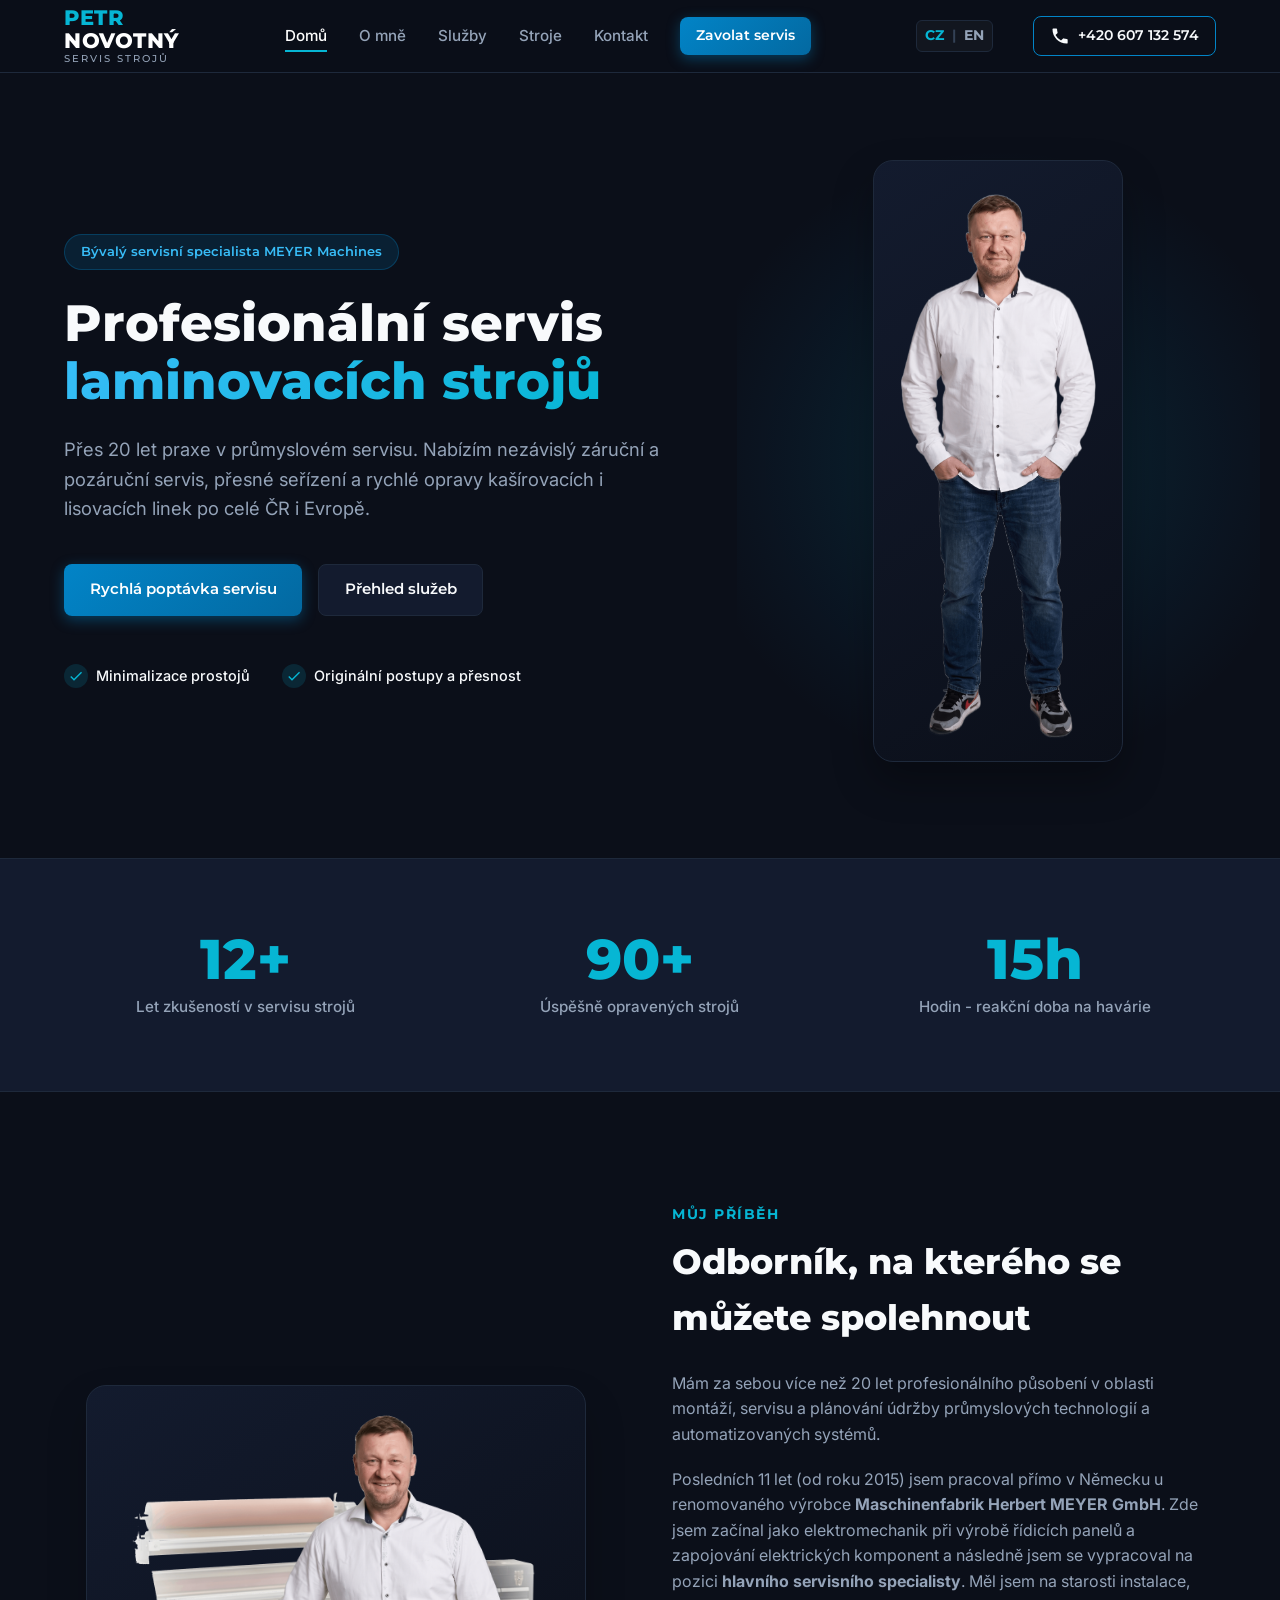
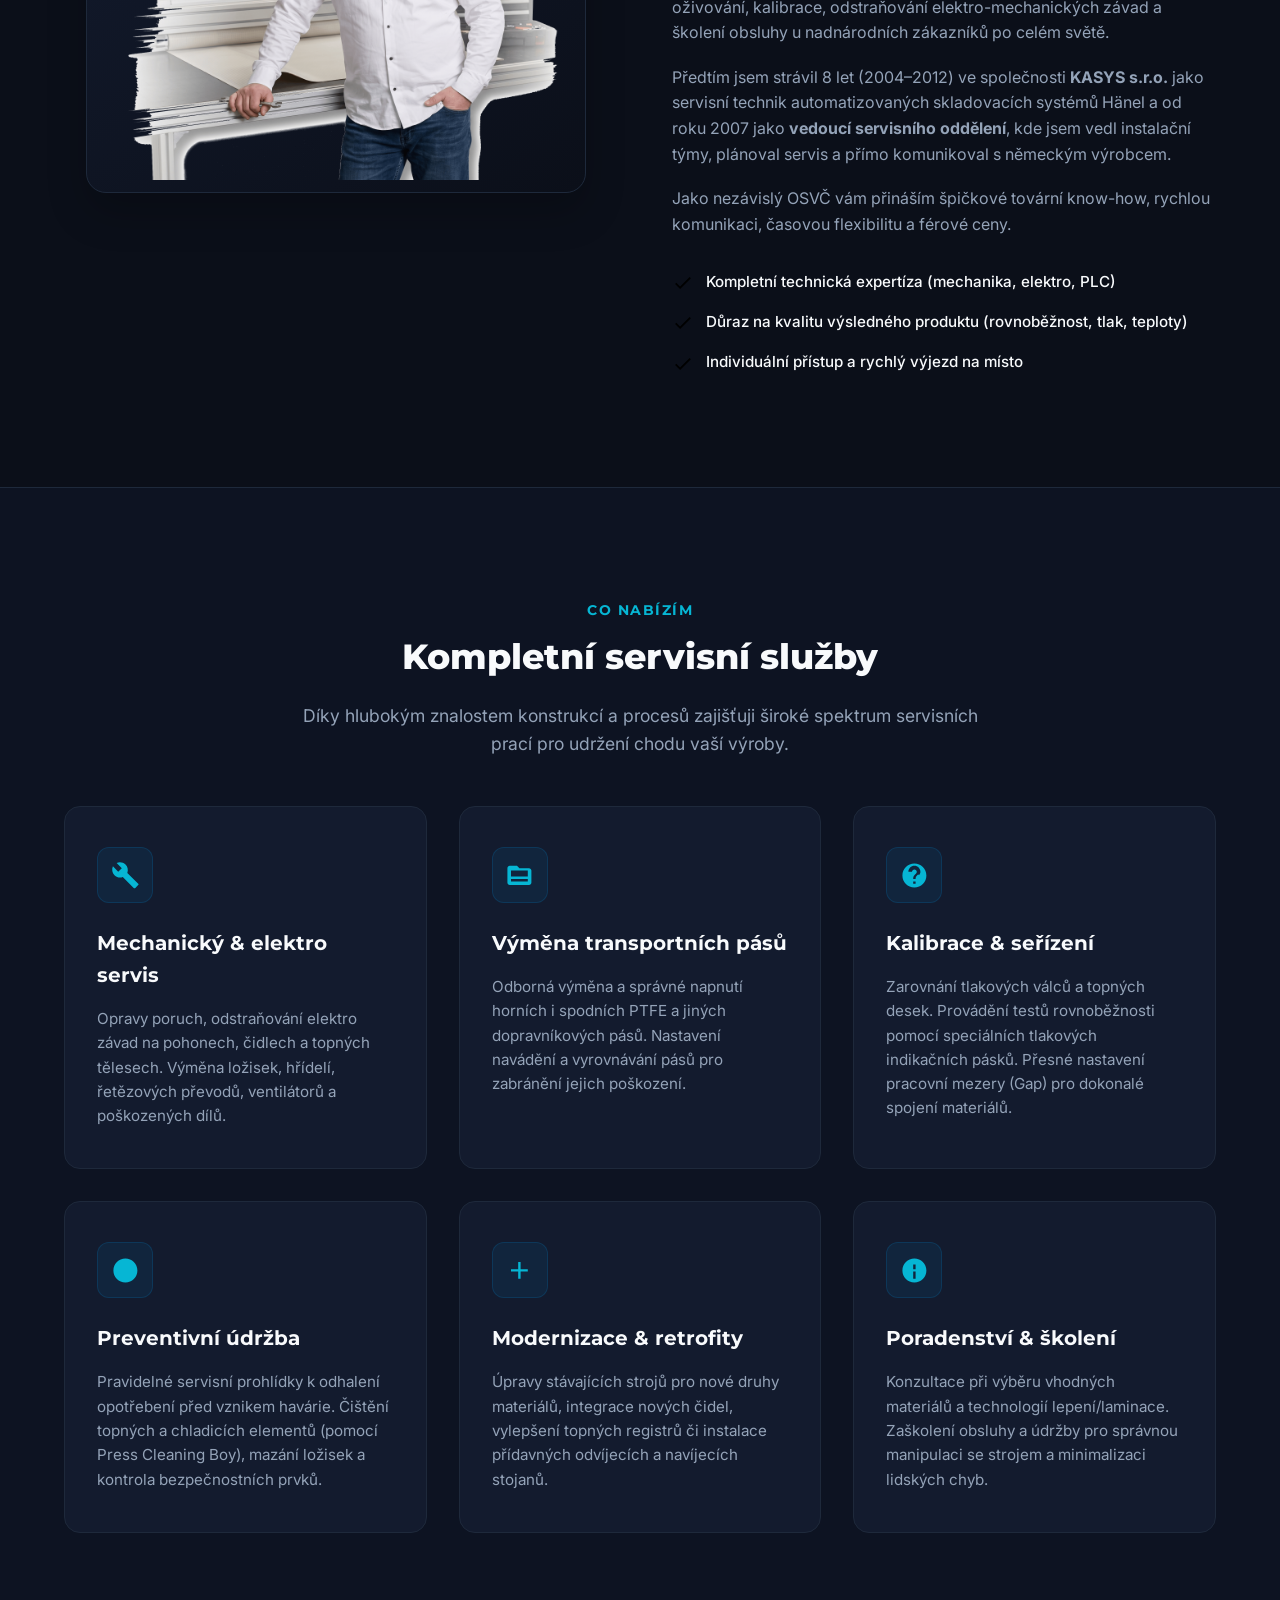
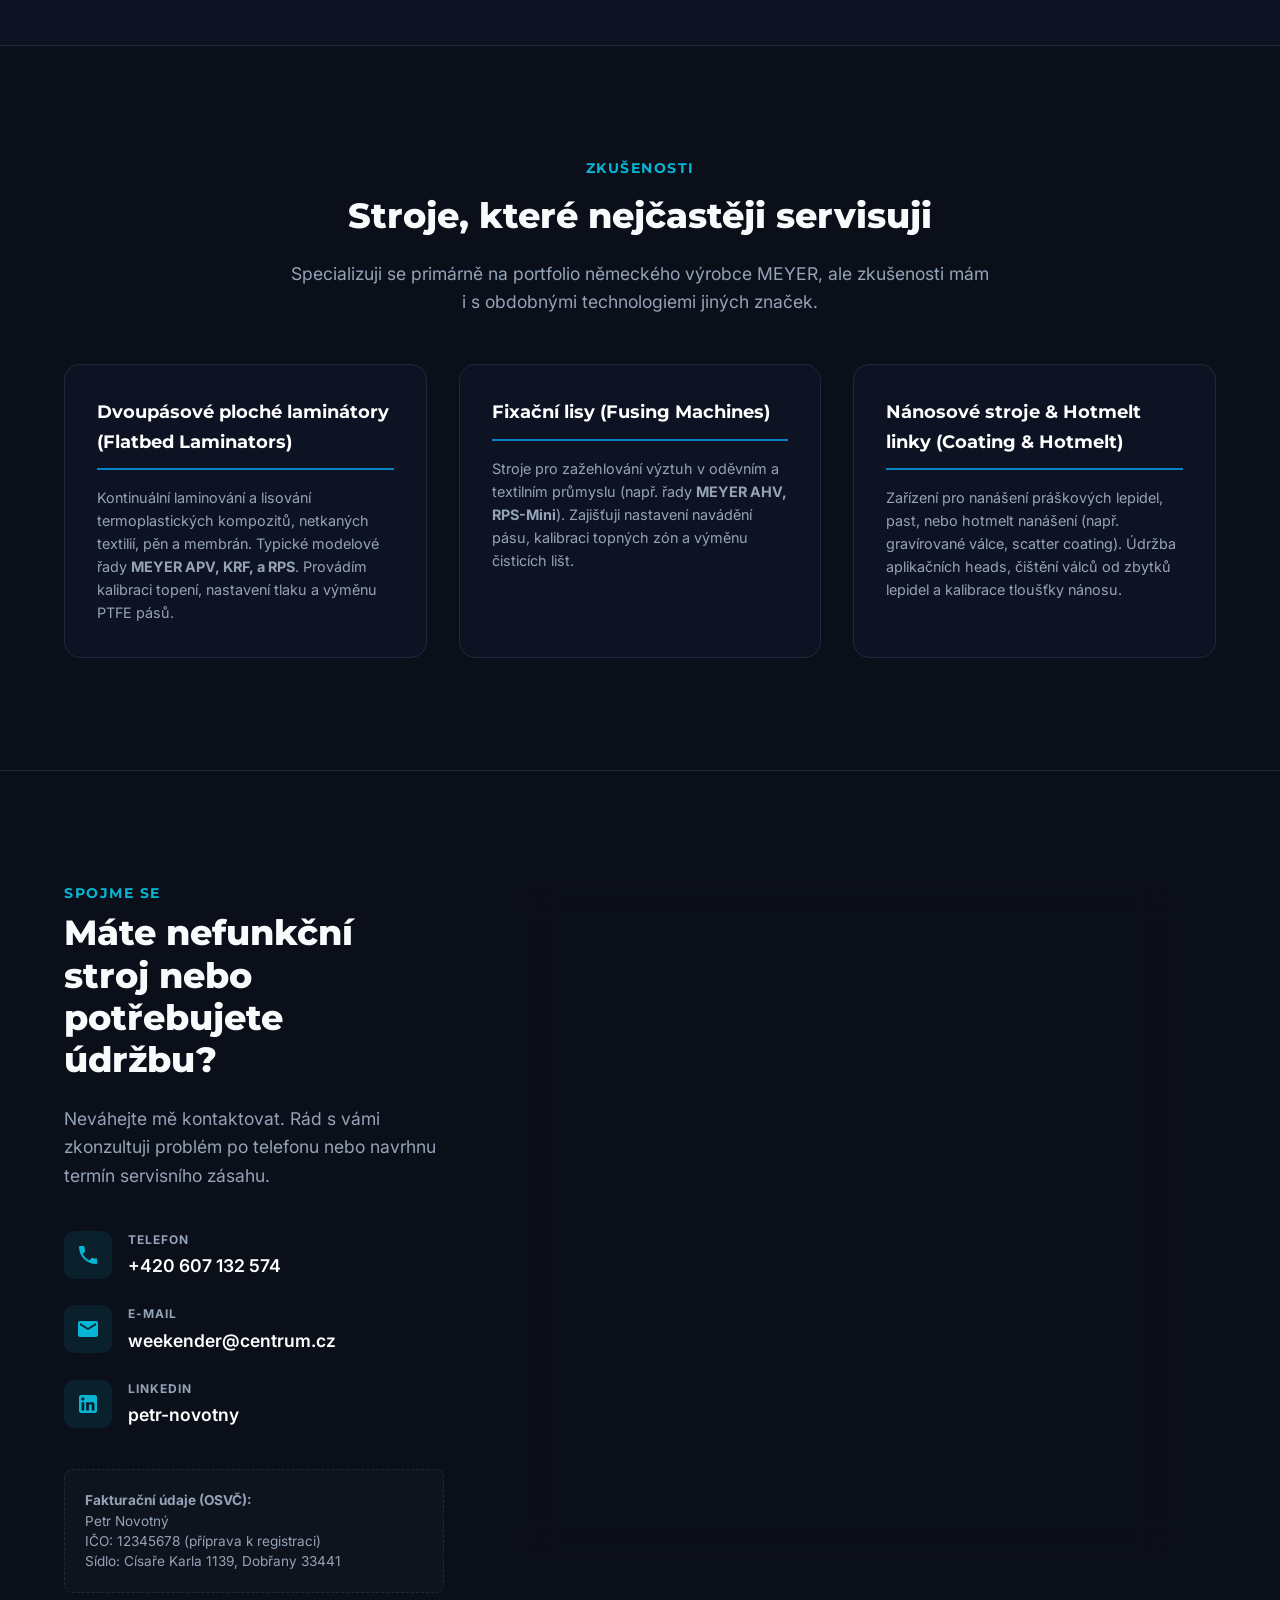
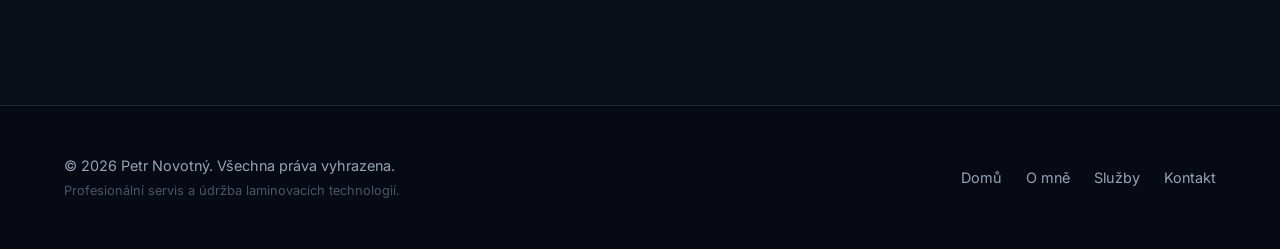
==== index.html @ 923f22db "Update web content via visual inline editor (index.html)" ====
<!DOCTYPE html>
<html lang="cs"><head>
    <meta charset="UTF-8">
    <meta name="viewport" content="width=device-width, initial-scale=1.0">
    
    <!-- SEO Meta Tags -->
    <title>Petr Novotný | Servis a seřízení laminovacích a kašírovacích strojů</title>
    <meta name="description" content="Profesionální servis, seřízení a údržba laminovacích, kašírovacích a chladicích strojů (MEYER). 11 let praxe u výrobce, 20+ let celkem v servisu. Rychlý zásah po celé ČR a Evropě.">
    <meta name="keywords" content="servis strojů, laminovací stroje, kašírovací stroje, MEYER Machines, KASYS, automatické sklady, výměna PTFE pásů, seřízení válců, opravy strojů, OSVČ servis, průmyslový servis">
    <meta name="author" content="Petr Novotný">
    <link rel="canonical" href="https://petrnovotny.stelab.cz/">
    
    <!-- Hreflang Tags for SEO -->
    <link rel="alternate" hreflang="cs" href="https://petrnovotny.stelab.cz/">
    <link rel="alternate" hreflang="en" href="https://petrnovotny.stelab.cz/index_en.html">
    <link rel="alternate" hreflang="x-default" href="https://petrnovotny.stelab.cz/">

    <!-- Open Graph / Facebook / LinkedIn -->
    <meta property="og:type" content="website">
    <meta property="og:url" content="https://petrnovotny.stelab.cz/">
    <meta property="og:title" content="Petr Novotný | Servis laminovacích a kašírovacích strojů">
    <meta property="og:description" content="Bývalý servisní specialista u MEYER Machines a KASYS. Nabízím nezávislý servis, seřizování a opravy laminovacích linky pro celou ČR a Evropu.">
    <meta property="og:image" content="https://petrnovotny.stelab.cz/images/IMG_0157.png">
    
    <!-- Twitter -->
    <meta property="twitter:card" content="summary_large_image">
    <meta property="twitter:url" content="https://petrnovotny.stelab.cz/">
    <meta property="twitter:title" content="Petr Novotný | Servis laminovacích a kašírovacích strojů">
    <meta property="twitter:description" content="Profesionální servis laminovacích a kašírovacích linek. 20+ let celkové praxe v průmyslovém servisu. Rychlé opravy a minimalizace prostojů.">
    <meta property="twitter:image" content="https://petrnovotny.stelab.cz/images/IMG_0157.png">

    <!-- Fonts -->
    <link rel="preconnect" href="https://fonts.googleapis.com">
    <link rel="preconnect" href="https://fonts.gstatic.com" crossorigin="">
    <link href="https://fonts.googleapis.com/css2?family=Inter:wght@300;400;500;600;700;800&amp;family=Montserrat:wght@400;500;600;700;800&amp;display=swap" rel="stylesheet">
    
    <!-- Custom CSS -->
    <link rel="stylesheet" href="style.css">

    <!-- Structured Data (JSON-LD) for Local Business/Service -->
    <script type="application/ld+json">
    {
      "@context": "https://schema.org",
      "@type": "ProfessionalService",
      "name": "Petr Novotný – Servis laminovacích a kašírovacích strojů",
      "image": "https://petrnovotny.stelab.cz/images/IMG_0157.png",
      "@id": "https://petrnovotny.stelab.cz/#service",
      "url": "https://petrnovotny.stelab.cz",
      "telephone": "+420 607 132 574",
      "email": "weekender@centrum.cz",
      "address": {
        "@type": "PostalAddress",
        "streetAddress": "Kopečná 12",
        "addressLocality": "Brno",
        "postalCode": "602 00",
        "addressCountry": "CZ"
      },
      "geo": {
        "@type": "GeoCoordinates",
        "latitude": 49.1915,
        "longitude": 16.6046
      },
      "openingHoursSpecification": {
        "@type": "OpeningHoursSpecification",
        "dayOfWeek": [
          "Monday",
          "Tuesday",
          "Wednesday",
          "Thursday",
          "Friday"
        ],
        "opens": "08:00",
        "closes": "17:00"
      },
      "areaServed": ["CZ", "SK", "DE", "AT", "PL"],
      "sameAs": "https://www.linkedin.com/in/novotny-petr/"
    }
    </script>
</head>
<body>

    <!-- Header & Navigation -->
    <header class="header">
        <div class="container nav-container">
            <a href="#home" class="logo">
                <span class="logo-accent">PETR</span>NOVOTNÝ
                <span class="logo-sub">Servis strojů</span>
            </a>
            
            <nav class="nav-menu" id="navMenu">
                <a href="#home" class="nav-link active">Domů</a>
                <a href="#about" class="nav-link">O mně</a>
                <a href="#services" class="nav-link">Služby</a>
                <a href="#machines" class="nav-link">Stroje</a>
                <a href="#contact" class="nav-link">Kontakt</a>
                <div class="nav-cta-mobile">
                    <a href="tel:+420607132574" class="btn btn-primary btn-sm">Zavolat servis</a>
                </div>
            </nav>
            
            <div class="header-right">
                <!-- Language Switcher -->
                <div class="lang-switcher">
                    <span class="lang-current">CZ</span>
                    <span class="lang-divider">|</span>
                    <a href="index_en.html" class="lang-link">EN</a>
                </div>
                
                <a href="tel:+420607132574" class="btn btn-outline btn-sm cta-desktop">
                    <svg class="icon icon-phone" viewBox="0 0 24 24"><path d="M6.62 10.79a15.15 15.15 0 0 0 6.59 6.59l2.2-2.2a1 1 0 0 1 1.11-.27 11.72 11.72 0 0 0 3.67.58 1 1 0 0 1 1 1V20a1 1 0 0 1-1 1A17 17 0 0 1 3 4a1 1 0 0 1 1-1h3.5a1 1 0 0 1 1 1 11.72 11.72 0 0 0 .58 3.67 1 1 0 0 1-.27 1.11z"></path></svg>
                    +420 607 132 574
                </a>
                <button class="menu-toggle" id="menuToggle" aria-label="Otevřít menu">
                    <span class="hamburger"></span>
                </button>
            </div>
        </div>
    </header>

    <main>
        <!-- Hero Section -->
        <section id="home" class="hero-section">
            <div class="container hero-container">
                <div class="hero-content">
                    <div class="badge" data-edit-id="hero-badge">Bývalý servisní specialista MEYER Machines</div>
                    <h1><span data-edit-id="hero-title-1">Profesionální servis</span> <br><span class="text-gradient" data-edit-id="hero-title-2">laminovacích strojů</span></h1>
                    <p class="hero-lead" data-edit-id="hero-lead">Přes 20 let praxe v průmyslovém servisu. Nabízím nezávislý záruční a pozáruční servis, přesné seřízení a rychlé opravy kašírovacích i lisovacích linek po celé ČR i Evropě.</p>
                    
                    <div class="hero-actions">
                        <a href="#contact" class="btn btn-primary">Rychlá poptávka servisu</a>
                        <a href="#services" class="btn btn-secondary">Přehled služeb</a>
                    </div>
                    
                    <div class="hero-features">
                        <div class="h-feat-item">
                            <span class="h-feat-icon">
                                <svg viewBox="0 0 24 24"><path d="M9 16.17 4.83 12l-1.42 1.41L9 19 21 7l-1.41-1.41z"></path></svg>
                            </span>
                            <span data-edit-id="hero-feature-1">Minimalizace prostojů</span>
                        </div>
                        <div class="h-feat-item">
                            <span class="h-feat-icon">
                                <svg viewBox="0 0 24 24"><path d="M9 16.17 4.83 12l-1.42 1.41L9 19 21 7l-1.41-1.41z"></path></svg>
                            </span>
                            <span data-edit-id="hero-feature-2">Originální postupy a přesnost</span>
                        </div>
                    </div>
                </div>
                
                <div class="hero-image-wrapper">
                    <div class="glow-bg"></div>
                    <div class="hero-image-card">
                        <img src="images/IMG_0143.png" id="heroPhoto" alt="Petr Novotný - Servisní technik laminovacích strojů" class="hero-photo">
                    </div>
                </div>
            </div>
        </section>

        <!-- Stats Section -->
        <section class="stats-section">
            <div class="container">
                <div class="stats-grid">
                    <div class="stat-card">
                        <div class="stat-num" data-target="20" data-edit-id="stat-num-1">0</div>
                        <div class="stat-label" data-edit-id="stat-label-1">Let zkušeností v servisu strojů</div>
                    </div>
                    <div class="stat-card">
                        <div class="stat-num" data-target="150" data-edit-id="stat-num-2">0</div>
                        <div class="stat-label" data-edit-id="stat-label-2">Úspěšně opravených strojů</div>
                    </div>
                    <div class="stat-card">
                        <div class="stat-num" data-target="24" data-edit-id="stat-num-3">0</div>
                        <div class="stat-label" data-edit-id="stat-label-3">Hodin - reakční doba na havárie</div>
                    </div>
                </div>
            </div>
        </section>

        <!-- About Section (O mně) -->
        <section id="about" class="about-section">
            <div class="container about-container">
                <div class="about-image-wrapper">
                    <div class="about-image-card">
                        <img src="images/IMG_0157.png" id="aboutPhoto" alt="Petr Novotný při práci na stroji" class="about-photo">
                    </div>
                </div>
                <div class="about-content">
                    <div class="section-badge" data-edit-id="about-badge">Můj příběh</div>
                    <h2 data-edit-id="about-title">Odborník, na kterého se můžete spolehnout</h2>
                    <p data-edit-id="about-p1">Mám za sebou více než 20 let profesionálního působení v oblasti montáží, servisu a plánování údržby průmyslových technologií a automatizovaných systémů.</p>
                    
                    <p data-edit-id="about-p2">Posledních 11 let (od roku 2015) jsem pracoval přímo v Německu u renomovaného výrobce <strong>Maschinenfabrik Herbert MEYER GmbH</strong>. Zde jsem začínal jako elektromechanik při výrobě řídicích panelů a zapojování elektrických komponent a následně jsem se vypracoval na pozici <strong>hlavního servisního specialisty</strong>. Měl jsem na starosti instalace, oživování, kalibrace, odstraňování elektro-mechanických závad a školení obsluhy u nadnárodních zákazníků po celém světě.</p>
                    
                    <p data-edit-id="about-p3">Předtím jsem strávil 8 let (2004–2012) ve společnosti <strong>KASYS s.r.o.</strong> jako servisní technik automatizovaných skladovacích systémů Hänel a od roku 2007 jako <strong>vedoucí servisního oddělení</strong>, kde jsem vedl instalační týmy, plánoval servis a přímo komunikoval s německým výrobcem.</p>
                    
                    <p data-edit-id="about-p4">Jako nezávislý OSVČ vám přináším špičkové tovární know-how, rychlou komunikaci, časovou flexibilitu a férové ceny.</p>
                    
                    <div class="about-checklist">
                        <div class="check-item">
                            <svg class="check-icon" viewBox="0 0 24 24"><path d="M9 16.17 4.83 12l-1.42 1.41L9 19 21 7l-1.41-1.41z"></path></svg>
                            <span data-edit-id="about-check-1">Kompletní technická expertíza (mechanika, elektro, PLC)</span>
                        </div>
                        <div class="check-item">
                            <svg class="check-icon" viewBox="0 0 24 24"><path d="M9 16.17 4.83 12l-1.42 1.41L9 19 21 7l-1.41-1.41z"></path></svg>
                            <span data-edit-id="about-check-2">Důraz na kvalitu výsledného produktu (rovnoběžnost, tlak, teploty)</span>
                        </div>
                        <div class="check-item">
                            <svg class="check-icon" viewBox="0 0 24 24"><path d="M9 16.17 4.83 12l-1.42 1.41L9 19 21 7l-1.41-1.41z"></path></svg>
                            <span data-edit-id="about-check-3">Individuální přístup a rychlý výjezd na místo</span>
                        </div>
                    </div>
                </div>
            </div>
        </section>

        <!-- Services Section -->
        <section id="services" class="services-section">
            <div class="container">
                <div class="section-header text-center">
                    <div class="section-badge" data-edit-id="services-badge">Co nabízím</div>
                    <h2 data-edit-id="services-title">Kompletní servisní služby</h2>
                    <p class="section-lead" data-edit-id="services-lead">Díky hlubokým znalostem konstrukcí a procesů zajišťuji široké spektrum servisních prací pro udržení chodu vaší výroby.</p>
                </div>
                
                <div class="services-grid">
                    <!-- Service 1 -->
                    <div class="service-card">
                        <div class="service-icon">
                            <svg viewBox="0 0 24 24"><path d="M22.7 19l-9.1-9.1c.9-2.3.4-5-1.5-6.9-2-2-5-2.4-7.4-1.3L9 6 6 9 1.6 4.3C.5 6.7.9 9.8 2.9 11.8c1.9 1.9 4.6 2.4 6.9 1.5l9.1 9.1c.4.4 1 .4 1.4 0l2.3-2.3c.5-.4.5-1.1.1-1.1z"></path></svg>
                        </div>
                        <h3 data-edit-id="service-title-1">Mechanický &amp; elektro servis</h3>
                        <p data-edit-id="service-desc-1">Opravy poruch, odstraňování elektro závad na pohonech, čidlech a topných tělesech. Výměna ložisek, hřídelí, řetězových převodů, ventilátorů a poškozených dílů.</p>
                    </div>
                    
                    <!-- Service 2 -->
                    <div class="service-card">
                        <div class="service-icon">
                            <svg viewBox="0 0 24 24"><path d="M20 6h-8l-2-2H4c-1.11 0-1.99.89-1.99 2L2 18c0 1.11.89 2 2 2h16c1.11 0 2-.89 2-2V8c0-1.11-.89-2-2-2zm-1 11H5v-2h14v2zm0-4H5V8h14v5z"></path></svg>
                        </div>
                        <h3 data-edit-id="service-title-2">Výměna transportních pásů</h3>
                        <p data-edit-id="service-desc-2">Odborná výměna a správné napnutí horních i spodních PTFE a jiných dopravníkových pásů. Nastavení navádění a vyrovnávání pásů pro zabránění jejich poškození.</p>
                    </div>
                    
                    <!-- Service 3 -->
                    <div class="service-card">
                        <div class="service-icon">
                            <svg viewBox="0 0 24 24"><path d="M12 2C6.48 2 2 6.48 2 12s4.48 10 10 10 10-4.48 10-10S17.52 2 12 2zm1 17h-2v-2h2v2zm2.07-7.75l-.9.92C13.45 12.9 13 13.5 13 15h-2v-.5c0-1.1.45-2.1 1.17-2.83l1.24-1.26c.37-.36.59-.86.59-1.41 0-1.1-.9-2-2-2s-2 .9-2 2H7c0-2.76 2.24-5 5-5s5 2.24 5 5c0 1.04-.42 1.99-1.07 2.75z"></path></svg>
                        </div>
                        <h3 data-edit-id="service-title-3">Kalibrace &amp; seřízení</h3>
                        <p data-edit-id="service-desc-3">Zarovnání tlakových válců a topných desek. Provádění testů rovnoběžnosti pomocí speciálních tlakových indikačních pásků. Přesné nastavení pracovní mezery (Gap) pro dokonalé spojení materiálů.</p>
                    </div>
                    
                    <!-- Service 4 -->
                    <div class="service-card">
                        <div class="service-icon">
                            <svg viewBox="0 0 24 24"><path d="M12 22c5.52 0 10-4.48 10-10S17.52 2 12 2 2 6.48 2 12s4.48 10 10 10zm1-15h-2v6h6v-2h-4V7z"></path></svg>
                        </div>
                        <h3 data-edit-id="service-title-4">Preventivní údržba</h3>
                        <p data-edit-id="service-desc-4">Pravidelné servisní prohlídky k odhalení opotřebení před vznikem havárie. Čištění topných a chladicích elementů (pomocí Press Cleaning Boy), mazání ložisek a kontrola bezpečnostních prvků.</p>
                    </div>
                    
                    <!-- Service 5 -->
                    <div class="service-card">
                        <div class="service-icon">
                            <svg viewBox="0 0 24 24"><path d="M19 13h-6v6h-2v-6H5v-2h6V5h2v6h6v2z"></path></svg>
                        </div>
                        <h3 data-edit-id="service-title-5">Modernizace &amp; retrofity</h3>
                        <p data-edit-id="service-desc-5">Úpravy stávajících strojů pro nové druhy materiálů, integrace nových čidel, vylepšení topných registrů či instalace přídavných odvíjecích a navíjecích stojanů.</p>
                    </div>
                    
                    <!-- Service 6 -->
                    <div class="service-card">
                        <div class="service-icon">
                            <svg viewBox="0 0 24 24"><path d="M12 2C6.48 2 2 6.48 2 12s4.48 10 10 10 10-4.48 10-10S17.52 2 12 2zm1 17h-2v-6h2v6zm0-8h-2V7h2v2z"></path></svg>
                        </div>
                        <h3 data-edit-id="service-title-6">Poradenství &amp; školení</h3>
                        <p data-edit-id="service-desc-6">Konzultace při výběru vhodných materiálů a technologií lepení/laminace. Zaškolení obsluhy a údržby pro správnou manipulaci se strojem a minimalizaci lidských chyb.</p>
                    </div>
                </div>
            </div>
        </section>

        <!-- Serviced Machines Section -->
        <section id="machines" class="machines-section">
            <div class="container">
                <div class="section-header text-center">
                    <div class="section-badge" data-edit-id="machines-badge">Zkušenosti</div>
                    <h2 data-edit-id="machines-title">Stroje, které nejčastěji servisuji</h2>
                    <p class="section-lead" data-edit-id="machines-lead">Specializuji se primárně na portfolio německého výrobce MEYER, ale zkušenosti mám i s obdobnými technologiemi jiných značek.</p>
                </div>
                
                <div class="machines-grid">
                    <div class="machine-type-card">
                        <h4 data-edit-id="machine-title-1">Dvoupásové ploché laminátory (Flatbed Laminators)</h4>
                        <p data-edit-id="machine-desc-1">Kontinuální laminování a lisování termoplastických kompozitů, netkaných textilií, pěn a membrán. Typické modelové řady <strong>MEYER APV, KRF, a RPS</strong>. Provádím kalibraci topení, nastavení tlaku a výměnu PTFE pásů.</p>
                    </div>
                    <div class="machine-type-card">
                        <h4 data-edit-id="machine-title-2">Fixační lisy (Fusing Machines)</h4>
                        <p data-edit-id="machine-desc-2">Stroje pro zažehlování výztuh v oděvním a textilním průmyslu (např. řady <strong>MEYER AHV, RPS-Mini</strong>). Zajišťuji nastavení navádění pásu, kalibraci topných zón a výměnu čisticích lišt.</p>
                    </div>
                    <div class="machine-type-card">
                        <h4 data-edit-id="machine-title-3">Nánosové stroje &amp; Hotmelt linky (Coating &amp; Hotmelt)</h4>
                        <p data-edit-id="machine-desc-3">Zařízení pro nanášení práškových lepidel, past, nebo hotmelt nanášení (např. gravírované válce, scatter coating). Údržba aplikačních heads, čištění válců od zbytků lepidel a kalibrace tloušťky nánosu.</p>
                    </div>
                </div>
            </div>
        </section>

        <!-- Contact Section -->
        <section id="contact" class="contact-section">
            <div class="container contact-container">
                <div class="contact-info">
                    <div class="section-badge" data-edit-id="contact-badge">Spojme se</div>
                    <h2 data-edit-id="contact-title">Máte nefunkční stroj nebo potřebujete údržbu?</h2>
                    <p class="contact-lead" data-edit-id="contact-lead">Neváhejte mě kontaktovat. Rád s vámi zkonzultuji problém po telefonu nebo navrhnu termín servisního zásahu.</p>
                    
                    <div class="contact-details">
                        <div class="contact-item">
                            <div class="c-icon-wrapper">
                                <svg viewBox="0 0 24 24"><path d="M6.62 10.79a15.15 15.15 0 0 0 6.59 6.59l2.2-2.2a1 1 0 0 1 1.11-.27 11.72 11.72 0 0 0 3.67.58 1 1 0 0 1 1 1V20a1 1 0 0 1-1 1A17 17 0 0 1 3 4a1 1 0 0 1 1-1h3.5a1 1 0 0 1 1 1 11.72 11.72 0 0 0 .58 3.67 1 1 0 0 1-.27 1.11z"></path></svg>
                            </div>
                            <div>
                                <h5>Telefon</h5>
                                <a href="tel:+420607132574" class="contact-link" data-edit-id="contact-phone">+420 607 132 574</a>
                            </div>
                        </div>
                        
                        <div class="contact-item">
                            <div class="c-icon-wrapper">
                                <svg viewBox="0 0 24 24"><path d="M20 4H4c-1.1 0-1.99.9-1.99 2L2 18c0 1.1.9 2 2 2h16c1.1 0 2-.9 2-2V6c0-1.1-.9-2-2-2zm0 4l-8 5-8-5V6l8 5 8-5v2z"></path></svg>
                            </div>
                            <div>
                                <h5>E-mail</h5>
                                <a href="mailto:weekender@centrum.cz" class="contact-link" data-edit-id="contact-email">weekender@centrum.cz</a>
                            </div>
                        </div>
                        
                        <div class="contact-item">
                            <div class="c-icon-wrapper">
                                <svg viewBox="0 0 24 24"><path d="M19 3a2 2 0 0 1 2 2v14a2 2 0 0 1-2 2H5a2 2 0 0 1-2-2V5a2 2 0 0 1 2-2h14m-.5 15.5v-5.3a3.26 3.26 0 0 0-3.26-3.26c-.85 0-1.84.52-2.32 1.3v-1.11h-2.79v8.37h2.79v-4.93c0-.77.62-1.4 1.39-1.4a1.4 1.4 0 0 1 1.4 1.4v4.93h2.79M6.88 8.56a1.68 1.68 0 0 0 1.68-1.68c0-.93-.75-1.69-1.68-1.69a1.69 1.69 0 0 0-1.69 1.69c0 .93.76 1.68 1.69 1.68m1.39 9.94v-8.37H5.5v8.37h2.77z"></path></svg>
                            </div>
                            <div>
                                <h5>LinkedIn</h5>
                                <a href="https://www.linkedin.com/in/novotny-petr/" target="_blank" rel="noopener noreferrer" class="contact-link" data-edit-id="contact-linkedin">petr-novotny</a>
                            </div>
                        </div>
                    </div>
                    
                    <div class="billing-info">
                        <p data-edit-id="contact-billing-info"><strong>Fakturační údaje (OSVČ):</strong><br>
                        Petr Novotný<br>
                        IČO: 12345678 (příprava k registraci)<br>
                        Sídlo: Císaře Karla 1139, Dobřany 33441</p>
                    </div>
                </div>
                
                <div class="contact-form-wrapper">
                    <!-- Contact Form Card -->
                    <div class="contact-card-form">
                        <h3>Nezávazná poptávka servisu</h3>
                        <p class="form-desc">Vyplňte krátký formulář a já se vám ozvu zpět s návrhem řešení.</p>
                        
                        <!-- Form submits to Web3Forms -->
                        <form id="contactForm" action="https://api.web3forms.com/submit" method="POST">
                            <!-- Web3Forms Access Key -->
                            <input type="hidden" name="access_key" value="d9a4da5c-e0f5-42fb-bac7-27ce6bb5f1d4">
                            <input type="hidden" name="subject" value="Nová poptávka servisu z webu petrnovotny.stelab.cz">
                            <input type="checkbox" name="botcheck" class="hidden-field" style="display: none;">

                            <div class="form-group">
                                <label for="name">Jméno a příjmení *</label>
                                <input type="text" id="name" name="name" required="" placeholder="Jan Novák">
                            </div>
                            
                            <div class="form-group">
                                <label for="company">Název firmy</label>
                                <input type="text" id="company" name="company" placeholder="Firma s.r.o.">
                            </div>
                            
                            <div class="form-row">
                                <div class="form-group">
                                    <label for="email">E-mail *</label>
                                    <input type="email" id="email" name="email" required="" placeholder="novak@firma.cz">
                                </div>
                                <div class="form-group">
                                    <label for="phone">Telefon *</label>
                                    <input type="tel" id="phone" name="phone" required="" placeholder="+420 777 123 456">
                                </div>
                            </div>
                            
                            <div class="form-group">
                                <label for="message">Popis poruchy / požadované služby *</label>
                                <textarea id="message" name="message" required="" rows="4" placeholder="Dobrý den, potřebujeme vyměnit horní PTFE pás na laminátoru MEYER APV a provést kalibraci válců..."></textarea>
                            </div>
                            
                            <button type="submit" class="btn btn-primary btn-block" id="submitBtn">
                                <span>Odeslat poptávku</span>
                            </button>
                            
                            <div id="formStatus" class="form-status"></div>
                        </form>
                    </div>
                </div>
            </div>
        </section>
    </main>

    <!-- Footer -->
    <footer class="footer">
        <div class="container footer-container">
            <div class="footer-left">
                <p data-edit-id="footer-copy">© 2026 Petr Novotný. Všechna práva vyhrazena.</p>
                <p class="footer-sub" data-edit-id="footer-sub">Profesionální servis a údržba laminovacích technologií.</p>
            </div>
            <div class="footer-right">
                <a href="#home">Domů</a>
                <a href="#about">O mně</a>
                <a href="#services">Služby</a>
                <a href="#contact">Kontakt</a>
            </div>
        </div>
    </footer>

    <!-- JS Scripts -->
    <script src="images.js"></script>
    <script src="script.js"></script>
    <!-- Admin editor script (loads only if ?edit=1 or ?edit=true is in URL) -->
    <script>
      if (new URLSearchParams(window.location.search).has('edit')) {
        const adminScript = document.createElement('script');
        adminScript.src = 'admin.js';
        adminScript.defer = true;
        document.body.appendChild(adminScript);
        
        const adminLink = document.createElement('link');
        adminLink.rel = 'stylesheet';
        adminLink.href = 'admin.css';
        document.head.appendChild(adminLink);
      }
    </script>


</body></html>
---- style.css ----
/* Premium Design System for Petr Novotny Website */

/* Reset & Variables */
:root {
    --color-bg-dark: #0b0f19;
    --color-bg-card: #131b2e;
    --color-bg-nav: rgba(11, 15, 25, 0.75);
    --color-text-main: #f8fafc;
    --color-text-muted: #94a3b8;
    --color-primary: #0284c7;
    --color-primary-hover: #0369a1;
    --color-accent: #06b6d4;
    --color-accent-rgb: 6, 182, 212;
    --color-border: #1e293b;
    --color-border-glow: rgba(2, 132, 199, 0.2);
    
    --font-sans: 'Inter', sans-serif;
    --font-heading: 'Montserrat', sans-serif;
    
    --transition-fast: 0.2s ease;
    --transition-medium: 0.4s cubic-bezier(0.16, 1, 0.3, 1);
    
    --max-width: 1200px;
}

* {
    margin: 0;
    padding: 0;
    box-sizing: border-box;
}

html {
    scroll-behavior: smooth;
    font-size: 16px;
    background-color: var(--color-bg-dark);
    color: var(--color-text-main);
    font-family: var(--font-sans);
}

body {
    overflow-x: hidden;
    line-height: 1.6;
}

/* Layout Utilities */
.container {
    width: 100%;
    max-width: var(--max-width);
    margin: 0 auto;
    padding: 0 1.5rem;
}

.text-center { text-align: center; }
.text-gradient {
    background: linear-gradient(135deg, #38bdf8 0%, var(--color-accent) 100%);
    -webkit-background-clip: text;
    -webkit-text-fill-color: transparent;
}

/* Icons */
.icon {
    width: 1.25rem;
    height: 1.25rem;
    fill: currentColor;
    display: inline-block;
    vertical-align: middle;
}

/* Buttons */
.btn {
    display: inline-flex;
    align-items: center;
    justify-content: center;
    gap: 0.5rem;
    font-family: var(--font-heading);
    font-weight: 600;
    padding: 0.8rem 1.6rem;
    border-radius: 8px;
    border: none;
    cursor: pointer;
    text-decoration: none;
    transition: var(--transition-fast);
    font-size: 0.95rem;
}

.btn-sm {
    padding: 0.5rem 1rem;
    font-size: 0.85rem;
}

.btn-primary {
    background: linear-gradient(135deg, var(--color-primary) 0%, #0369a1 100%);
    color: #fff;
    box-shadow: 0 4px 14px rgba(2, 132, 199, 0.4);
}

.btn-primary:hover {
    transform: translateY(-2px);
    box-shadow: 0 6px 20px rgba(2, 132, 199, 0.6);
}

.btn-secondary {
    background-color: var(--color-bg-card);
    color: var(--color-text-main);
    border: 1px solid var(--color-border);
}

.btn-secondary:hover {
    background-color: #1e293b;
    border-color: var(--color-text-muted);
}

.btn-outline {
    background-color: transparent;
    color: var(--color-text-main);
    border: 1.5px solid var(--color-primary);
}

.btn-outline:hover {
    background-color: var(--color-primary);
    color: #fff;
}

.btn-block {
    width: 100%;
}

/* Header & Navbar */
.header {
    position: fixed;
    top: 0;
    left: 0;
    width: 100%;
    z-index: 1000;
    background-color: var(--color-bg-nav);
    backdrop-filter: blur(12px);
    -webkit-backdrop-filter: blur(12px);
    border-bottom: 1px solid var(--color-border);
    transition: var(--transition-fast);
}

.nav-container {
    height: 4.5rem;
    display: flex;
    align-items: center;
    justify-content: space-between;
}

.logo {
    display: flex;
    flex-direction: column;
    text-decoration: none;
    color: #fff;
    font-family: var(--font-heading);
    font-weight: 800;
    font-size: 1.3rem;
    letter-spacing: 0.5px;
    line-height: 1.1;
}

.logo-accent {
    color: var(--color-accent);
}

.logo-sub {
    font-size: 0.65rem;
    font-weight: 500;
    text-transform: uppercase;
    letter-spacing: 2px;
    color: var(--color-text-muted);
}

.nav-menu {
    display: flex;
    align-items: center;
    gap: 2rem;
}

.nav-link {
    text-decoration: none;
    color: var(--color-text-muted);
    font-weight: 500;
    font-size: 0.95rem;
    transition: var(--transition-fast);
    position: relative;
    padding: 0.25rem 0;
}

.nav-link:hover, .nav-link.active {
    color: #fff;
}

.nav-link::after {
    content: '';
    position: absolute;
    bottom: 0;
    left: 0;
    width: 0;
    height: 2px;
    background-color: var(--color-accent);
    transition: var(--transition-fast);
}

.nav-link:hover::after, .nav-link.active::after {
    width: 100%;
}

.header-right {
    display: flex;
    align-items: center;
    gap: 1rem;
}

.menu-toggle {
    display: none;
    background: none;
    border: none;
    cursor: pointer;
    padding: 0.5rem;
    z-index: 1100;
}

.hamburger {
    display: block;
    width: 24px;
    height: 2px;
    background-color: var(--color-text-main);
    position: relative;
    transition: var(--transition-fast);
}

.hamburger::before, .hamburger::after {
    content: '';
    position: absolute;
    width: 24px;
    height: 2px;
    background-color: var(--color-text-main);
    transition: var(--transition-fast);
}

.hamburger::before { top: -6px; }
.hamburger::after { bottom: -6px; }

/* Hero Section */
.hero-section {
    padding: 10rem 0 6rem 0;
    position: relative;
    overflow: hidden;
}

.hero-container {
    display: grid;
    grid-template-columns: 1.2fr 0.8fr;
    gap: 4rem;
    align-items: center;
}

.hero-content {
    display: flex;
    flex-direction: column;
    align-items: flex-start;
}

.badge {
    background-color: rgba(2, 132, 199, 0.15);
    border: 1px solid rgba(2, 132, 199, 0.3);
    color: #38bdf8;
    padding: 0.4rem 1rem;
    border-radius: 50px;
    font-size: 0.8rem;
    font-weight: 600;
    margin-bottom: 1.5rem;
    font-family: var(--font-heading);
}

.hero-content h1 {
    font-family: var(--font-heading);
    font-size: 3.2rem;
    font-weight: 800;
    line-height: 1.15;
    margin-bottom: 1.5rem;
}

.hero-lead {
    font-size: 1.15rem;
    color: var(--color-text-muted);
    margin-bottom: 2.5rem;
    max-width: 600px;
}

.hero-actions {
    display: flex;
    gap: 1rem;
    margin-bottom: 3rem;
}

.hero-features {
    display: flex;
    gap: 2rem;
}

.h-feat-item {
    display: flex;
    align-items: center;
    gap: 0.5rem;
    font-size: 0.9rem;
    font-weight: 500;
    color: var(--color-text-main);
}

.h-feat-icon {
    width: 1.5rem;
    height: 1.5rem;
    border-radius: 50%;
    background-color: rgba(6, 182, 212, 0.15);
    display: flex;
    align-items: center;
    justify-content: center;
    color: var(--color-accent);
}

.h-feat-icon svg {
    width: 1rem;
    height: 1rem;
    fill: currentColor;
}

.hero-image-wrapper {
    position: relative;
    display: flex;
    justify-content: center;
}

.glow-bg {
    position: absolute;
    width: 120%;
    height: 120%;
    background: radial-gradient(circle, rgba(6, 182, 212, 0.15) 0%, rgba(2, 132, 199, 0.05) 50%, transparent 70%);
    top: -10%;
    left: -10%;
    z-index: 1;
    pointer-events: none;
}

.hero-image-card {
    position: relative;
    z-index: 2;
    border-radius: 20px;
    background: linear-gradient(145deg, #131b2e, #0b0f19);
    border: 1px solid var(--color-border);
    padding: 1rem;
    box-shadow: 0 20px 40px rgba(0, 0, 0, 0.3);
    max-width: 250px;
}

.hero-photo {
    width: 100%;
    height: auto;
    display: block;
    border-radius: 12px;
}

/* Stats Section */
.stats-section {
    padding: 3rem 0;
    background-color: var(--color-bg-card);
    border-top: 1px solid var(--color-border);
    border-bottom: 1px solid var(--color-border);
}

.stats-grid {
    display: grid;
    grid-template-columns: repeat(3, 1fr);
    gap: 2rem;
    text-align: center;
}

.stat-card {
    padding: 1.5rem;
    transition: var(--transition-fast);
}

.stat-card:hover {
    transform: translateY(-5px);
}

.stat-num {
    font-family: var(--font-heading);
    font-size: 3.5rem;
    font-weight: 800;
    color: var(--color-accent);
    line-height: 1;
    margin-bottom: 0.5rem;
}

.stat-num::after {
    content: '+';
}

.stat-card:last-child .stat-num::after {
    content: 'h';
}

.stat-label {
    font-size: 0.95rem;
    color: var(--color-text-muted);
    font-weight: 500;
}

/* Common Section Headers */
.section-badge {
    color: var(--color-accent);
    font-family: var(--font-heading);
    font-weight: 700;
    font-size: 0.85rem;
    text-transform: uppercase;
    letter-spacing: 1.5px;
    margin-bottom: 0.5rem;
}

.section-header h2 {
    font-family: var(--font-heading);
    font-size: 2.2rem;
    font-weight: 800;
    margin-bottom: 1rem;
}

.section-lead {
    font-size: 1.1rem;
    color: var(--color-text-muted);
    max-width: 700px;
    margin: 0 auto 3rem auto;
}

/* About Section */
.about-section {
    padding: 7rem 0;
}

.about-container {
    display: grid;
    grid-template-columns: 1fr 1fr;
    gap: 4rem;
    align-items: center;
}

.about-image-wrapper {
    display: flex;
    justify-content: center;
}

.about-image-card {
    border-radius: 20px;
    background: linear-gradient(145deg, #131b2e, #0b0f19);
    border: 1px solid var(--color-border);
    padding: 0.8rem;
    box-shadow: 0 20px 40px rgba(0,0,0,0.2);
    max-width: 500px;
}

.about-photo {
    width: 100%;
    height: auto;
    display: block;
    border-radius: 12px;
}

.about-content h2 {
    font-family: var(--font-heading);
    font-size: 2.2rem;
    font-weight: 800;
    margin-bottom: 1.5rem;
}

.about-content p {
    color: var(--color-text-muted);
    margin-bottom: 1.2rem;
}

.about-checklist {
    margin-top: 2rem;
    display: flex;
    flex-direction: column;
    gap: 1rem;
}

.check-item {
    display: flex;
    align-items: flex-start;
    gap: 0.75rem;
}

.check-icon {
    width: 1.35rem;
    height: 1.35rem;
    color: var(--color-accent);
    flex-shrink: 0;
    margin-top: 0.15rem;
}

.check-item span {
    font-weight: 500;
    color: var(--color-text-main);
    font-size: 0.95rem;
}

/* Services Section */
.services-section {
    padding: 7rem 0;
    background-color: #0d1322;
    border-top: 1px solid var(--color-border);
    border-bottom: 1px solid var(--color-border);
}

.services-grid {
    display: grid;
    grid-template-columns: repeat(auto-fit, minmax(320px, 1fr));
    gap: 2rem;
}

.service-card {
    background-color: var(--color-bg-card);
    border: 1px solid var(--color-border);
    border-radius: 16px;
    padding: 2.5rem 2rem;
    transition: var(--transition-medium);
}

.service-card:hover {
    transform: translateY(-8px);
    border-color: var(--color-primary);
    box-shadow: 0 10px 30px rgba(2, 132, 199, 0.15);
}

.service-icon {
    width: 3.5rem;
    height: 3.5rem;
    border-radius: 12px;
    background-color: rgba(2, 132, 199, 0.1);
    border: 1px solid var(--color-border-glow);
    display: flex;
    align-items: center;
    justify-content: center;
    color: var(--color-accent);
    margin-bottom: 1.5rem;
}

.service-icon svg {
    width: 1.8rem;
    height: 1.8rem;
    fill: currentColor;
}

.service-card h3 {
    font-family: var(--font-heading);
    font-size: 1.25rem;
    font-weight: 700;
    margin-bottom: 1rem;
}

.service-card p {
    color: var(--color-text-muted);
    font-size: 0.95rem;
    line-height: 1.6;
}

/* Machines Section */
.machines-section {
    padding: 7rem 0;
}

.machines-grid {
    display: grid;
    grid-template-columns: repeat(3, 1fr);
    gap: 2rem;
    margin-top: 3rem;
}

.machine-type-card {
    background-color: #0d1322;
    border: 1px solid var(--color-border);
    border-radius: 16px;
    padding: 2rem;
    transition: var(--transition-fast);
}

.machine-type-card:hover {
    border-color: var(--color-border-glow);
    background-color: var(--color-bg-card);
}

.machine-type-card h4 {
    font-family: var(--font-heading);
    font-size: 1.15rem;
    font-weight: 700;
    color: #fff;
    margin-bottom: 1rem;
    padding-bottom: 0.75rem;
    border-bottom: 2px solid var(--color-primary);
}

.machine-type-card p {
    color: var(--color-text-muted);
    font-size: 0.9rem;
    line-height: 1.6;
}

/* Contact Section */
.contact-section {
    padding: 7rem 0;
    background-color: #0b0f19;
    border-top: 1px solid var(--color-border);
}

.contact-container {
    display: grid;
    grid-template-columns: 0.9fr 1.1fr;
    gap: 5rem;
    align-items: start;
}

.contact-info h2 {
    font-family: var(--font-heading);
    font-size: 2.2rem;
    font-weight: 800;
    margin-bottom: 1.5rem;
    line-height: 1.2;
}

.contact-lead {
    color: var(--color-text-muted);
    font-size: 1.1rem;
    margin-bottom: 2.5rem;
}

.contact-details {
    display: flex;
    flex-direction: column;
    gap: 1.5rem;
    margin-bottom: 2.5rem;
}

.contact-item {
    display: flex;
    align-items: center;
    gap: 1rem;
}

.c-icon-wrapper {
    width: 3rem;
    height: 3rem;
    border-radius: 10px;
    background-color: rgba(6, 182, 212, 0.1);
    display: flex;
    align-items: center;
    justify-content: center;
    color: var(--color-accent);
}

.c-icon-wrapper svg {
    width: 1.5rem;
    height: 1.5rem;
    fill: currentColor;
}

.contact-item h5 {
    font-size: 0.75rem;
    text-transform: uppercase;
    letter-spacing: 1px;
    color: var(--color-text-muted);
    margin-bottom: 0.2rem;
}

.contact-link {
    color: #fff;
    text-decoration: none;
    font-size: 1.1rem;
    font-weight: 600;
    transition: var(--transition-fast);
}

.contact-link:hover {
    color: var(--color-accent);
}

.billing-info {
    background-color: rgba(255, 255, 255, 0.02);
    border: 1px dashed var(--color-border);
    border-radius: 8px;
    padding: 1.25rem;
    font-size: 0.85rem;
    color: var(--color-text-muted);
    line-height: 1.5;
}

/* Glassmorphic Contact Form */
.contact-form-wrapper {
    position: relative;
}

.contact-card-form {
    background: linear-gradient(135deg, rgba(19, 27, 46, 0.8) 0%, rgba(11, 15, 25, 0.9) 100%);
    backdrop-filter: blur(16px);
    -webkit-backdrop-filter: blur(16px);
    border: 1px solid rgba(255, 255, 255, 0.05);
    border-radius: 20px;
    padding: 3rem 2.5rem;
    box-shadow: 0 30px 60px rgba(0,0,0,0.4);
}

.contact-card-form h3 {
    font-family: var(--font-heading);
    font-size: 1.5rem;
    font-weight: 700;
    margin-bottom: 0.5rem;
}

.form-desc {
    color: var(--color-text-muted);
    font-size: 0.9rem;
    margin-bottom: 2rem;
}

.form-group {
    margin-bottom: 1.25rem;
    display: flex;
    flex-direction: column;
    gap: 0.4rem;
}

.form-row {
    display: grid;
    grid-template-columns: 1fr 1fr;
    gap: 1.25rem;
}

.form-group label {
    font-size: 0.85rem;
    font-weight: 600;
    color: #cbd5e1;
}

.form-group input, .form-group textarea {
    background-color: rgba(11, 15, 25, 0.6);
    border: 1px solid var(--color-border);
    border-radius: 8px;
    padding: 0.75rem 1rem;
    color: #fff;
    font-family: var(--font-sans);
    font-size: 0.95rem;
    transition: var(--transition-fast);
}

.form-group input::placeholder, .form-group textarea::placeholder {
    color: #475569;
}

.form-group input:focus, .form-group textarea:focus {
    outline: none;
    border-color: var(--color-primary);
    box-shadow: 0 0 0 3px var(--color-border-glow);
}

.form-status {
    margin-top: 1rem;
    font-size: 0.9rem;
    font-weight: 500;
    border-radius: 6px;
    display: none;
}

.form-status.success {
    display: block;
    padding: 0.75rem;
    background-color: rgba(16, 185, 129, 0.1);
    border: 1px solid rgba(16, 185, 129, 0.3);
    color: #34d399;
}

.form-status.error {
    display: block;
    padding: 0.75rem;
    background-color: rgba(239, 68, 68, 0.1);
    border: 1px solid rgba(239, 68, 68, 0.3);
    color: #f87171;
}

/* Footer */
.footer {
    padding: 3rem 0;
    background-color: #070a12;
    border-top: 1px solid var(--color-border);
}

.footer-container {
    display: flex;
    justify-content: space-between;
    align-items: center;
}

.footer-left p {
    font-size: 0.9rem;
    color: var(--color-text-muted);
}

.footer-sub {
    font-size: 0.8rem !important;
    margin-top: 0.25rem;
    color: #475569 !important;
}

.footer-right {
    display: flex;
    gap: 1.5rem;
}

.footer-right a {
    color: var(--color-text-muted);
    text-decoration: none;
    font-size: 0.9rem;
    transition: var(--transition-fast);
}

.footer-right a:hover {
    color: #fff;
}

/* Responsive Design */

@media (max-width: 1024px) {
    .hero-container {
        grid-template-columns: 1fr;
        gap: 3rem;
        text-align: center;
    }
    
    .hero-content {
        align-items: center;
    }
    
    .hero-actions {
        justify-content: center;
    }
    
    .about-container {
        grid-template-columns: 1fr;
        gap: 3rem;
    }
    
    .about-image-wrapper {
        order: 2;
    }
    
    .contact-container {
        grid-template-columns: 1fr;
        gap: 3rem;
    }
    
    .machines-grid {
        grid-template-columns: 1fr;
    }
}

@media (max-width: 768px) {
    html {
        font-size: 15px;
    }
    
    .hero-content h1 {
        font-size: 2.5rem;
    }
    
    .hero-image-card {
        max-width: 200px;
    }
    
    .menu-toggle {
        display: block;
    }
    
    .cta-desktop {
        display: none;
    }
    
    .nav-menu {
        position: fixed;
        top: 4.5rem;
        left: -100%;
        width: 100%;
        height: calc(100vh - 4.5rem);
        background-color: var(--color-bg-dark);
        flex-direction: column;
        align-items: center;
        justify-content: flex-start;
        padding-top: 3rem;
        gap: 2rem;
        transition: var(--transition-medium);
        z-index: 999;
        border-top: 1px solid var(--color-border);
    }
    
    .nav-menu.open {
        left: 0;
    }
    
    .nav-cta-mobile {
        display: block;
        width: 80%;
        margin-top: 1rem;
    }
    
    .nav-cta-mobile .btn {
        width: 100%;
    }
    
    /* Toggle active state of hamburger */
    .menu-toggle.open .hamburger {
        background-color: transparent;
    }
    
    .menu-toggle.open .hamburger::before {
        transform: rotate(45deg);
        top: 0;
    }
    
    .menu-toggle.open .hamburger::after {
        transform: rotate(-45deg);
        bottom: 0;
    }
    
    .stats-grid {
        grid-template-columns: 1fr;
        gap: 1.5rem;
    }
    
    .form-row {
        grid-template-columns: 1fr;
        gap: 0;
    }
    
    .contact-card-form {
        padding: 2rem 1.5rem;
    }
    
    .footer-container {
        flex-direction: column;
        gap: 1.5rem;
        text-align: center;
    }
}

/* Language Switcher Styling */
.lang-switcher {
    display: inline-flex;
    align-items: center;
    gap: 0.5rem;
    font-family: var(--font-heading);
    font-weight: 700;
    font-size: 0.85rem;
    color: var(--color-text-muted);
    margin-right: 1.5rem;
    padding: 0.25rem 0.5rem;
    background-color: rgba(255, 255, 255, 0.03);
    border: 1px solid var(--color-border);
    border-radius: 6px;
}

.lang-current {
    color: var(--color-accent);
}

.lang-link {
    color: var(--color-text-muted);
    text-decoration: none;
    transition: var(--transition-fast);
}

.lang-link:hover {
    color: #fff;
}

.lang-divider {
    color: #334155;
}

@media (max-width: 768px) {
    .lang-switcher {
        margin-right: 0.5rem;
    }
}
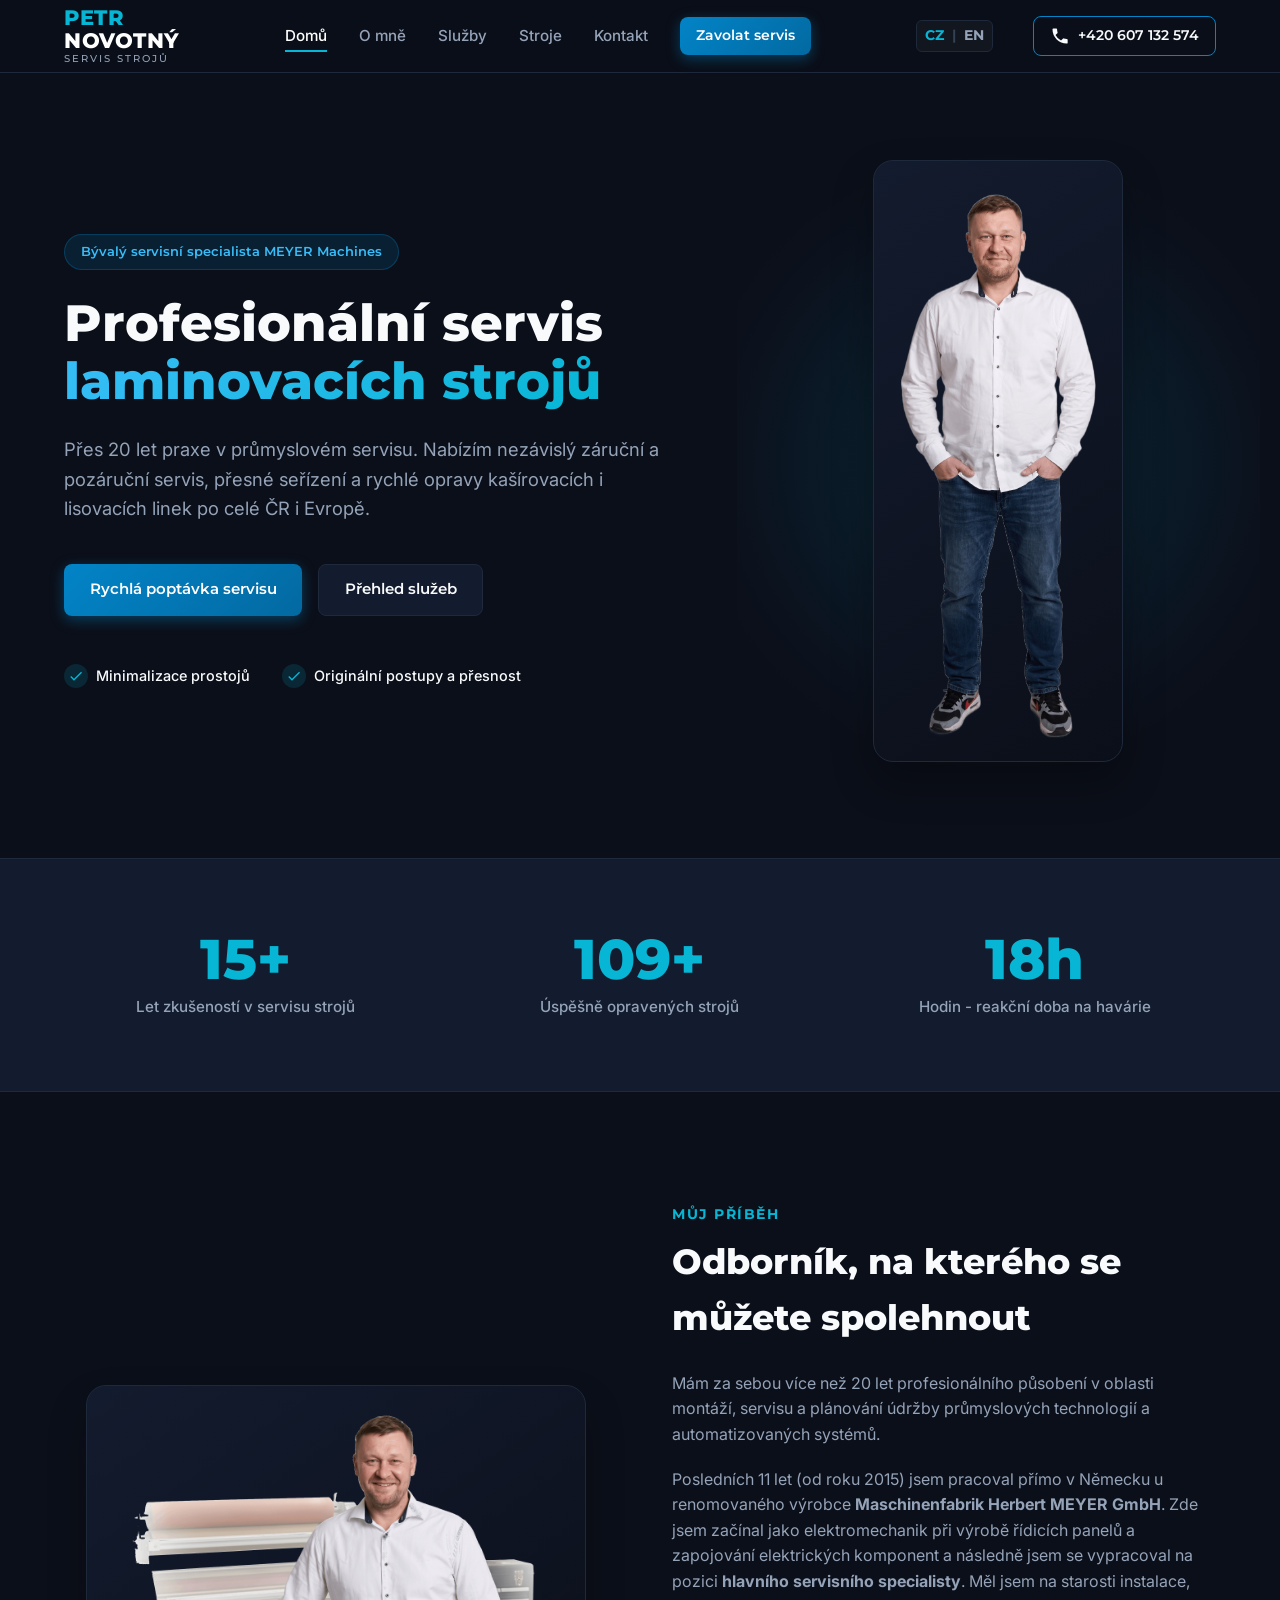
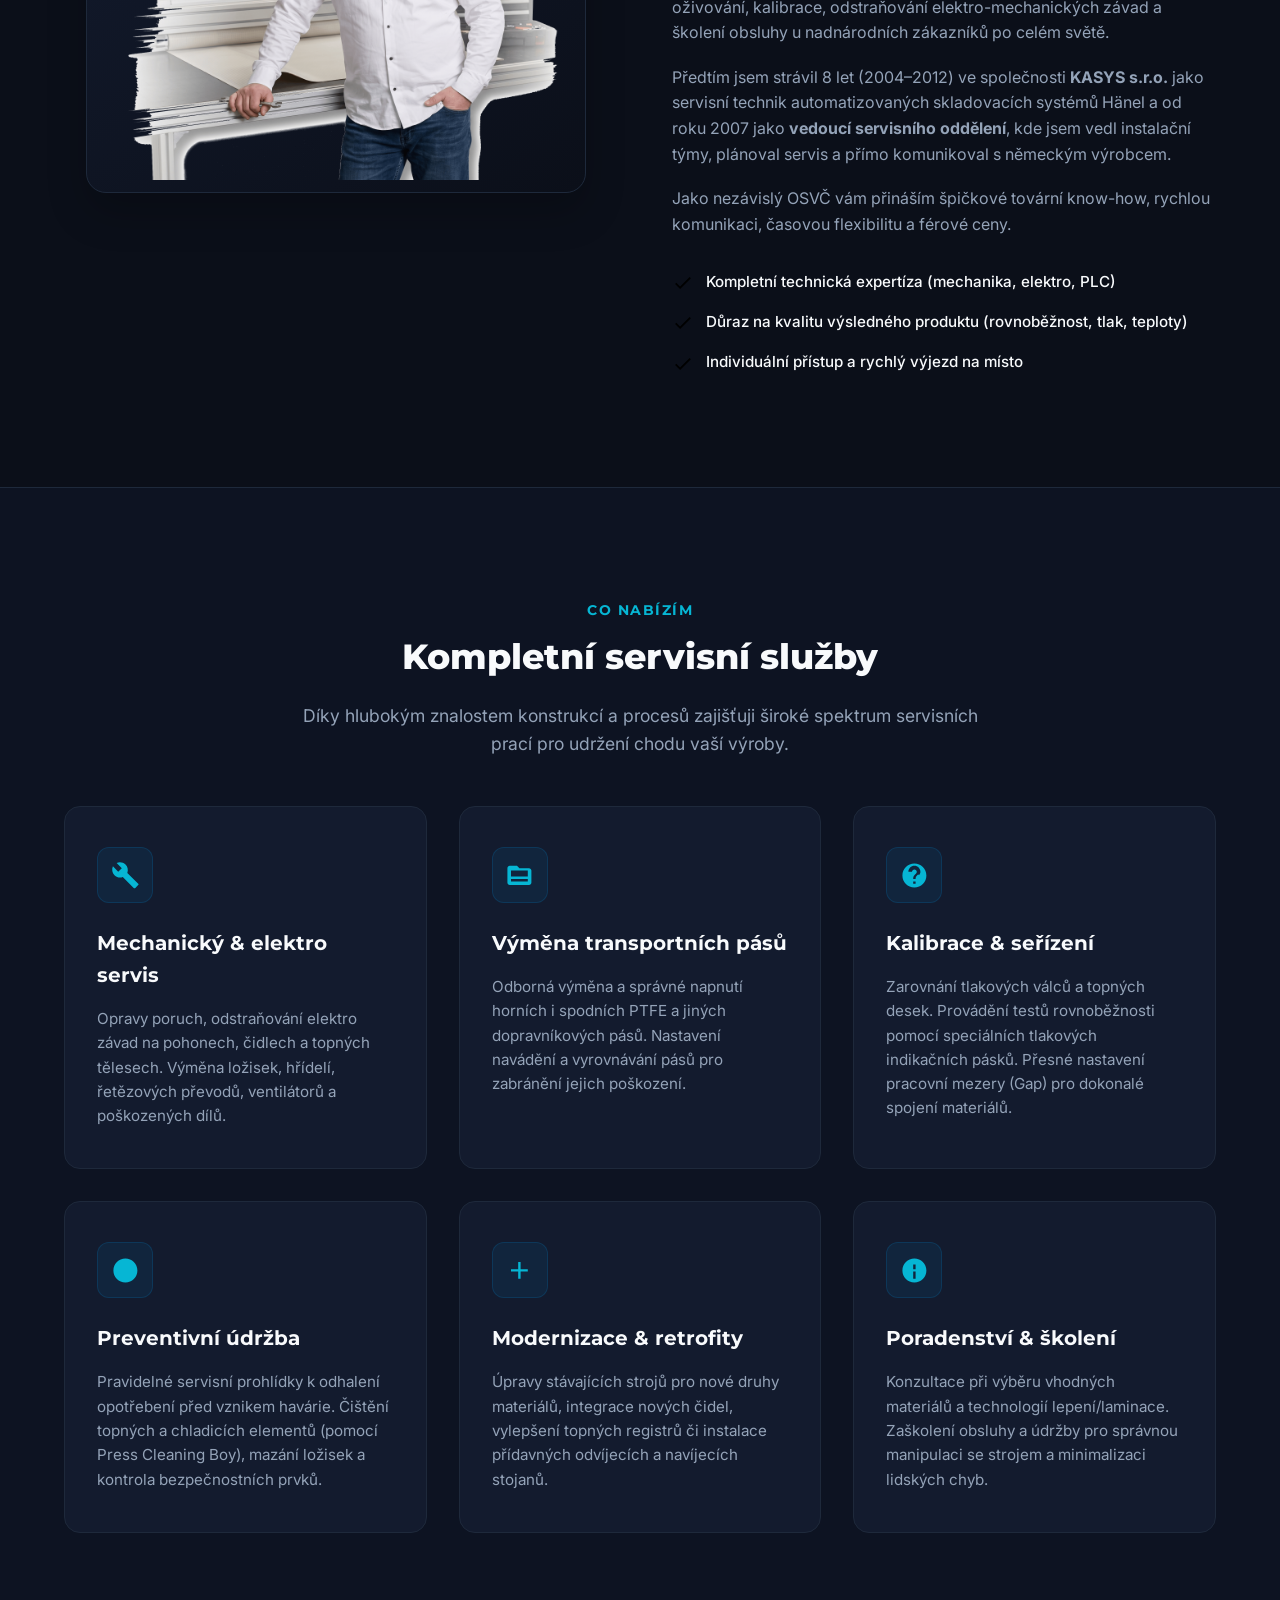
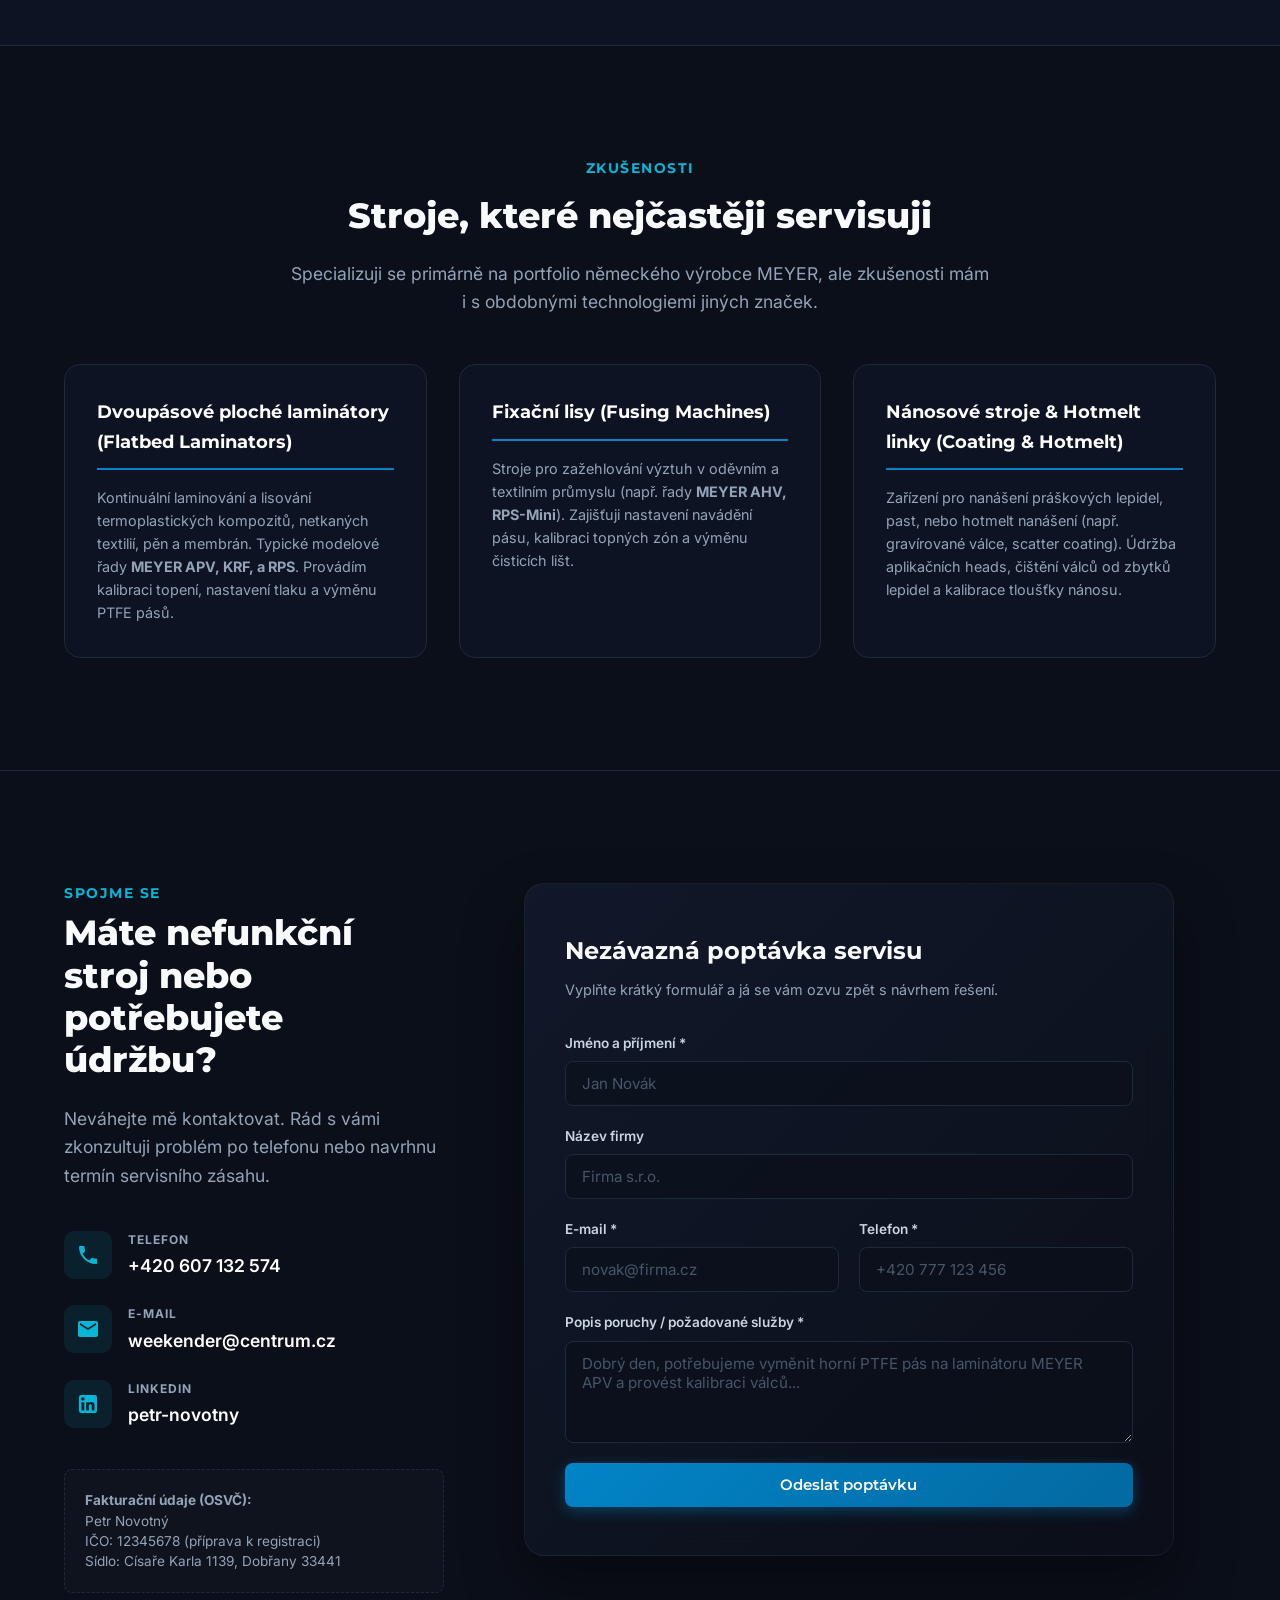
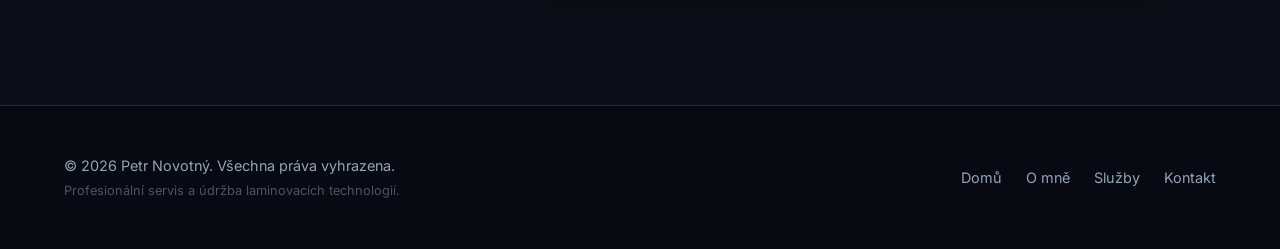
==== commit 0e804bc0: "Přidání měřicího kódu Microsoft Clarity" ====
--- a/index.html
+++ b/index.html
@@ -76,6 +76,14 @@
       "sameAs": "https://www.linkedin.com/in/novotny-petr/"
     }
     </script>
+    <!-- Microsoft Clarity Tracking Code -->
+    <script type="text/javascript">
+        (function(c,l,a,r,i,t,y){
+            c[a]=c[a]||function(){(c[a].q=c[a].q||[]).push(arguments)};
+            t=l.createElement(r);t.async=1;t.src="https://www.clarity.ms/tag/"+i;
+            y=l.getElementsByTagName(r)[0];y.parentNode.insertBefore(t,y);
+        })(window, document, "clarity", "script", "xpdzv85aie");
+    </script>
 </head>
 <body>
 
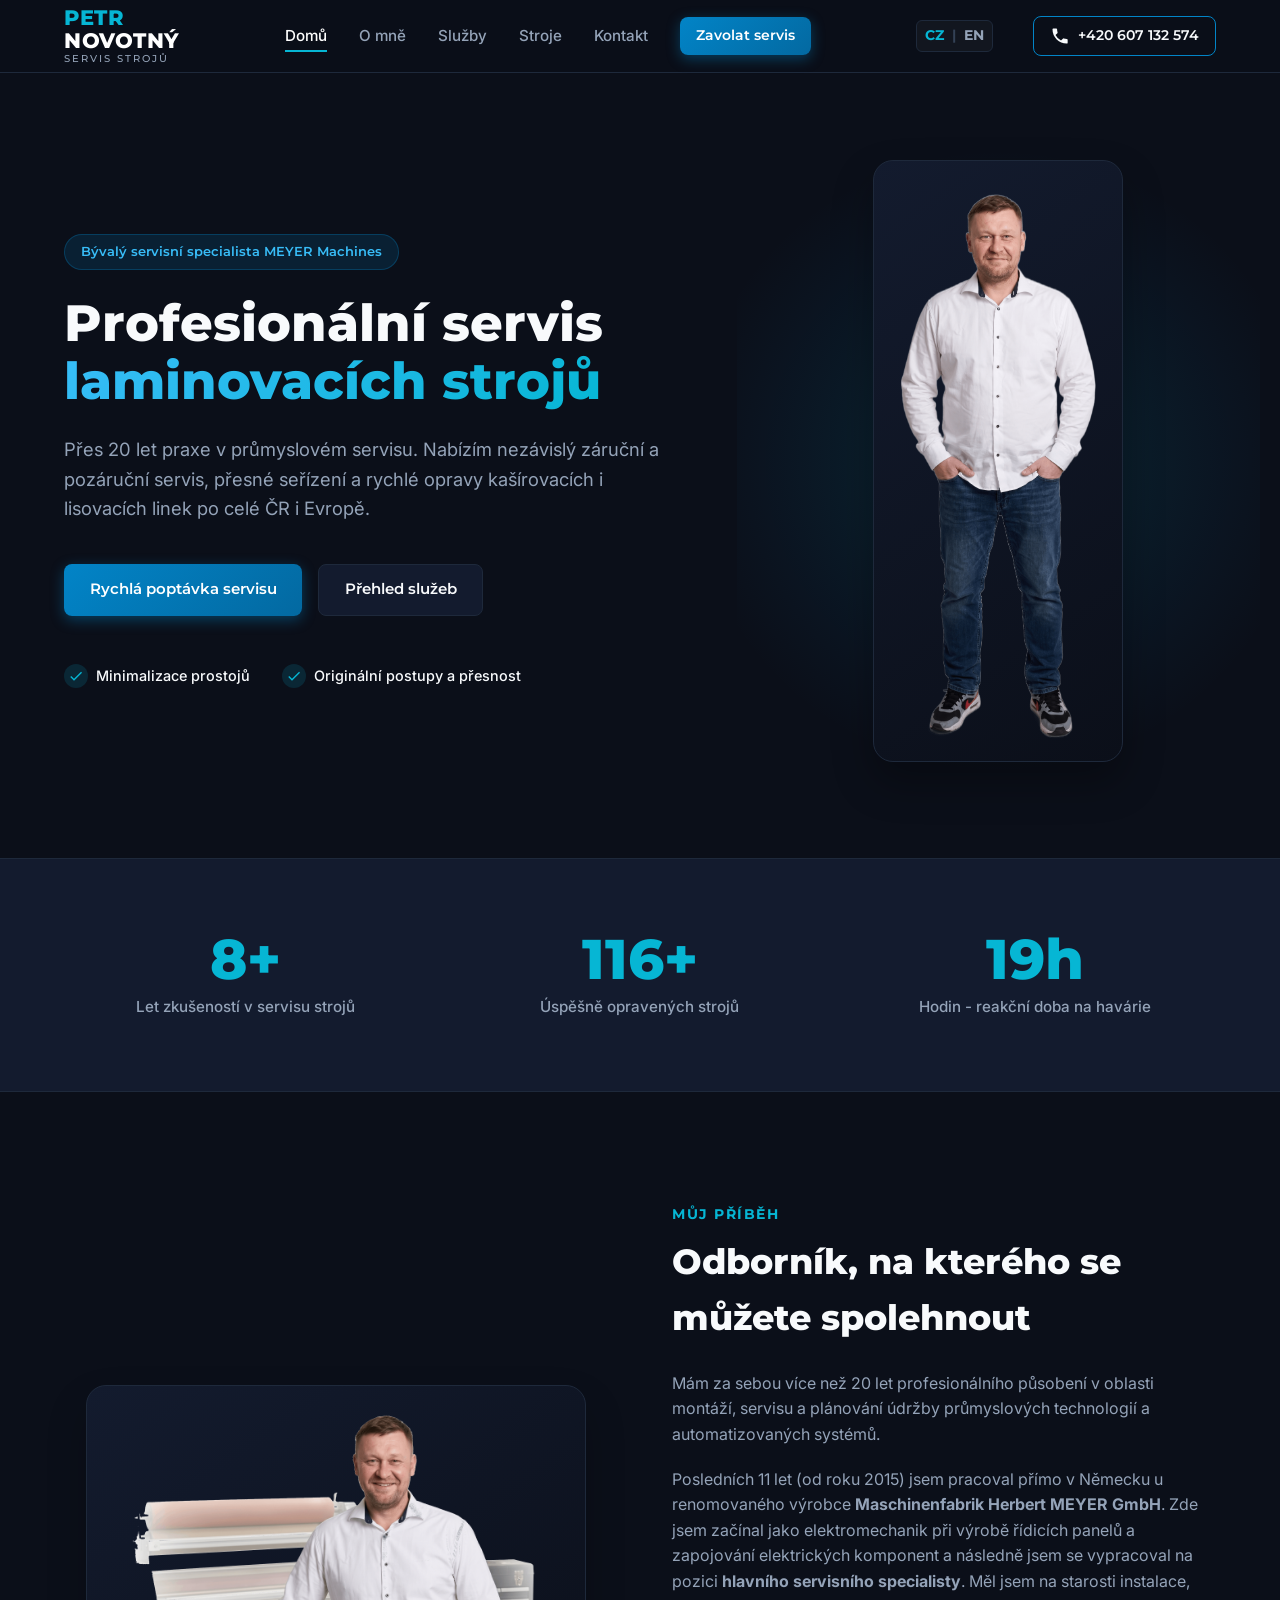
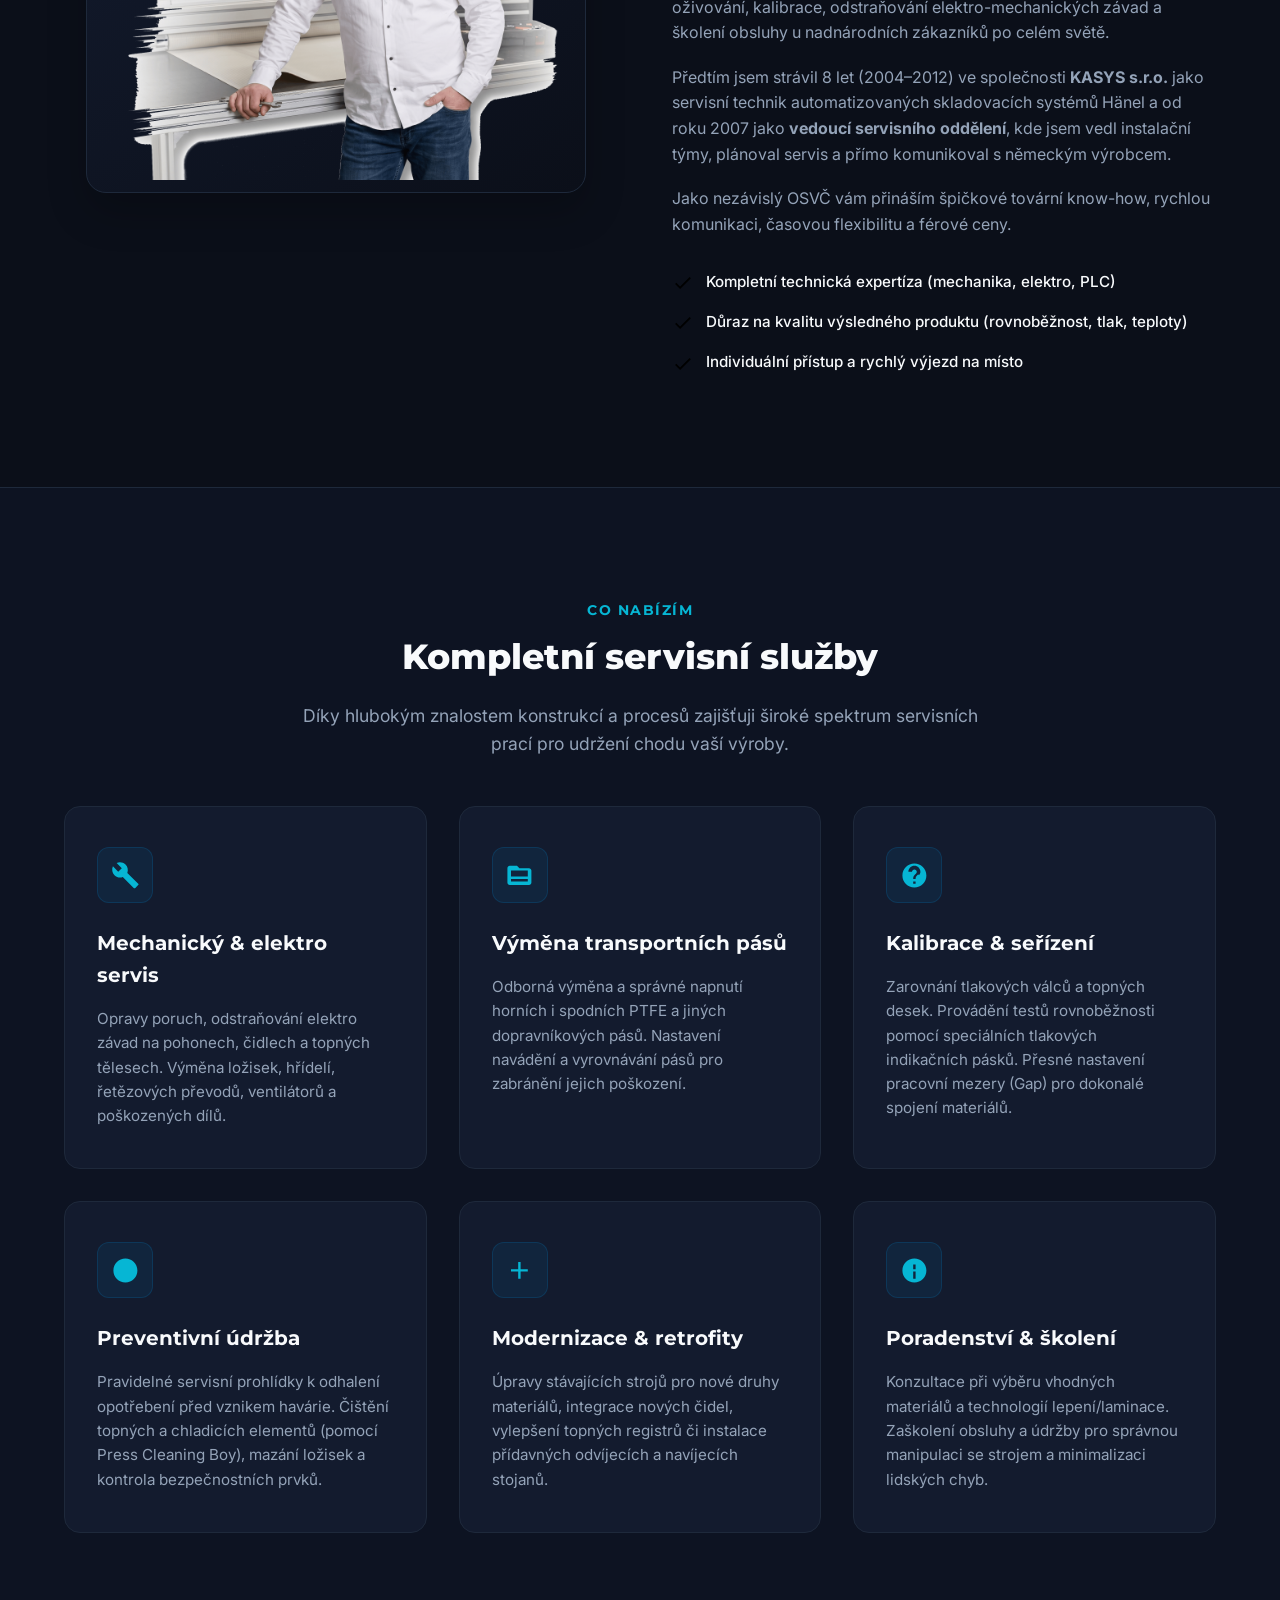
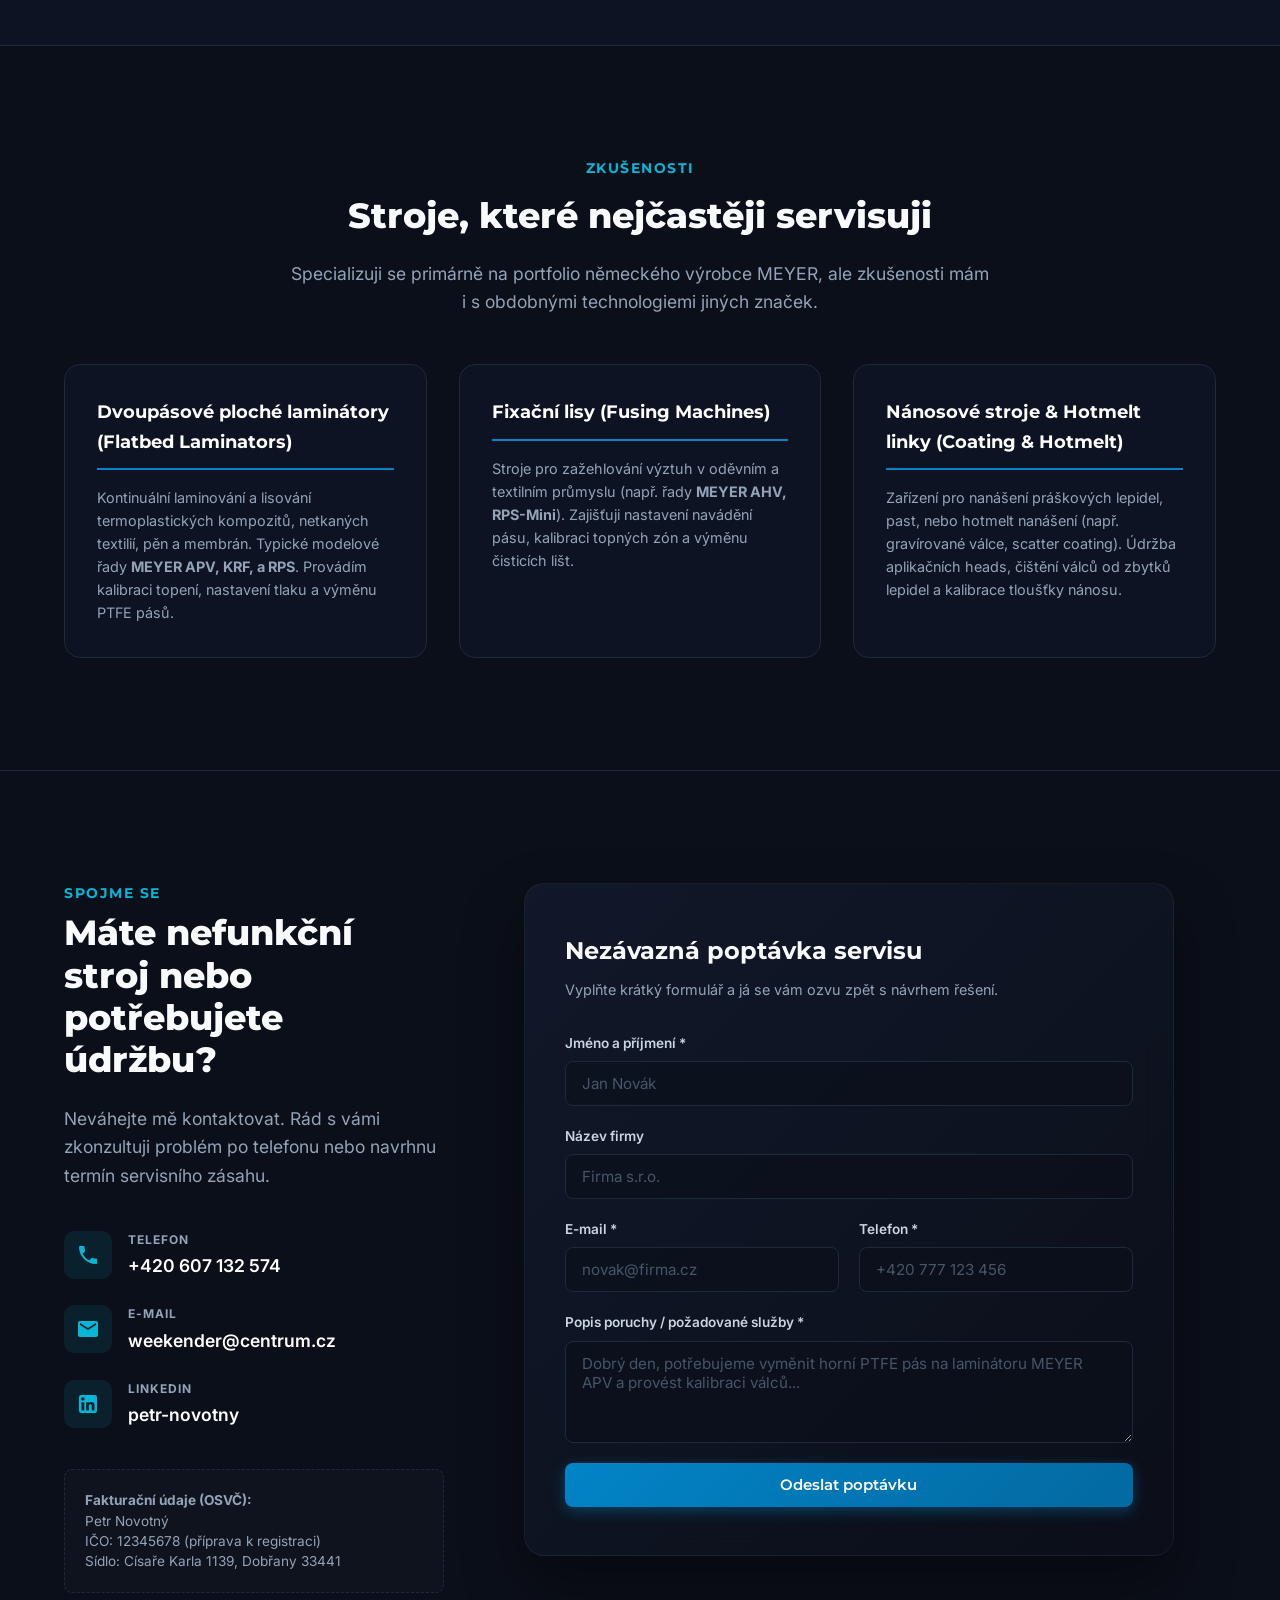
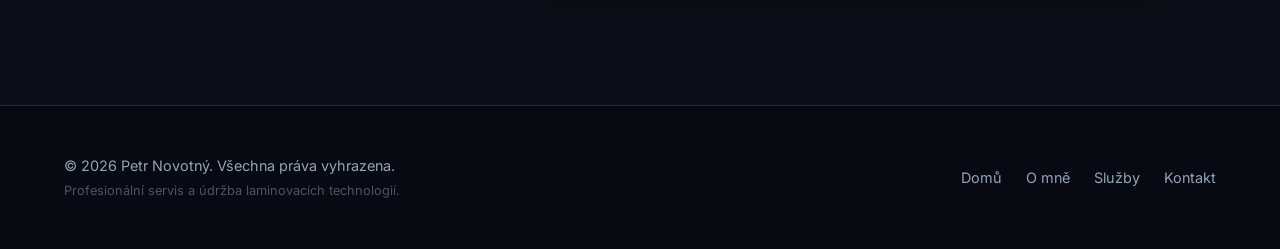
==== commit 59a4cf1e: "Update web content via visual inline editor (index.html)" ====
--- a/index.html
+++ b/index.html
@@ -169,7 +169,7 @@
             <div class="container">
                 <div class="stats-grid">
                     <div class="stat-card">
-                        <div class="stat-num" data-target="20" data-edit-id="stat-num-1">0</div>
+                        <div class="stat-num" data-target="10" data-edit-id="stat-num-1">0</div>
                         <div class="stat-label" data-edit-id="stat-label-1">Let zkušeností v servisu strojů</div>
                     </div>
                     <div class="stat-card">
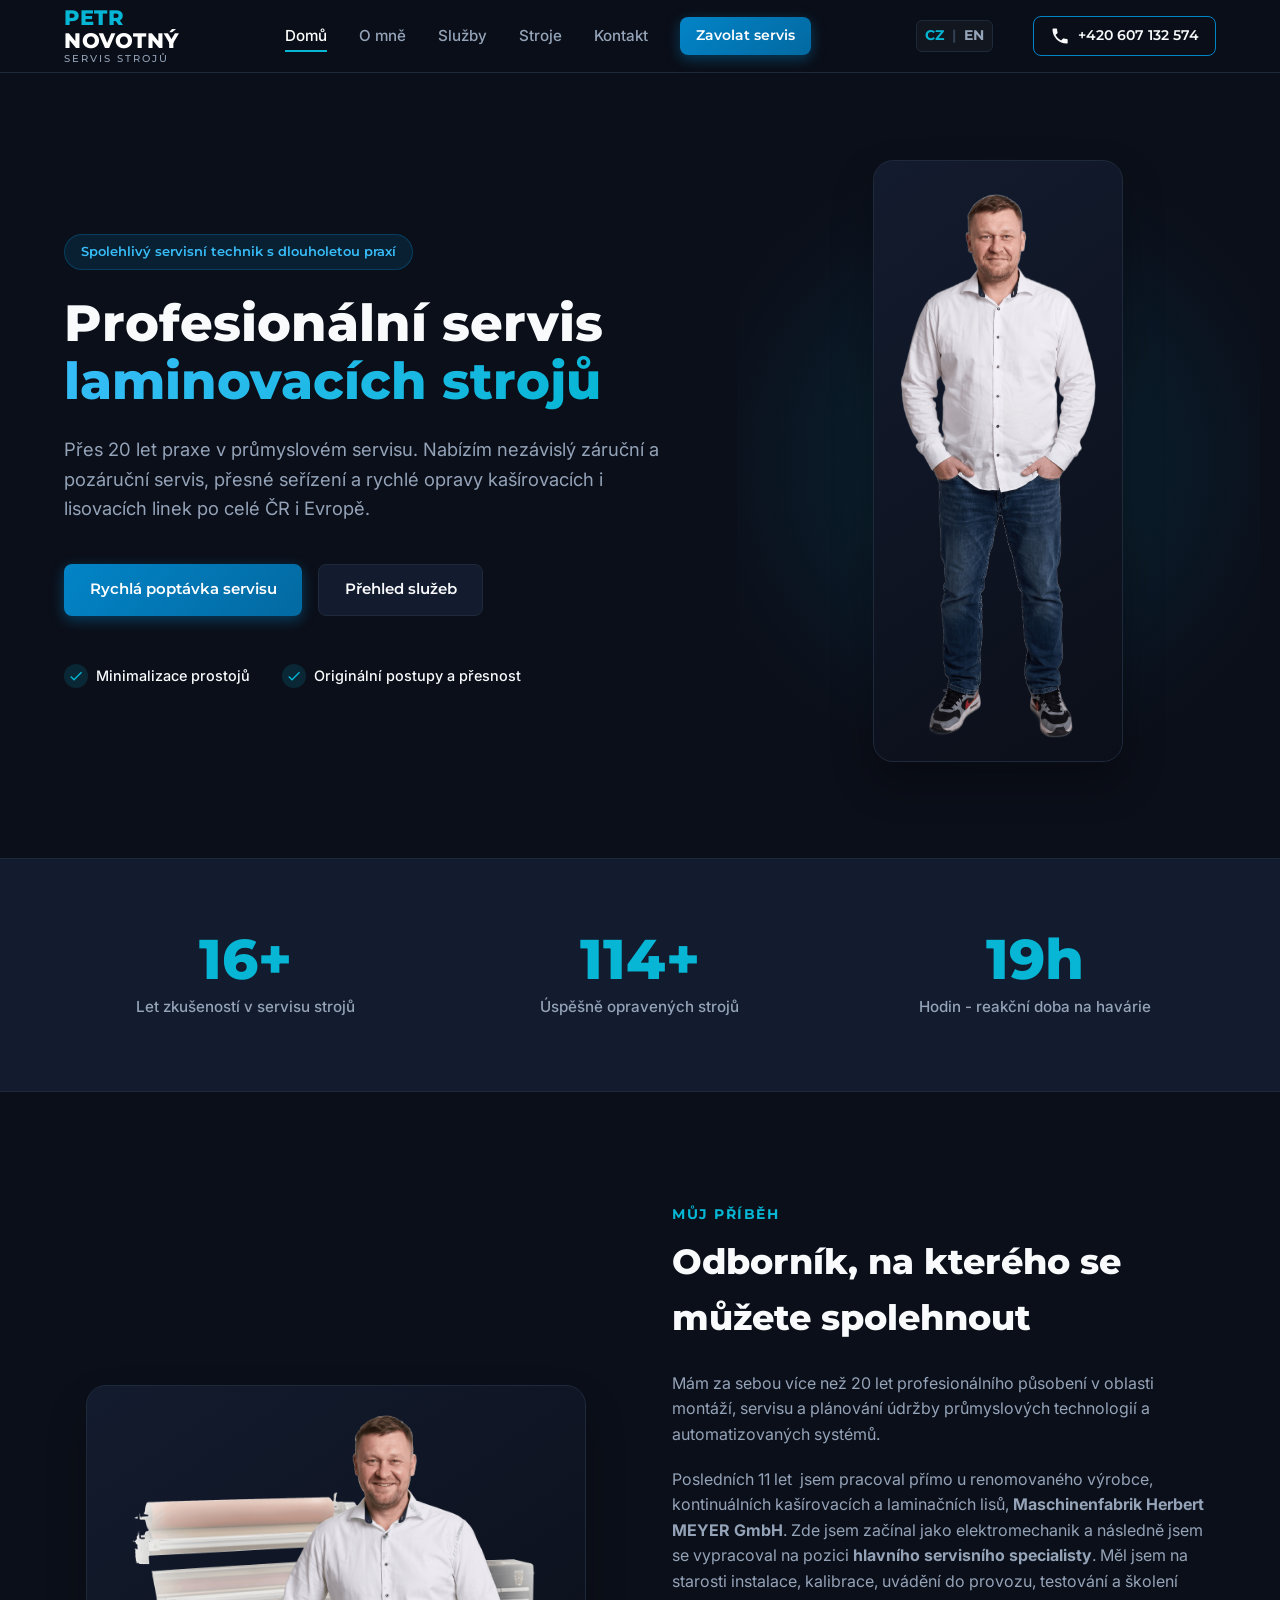
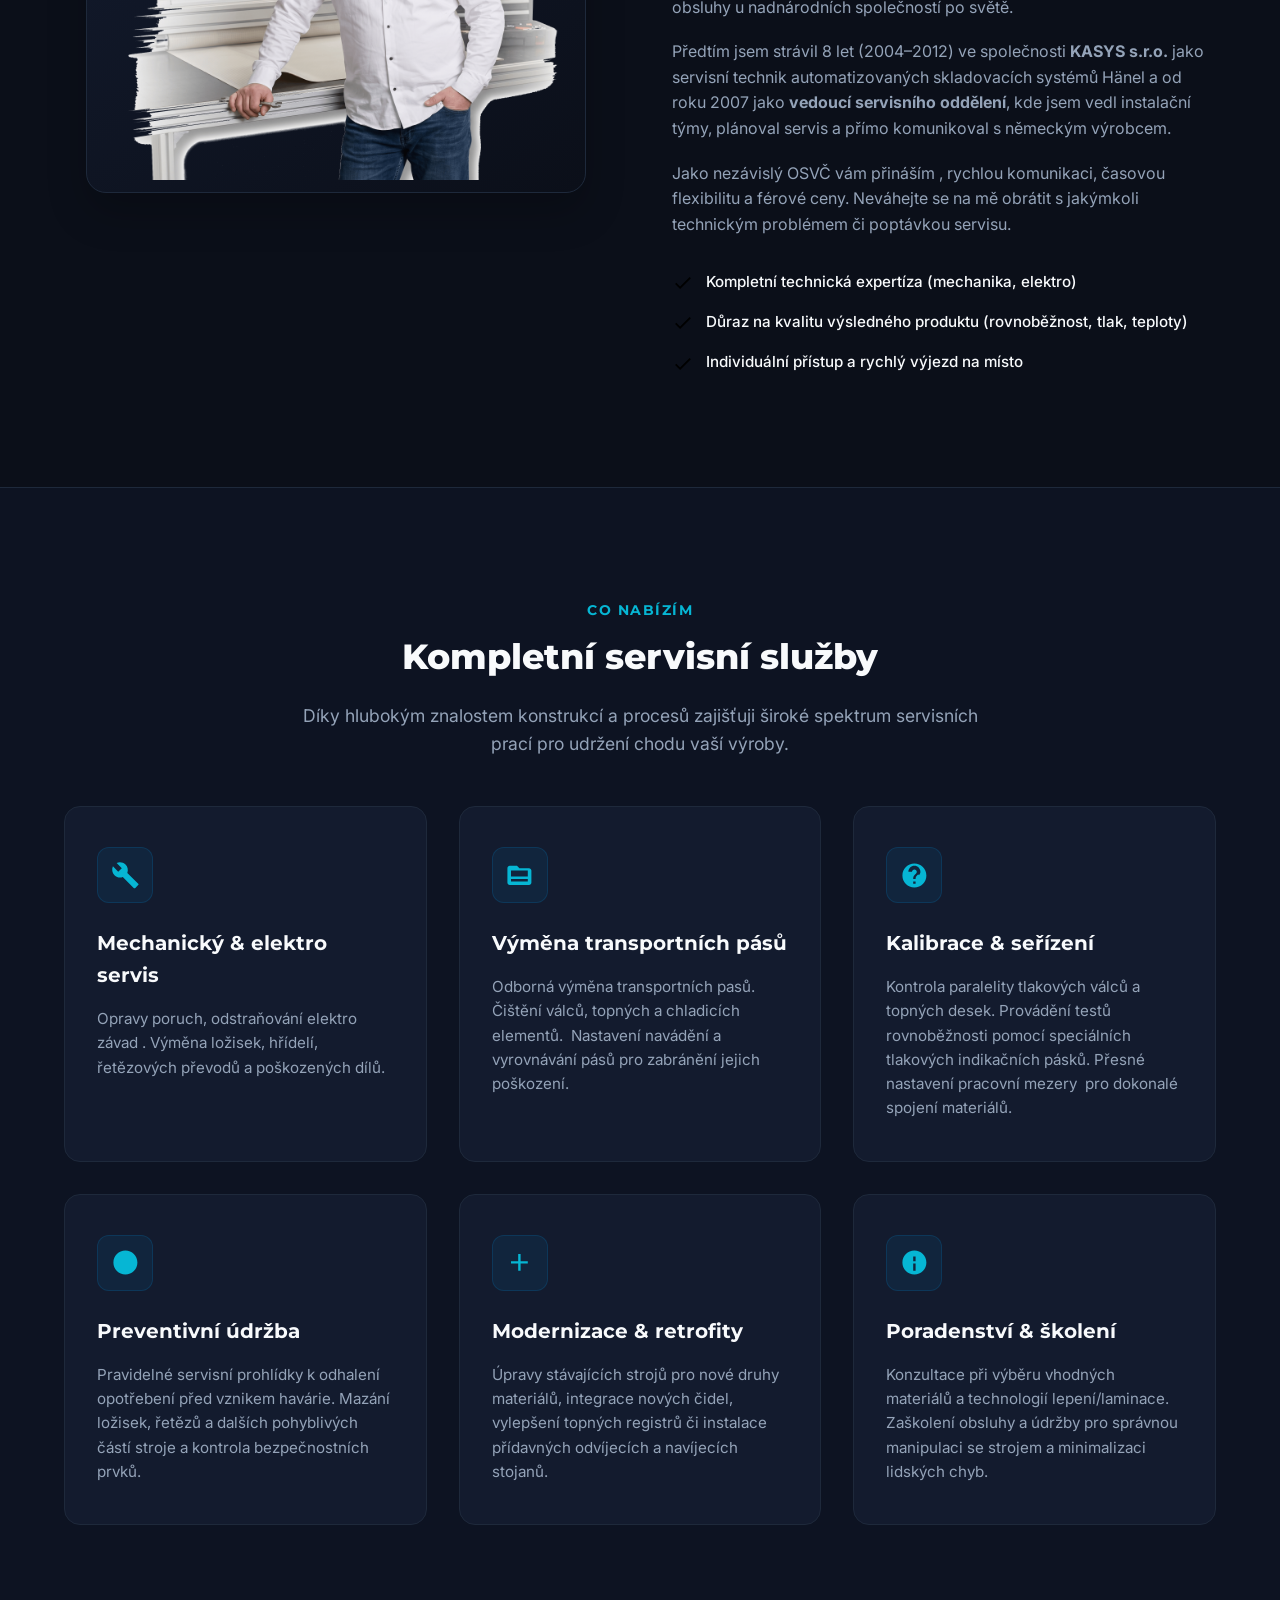
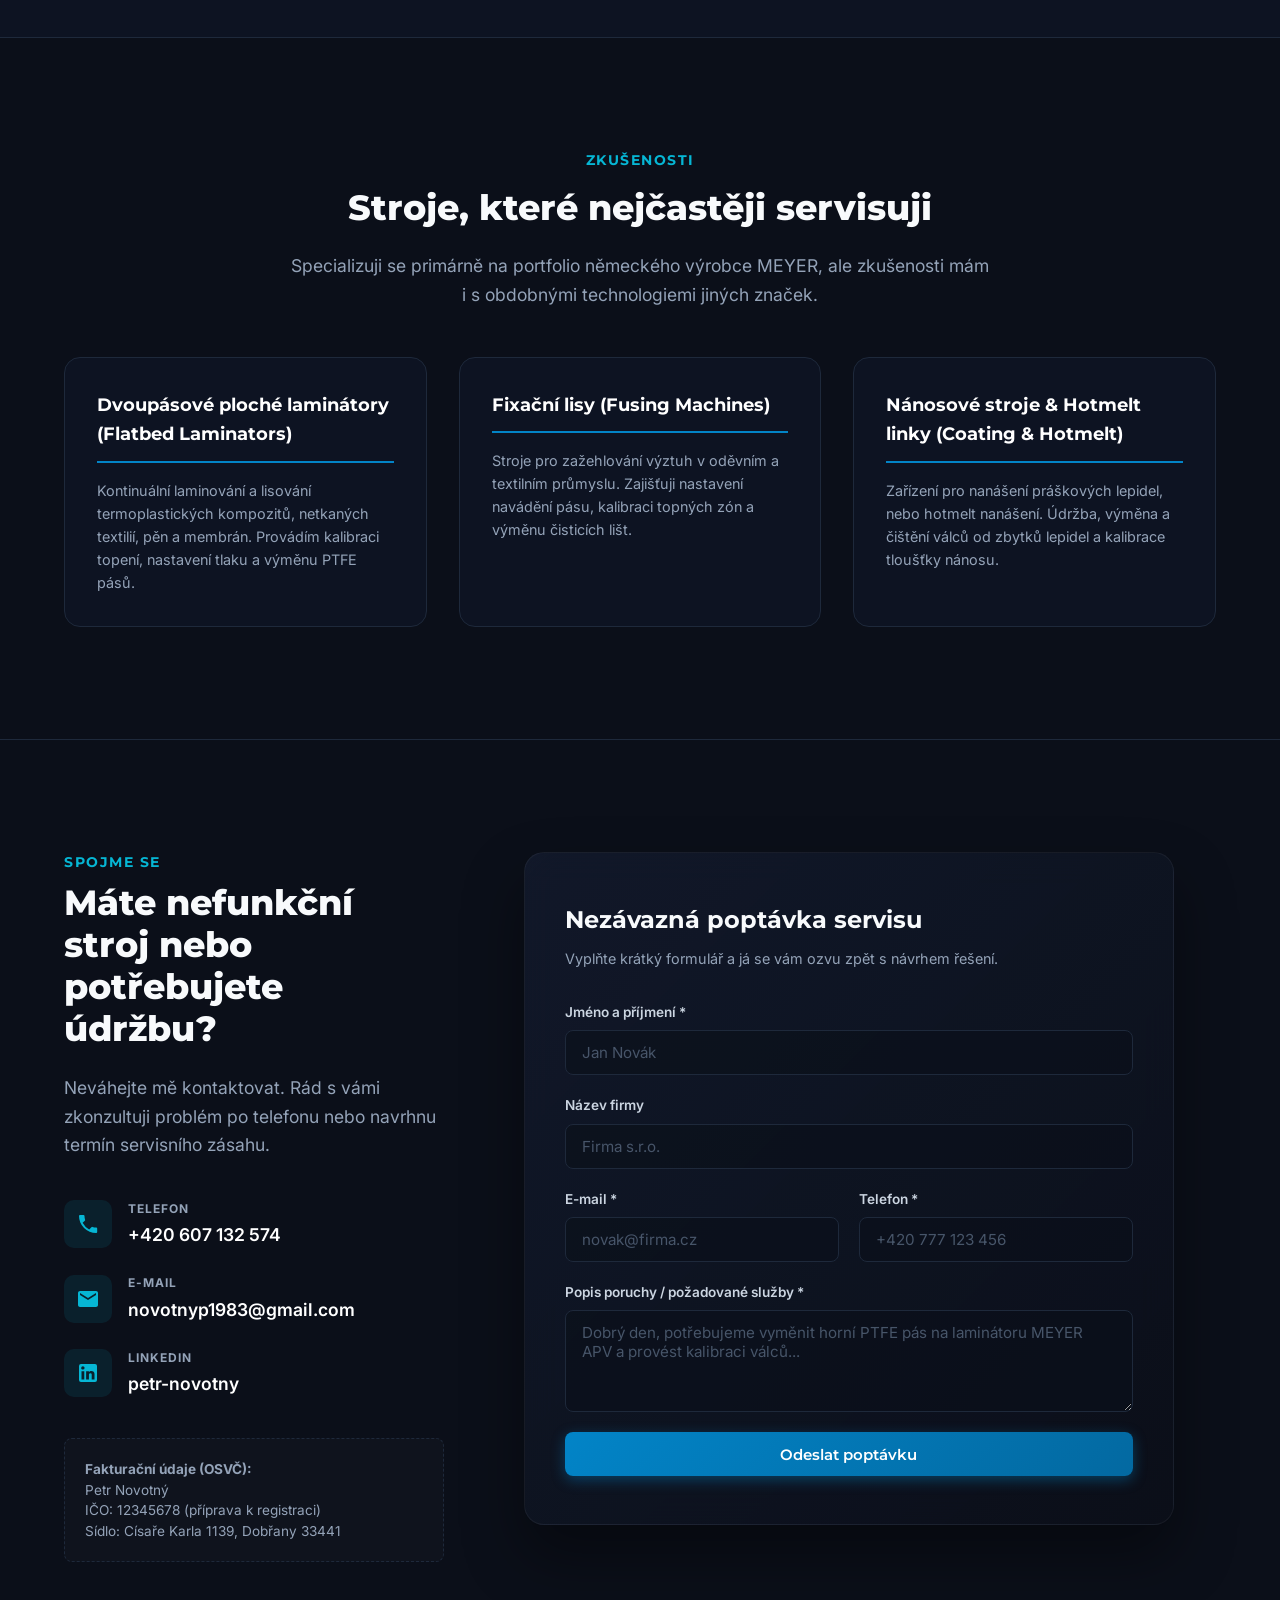
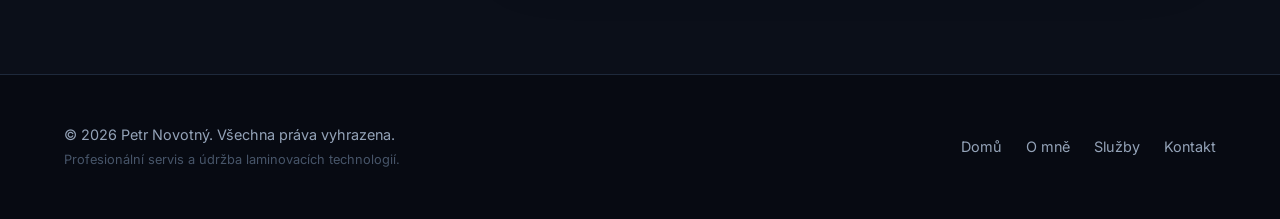
==== commit 54c74971: "Update web content via visual inline editor (index.html)" ====
--- a/index.html
+++ b/index.html
@@ -130,7 +130,7 @@
         <section id="home" class="hero-section">
             <div class="container hero-container">
                 <div class="hero-content">
-                    <div class="badge" data-edit-id="hero-badge">Bývalý servisní specialista MEYER Machines</div>
+                    <div class="badge" data-edit-id="hero-badge">Spolehlivý servisní technik s dlouholetou praxí</div>
                     <h1><span data-edit-id="hero-title-1">Profesionální servis</span> <br><span class="text-gradient" data-edit-id="hero-title-2">laminovacích strojů</span></h1>
                     <p class="hero-lead" data-edit-id="hero-lead">Přes 20 let praxe v průmyslovém servisu. Nabízím nezávislý záruční a pozáruční servis, přesné seřízení a rychlé opravy kašírovacích i lisovacích linek po celé ČR i Evropě.</p>
                     
@@ -169,7 +169,7 @@
             <div class="container">
                 <div class="stats-grid">
                     <div class="stat-card">
-                        <div class="stat-num" data-target="10" data-edit-id="stat-num-1">0</div>
+                        <div class="stat-num" data-target="20" data-edit-id="stat-num-1">0</div>
                         <div class="stat-label" data-edit-id="stat-label-1">Let zkušeností v servisu strojů</div>
                     </div>
                     <div class="stat-card">
@@ -197,16 +197,16 @@
                     <h2 data-edit-id="about-title">Odborník, na kterého se můžete spolehnout</h2>
                     <p data-edit-id="about-p1">Mám za sebou více než 20 let profesionálního působení v oblasti montáží, servisu a plánování údržby průmyslových technologií a automatizovaných systémů.</p>
                     
-                    <p data-edit-id="about-p2">Posledních 11 let (od roku 2015) jsem pracoval přímo v Německu u renomovaného výrobce <strong>Maschinenfabrik Herbert MEYER GmbH</strong>. Zde jsem začínal jako elektromechanik při výrobě řídicích panelů a zapojování elektrických komponent a následně jsem se vypracoval na pozici <strong>hlavního servisního specialisty</strong>. Měl jsem na starosti instalace, oživování, kalibrace, odstraňování elektro-mechanických závad a školení obsluhy u nadnárodních zákazníků po celém světě.</p>
+                    <p data-edit-id="about-p2">Posledních 11 let&nbsp; jsem pracoval přímo u renomovaného výrobce, kontinuálních kašírovacích a laminačních lisů,&nbsp;<strong>Maschinenfabrik Herbert MEYER GmbH</strong>. Zde jsem začínal jako elektromechanik a následně jsem se vypracoval na pozici <strong>hlavního servisního specialisty</strong>. Měl jsem na starosti instalace, kalibrace, uvádění do provozu, testování a školení obsluhy u nadnárodních společností po světě.&nbsp;</p>
                     
                     <p data-edit-id="about-p3">Předtím jsem strávil 8 let (2004–2012) ve společnosti <strong>KASYS s.r.o.</strong> jako servisní technik automatizovaných skladovacích systémů Hänel a od roku 2007 jako <strong>vedoucí servisního oddělení</strong>, kde jsem vedl instalační týmy, plánoval servis a přímo komunikoval s německým výrobcem.</p>
                     
-                    <p data-edit-id="about-p4">Jako nezávislý OSVČ vám přináším špičkové tovární know-how, rychlou komunikaci, časovou flexibilitu a férové ceny.</p>
+                    <p data-edit-id="about-p4">Jako nezávislý OSVČ vám přináším , rychlou komunikaci, časovou flexibilitu a férové ceny. Neváhejte se na mě obrátit s jakýmkoli technickým problémem či poptávkou servisu.&nbsp;</p>
                     
                     <div class="about-checklist">
                         <div class="check-item">
                             <svg class="check-icon" viewBox="0 0 24 24"><path d="M9 16.17 4.83 12l-1.42 1.41L9 19 21 7l-1.41-1.41z"></path></svg>
-                            <span data-edit-id="about-check-1">Kompletní technická expertíza (mechanika, elektro, PLC)</span>
+                            <span data-edit-id="about-check-1">Kompletní technická expertíza (mechanika, elektro)</span>
                         </div>
                         <div class="check-item">
                             <svg class="check-icon" viewBox="0 0 24 24"><path d="M9 16.17 4.83 12l-1.42 1.41L9 19 21 7l-1.41-1.41z"></path></svg>
@@ -237,7 +237,7 @@
                             <svg viewBox="0 0 24 24"><path d="M22.7 19l-9.1-9.1c.9-2.3.4-5-1.5-6.9-2-2-5-2.4-7.4-1.3L9 6 6 9 1.6 4.3C.5 6.7.9 9.8 2.9 11.8c1.9 1.9 4.6 2.4 6.9 1.5l9.1 9.1c.4.4 1 .4 1.4 0l2.3-2.3c.5-.4.5-1.1.1-1.1z"></path></svg>
                         </div>
                         <h3 data-edit-id="service-title-1">Mechanický &amp; elektro servis</h3>
-                        <p data-edit-id="service-desc-1">Opravy poruch, odstraňování elektro závad na pohonech, čidlech a topných tělesech. Výměna ložisek, hřídelí, řetězových převodů, ventilátorů a poškozených dílů.</p>
+                        <p data-edit-id="service-desc-1">Opravy poruch, odstraňování elektro závad . Výměna ložisek, hřídelí, řetězových převodů a poškozených dílů.</p>
                     </div>
                     
                     <!-- Service 2 -->
@@ -246,7 +246,7 @@
                             <svg viewBox="0 0 24 24"><path d="M20 6h-8l-2-2H4c-1.11 0-1.99.89-1.99 2L2 18c0 1.11.89 2 2 2h16c1.11 0 2-.89 2-2V8c0-1.11-.89-2-2-2zm-1 11H5v-2h14v2zm0-4H5V8h14v5z"></path></svg>
                         </div>
                         <h3 data-edit-id="service-title-2">Výměna transportních pásů</h3>
-                        <p data-edit-id="service-desc-2">Odborná výměna a správné napnutí horních i spodních PTFE a jiných dopravníkových pásů. Nastavení navádění a vyrovnávání pásů pro zabránění jejich poškození.</p>
+                        <p data-edit-id="service-desc-2">Odborná výměna transportních pasů. Čištění válců, topných a chladicích elementů.&nbsp; Nastavení navádění a vyrovnávání pásů pro zabránění jejich poškození.</p>
                     </div>
                     
                     <!-- Service 3 -->
@@ -255,7 +255,7 @@
                             <svg viewBox="0 0 24 24"><path d="M12 2C6.48 2 2 6.48 2 12s4.48 10 10 10 10-4.48 10-10S17.52 2 12 2zm1 17h-2v-2h2v2zm2.07-7.75l-.9.92C13.45 12.9 13 13.5 13 15h-2v-.5c0-1.1.45-2.1 1.17-2.83l1.24-1.26c.37-.36.59-.86.59-1.41 0-1.1-.9-2-2-2s-2 .9-2 2H7c0-2.76 2.24-5 5-5s5 2.24 5 5c0 1.04-.42 1.99-1.07 2.75z"></path></svg>
                         </div>
                         <h3 data-edit-id="service-title-3">Kalibrace &amp; seřízení</h3>
-                        <p data-edit-id="service-desc-3">Zarovnání tlakových válců a topných desek. Provádění testů rovnoběžnosti pomocí speciálních tlakových indikačních pásků. Přesné nastavení pracovní mezery (Gap) pro dokonalé spojení materiálů.</p>
+                        <p data-edit-id="service-desc-3">Kontrola paralelity tlakových válců a topných desek. Provádění testů rovnoběžnosti pomocí speciálních tlakových indikačních pásků. Přesné nastavení pracovní mezery&nbsp; pro dokonalé spojení materiálů.</p>
                     </div>
                     
                     <!-- Service 4 -->
@@ -264,7 +264,7 @@
                             <svg viewBox="0 0 24 24"><path d="M12 22c5.52 0 10-4.48 10-10S17.52 2 12 2 2 6.48 2 12s4.48 10 10 10zm1-15h-2v6h6v-2h-4V7z"></path></svg>
                         </div>
                         <h3 data-edit-id="service-title-4">Preventivní údržba</h3>
-                        <p data-edit-id="service-desc-4">Pravidelné servisní prohlídky k odhalení opotřebení před vznikem havárie. Čištění topných a chladicích elementů (pomocí Press Cleaning Boy), mazání ložisek a kontrola bezpečnostních prvků.</p>
+                        <p data-edit-id="service-desc-4">Pravidelné servisní prohlídky k odhalení opotřebení před vznikem havárie. Mazání ložisek, řetězů a dalších pohyblivých částí stroje a kontrola bezpečnostních prvků.</p>
                     </div>
                     
                     <!-- Service 5 -->
@@ -300,15 +300,15 @@
                 <div class="machines-grid">
                     <div class="machine-type-card">
                         <h4 data-edit-id="machine-title-1">Dvoupásové ploché laminátory (Flatbed Laminators)</h4>
-                        <p data-edit-id="machine-desc-1">Kontinuální laminování a lisování termoplastických kompozitů, netkaných textilií, pěn a membrán. Typické modelové řady <strong>MEYER APV, KRF, a RPS</strong>. Provádím kalibraci topení, nastavení tlaku a výměnu PTFE pásů.</p>
+                        <p data-edit-id="machine-desc-1">Kontinuální laminování a lisování termoplastických kompozitů, netkaných textilií, pěn a membrán.&nbsp;Provádím kalibraci topení, nastavení tlaku a výměnu PTFE pásů.</p>
                     </div>
                     <div class="machine-type-card">
                         <h4 data-edit-id="machine-title-2">Fixační lisy (Fusing Machines)</h4>
-                        <p data-edit-id="machine-desc-2">Stroje pro zažehlování výztuh v oděvním a textilním průmyslu (např. řady <strong>MEYER AHV, RPS-Mini</strong>). Zajišťuji nastavení navádění pásu, kalibraci topných zón a výměnu čisticích lišt.</p>
+                        <p data-edit-id="machine-desc-2">Stroje pro zažehlování výztuh v oděvním a textilním průmyslu. Zajišťuji nastavení navádění pásu, kalibraci topných zón a výměnu čisticích lišt.</p>
                     </div>
                     <div class="machine-type-card">
                         <h4 data-edit-id="machine-title-3">Nánosové stroje &amp; Hotmelt linky (Coating &amp; Hotmelt)</h4>
-                        <p data-edit-id="machine-desc-3">Zařízení pro nanášení práškových lepidel, past, nebo hotmelt nanášení (např. gravírované válce, scatter coating). Údržba aplikačních heads, čištění válců od zbytků lepidel a kalibrace tloušťky nánosu.</p>
+                        <p data-edit-id="machine-desc-3">Zařízení pro nanášení práškových lepidel,&nbsp; nebo hotmelt nanášení. Údržba, výměna a čištění válců od zbytků lepidel a kalibrace tloušťky nánosu.</p>
                     </div>
                 </div>
             </div>
@@ -339,7 +339,7 @@
                             </div>
                             <div>
                                 <h5>E-mail</h5>
-                                <a href="mailto:weekender@centrum.cz" class="contact-link" data-edit-id="contact-email">weekender@centrum.cz</a>
+                                <a href="mailto:novotnyp1983@gmail.com" class="contact-link" data-edit-id="contact-email">novotnyp1983@gmail.com</a>
                             </div>
                         </div>
                         
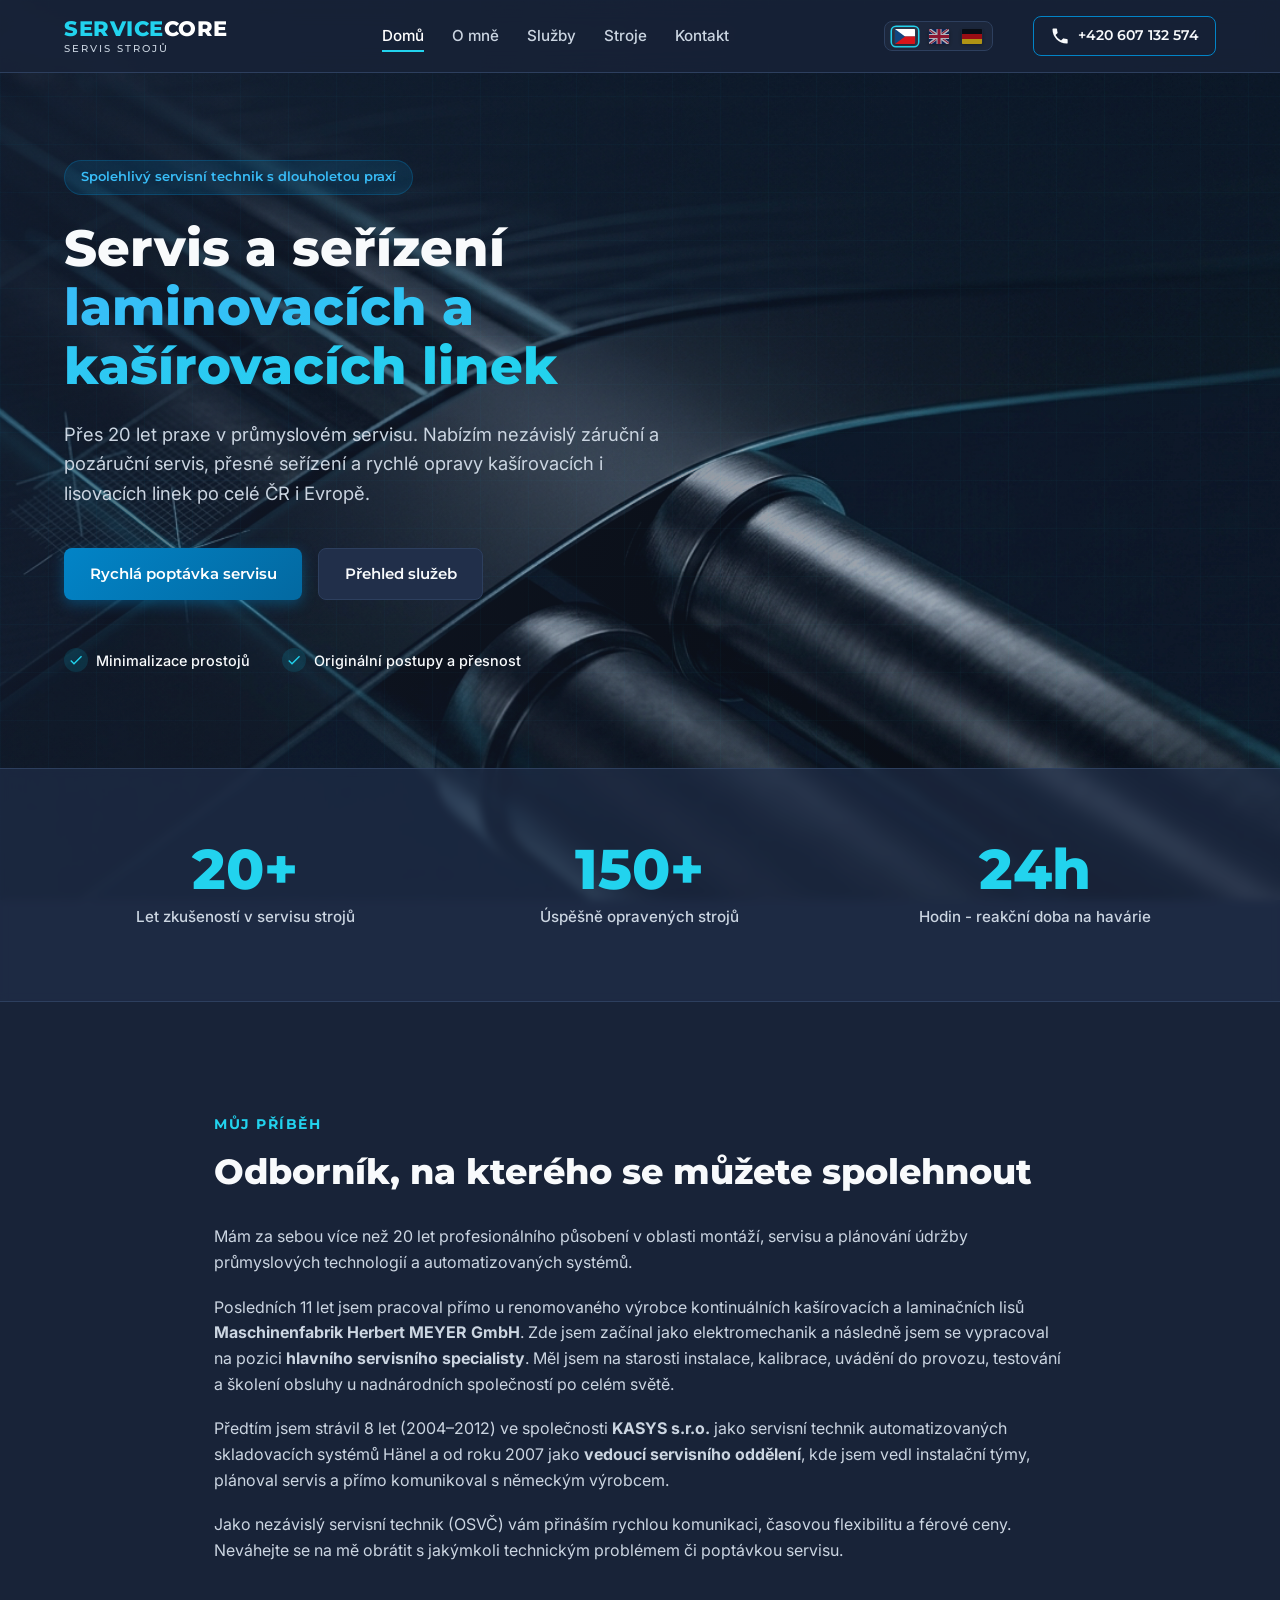
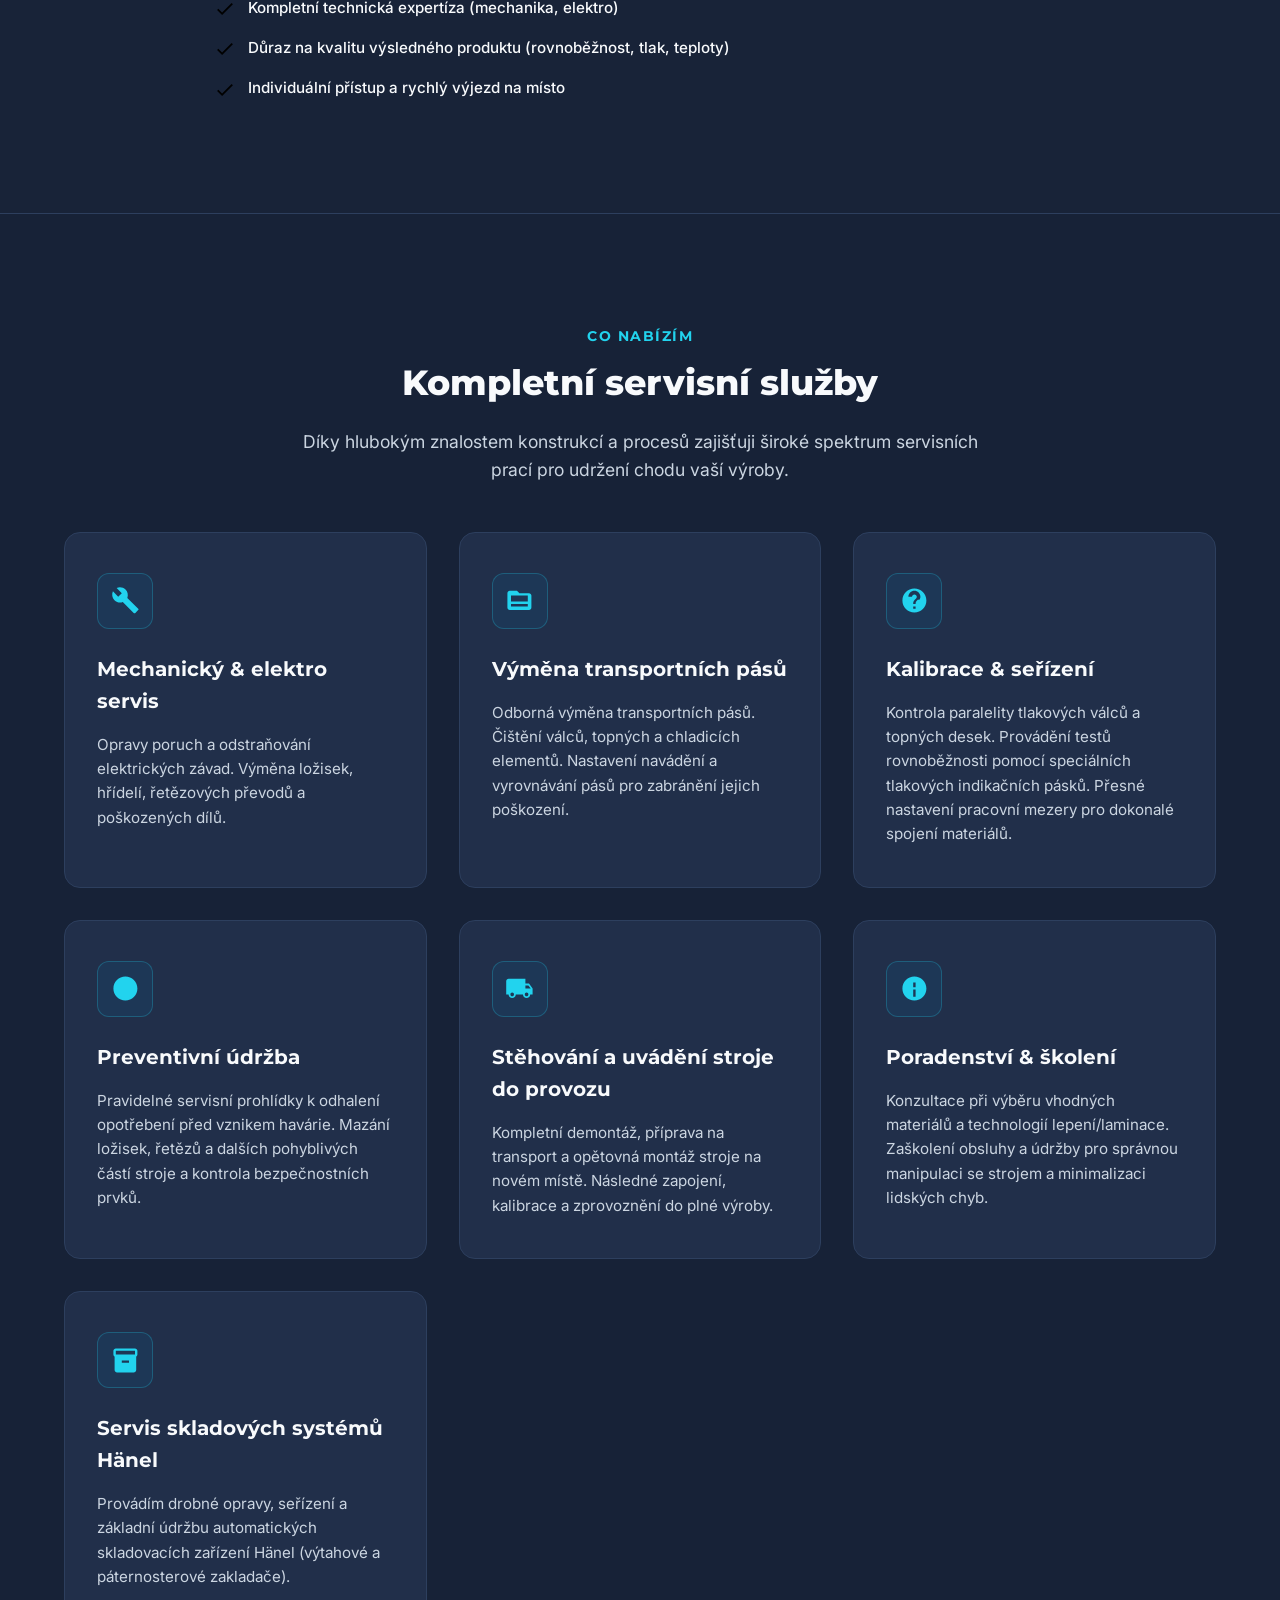
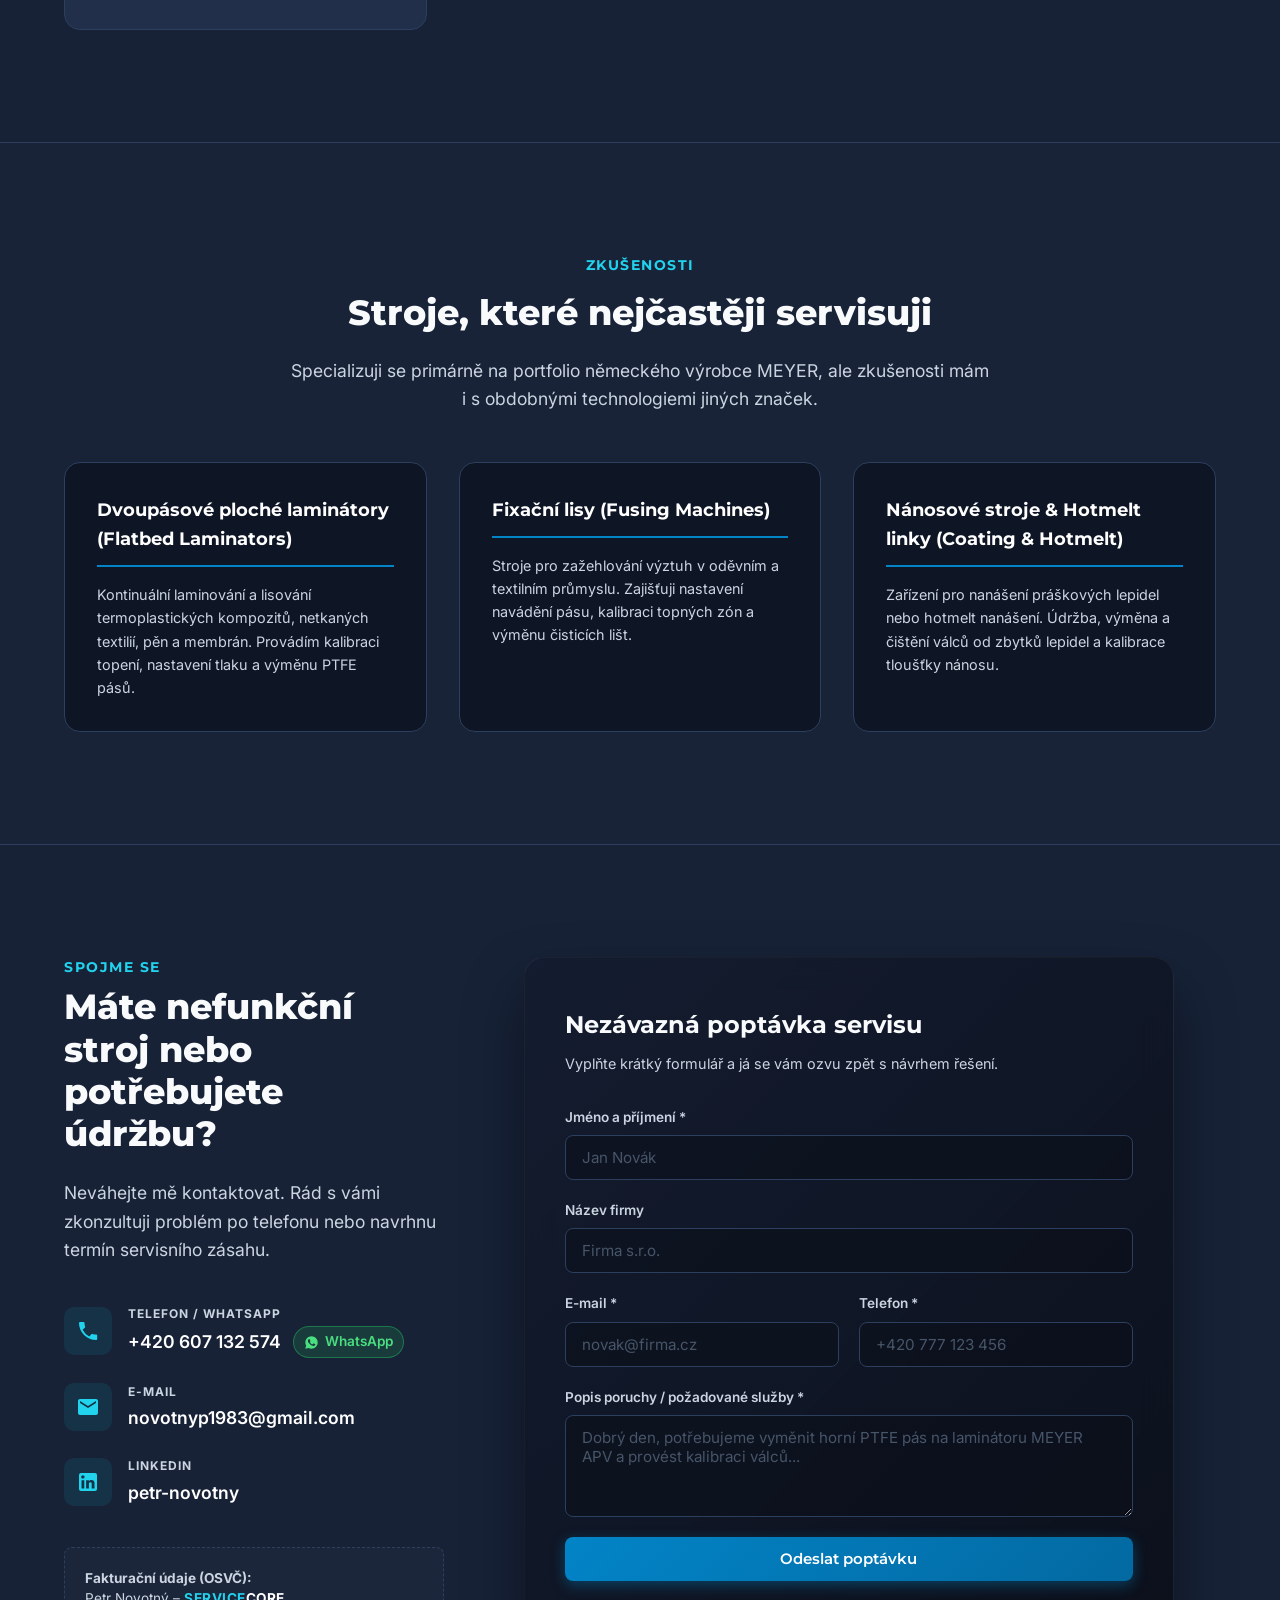
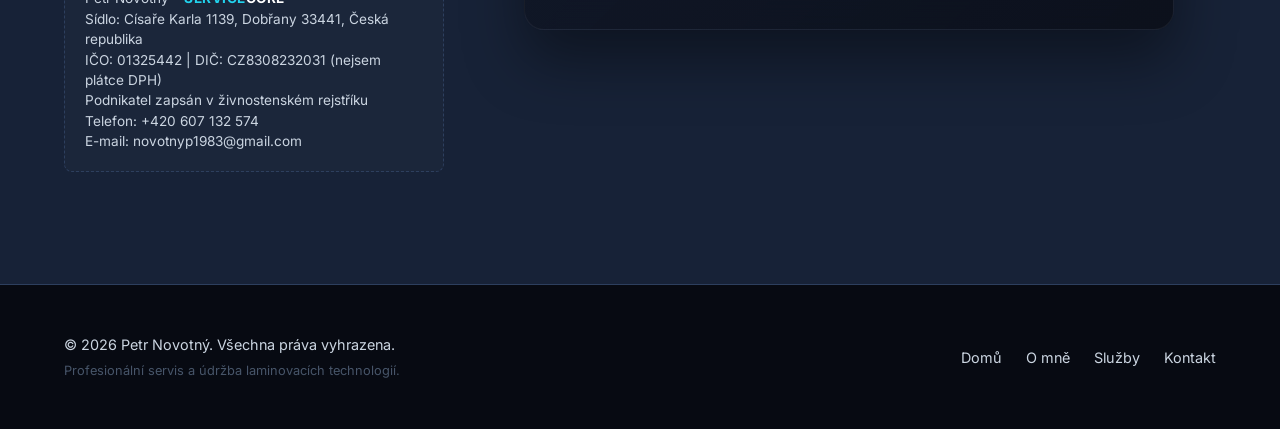
==== commit b9ef277f: "Servicecore web: DE verze, vlajecky, nove pozadi, odstraneni fotek, SEO, IČO/DIČ" ====
--- a/index.html
+++ b/index.html
@@ -4,30 +4,32 @@
     <meta name="viewport" content="width=device-width, initial-scale=1.0">
     
     <!-- SEO Meta Tags -->
-    <title>Petr Novotný | Servis a seřízení laminovacích a kašírovacích strojů</title>
-    <meta name="description" content="Profesionální servis, seřízení a údržba laminovacích, kašírovacích a chladicích strojů (MEYER). 11 let praxe u výrobce, 20+ let celkem v servisu. Rychlý zásah po celé ČR a Evropě.">
-    <meta name="keywords" content="servis strojů, laminovací stroje, kašírovací stroje, MEYER Machines, KASYS, automatické sklady, výměna PTFE pásů, seřízení válců, opravy strojů, OSVČ servis, průmyslový servis">
+    <title>Servicecore | Servis laminátorů MEYER a zakladačů Hänel – Petr Novotný</title>
+    <meta name="description" content="Nezávislý servis laminátorů a kašírovacích strojů MEYER (APV, KRF, RPS, AHV) a opravy automatických zakladačů Hänel (Lean-Lift, Rotomat). 11 let praxe přímo u výrobce MEYER, 20+ let v servisu. Rychlý výjezd po celé ČR a Evropě.">
+    <meta name="keywords" content="servis laminátorů MEYER, servis kašírovacích strojů MEYER, oprava laminátoru MEYER, MEYER APV, MEYER KRF, MEYER RPS, servis zakladačů Hänel, opravy skladovacích systémů Hänel, Hänel Lean-Lift, Hänel Rotomat, výměna PTFE pásů, kalibrace válců, Petr Novotný, Servicecore">
+    <meta name="robots" content="index, follow">
     <meta name="author" content="Petr Novotný">
     <link rel="canonical" href="https://petrnovotny.stelab.cz/">
     
     <!-- Hreflang Tags for SEO -->
     <link rel="alternate" hreflang="cs" href="https://petrnovotny.stelab.cz/">
     <link rel="alternate" hreflang="en" href="https://petrnovotny.stelab.cz/index_en.html">
+    <link rel="alternate" hreflang="de" href="https://petrnovotny.stelab.cz/index_de.html">
     <link rel="alternate" hreflang="x-default" href="https://petrnovotny.stelab.cz/">
 
     <!-- Open Graph / Facebook / LinkedIn -->
     <meta property="og:type" content="website">
     <meta property="og:url" content="https://petrnovotny.stelab.cz/">
-    <meta property="og:title" content="Petr Novotný | Servis laminovacích a kašírovacích strojů">
-    <meta property="og:description" content="Bývalý servisní specialista u MEYER Machines a KASYS. Nabízím nezávislý servis, seřizování a opravy laminovacích linky pro celou ČR a Evropu.">
-    <meta property="og:image" content="https://petrnovotny.stelab.cz/images/IMG_0157.png">
+    <meta property="og:title" content="Servicecore | Servis laminátorů MEYER a zakladačů Hänel">
+    <meta property="og:description" content="Nezávislý servis laminátorů MEYER a skladových zakladačů Hänel. 11 let praxe u výrobce MEYER, seřizování, kalibrace a opravy po celé ČR i Evropě.">
+    <meta property="og:image" content="https://petrnovotny.stelab.cz/images/hero-bg.jpg">
     
     <!-- Twitter -->
     <meta property="twitter:card" content="summary_large_image">
     <meta property="twitter:url" content="https://petrnovotny.stelab.cz/">
-    <meta property="twitter:title" content="Petr Novotný | Servis laminovacích a kašírovacích strojů">
-    <meta property="twitter:description" content="Profesionální servis laminovacích a kašírovacích linek. 20+ let celkové praxe v průmyslovém servisu. Rychlé opravy a minimalizace prostojů.">
-    <meta property="twitter:image" content="https://petrnovotny.stelab.cz/images/IMG_0157.png">
+    <meta property="twitter:title" content="Servicecore | Servis laminátorů MEYER a zakladačů Hänel">
+    <meta property="twitter:description" content="Servis laminovacích strojů MEYER a automatických zakladačů Hänel. 20+ let praxe v průmyslovém servisu. Rychlé opravy a minimalizace prostojů.">
+    <meta property="twitter:image" content="https://petrnovotny.stelab.cz/images/hero-bg.jpg">
 
     <!-- Fonts -->
     <link rel="preconnect" href="https://fonts.googleapis.com">
@@ -42,24 +44,32 @@
     {
       "@context": "https://schema.org",
       "@type": "ProfessionalService",
-      "name": "Petr Novotný – Servis laminovacích a kašírovacích strojů",
-      "image": "https://petrnovotny.stelab.cz/images/IMG_0157.png",
+      "name": "Servicecore – Servis laminátorů MEYER a zakladačů Hänel (Petr Novotný)",
+      "image": "https://petrnovotny.stelab.cz/images/hero-bg.jpg",
       "@id": "https://petrnovotny.stelab.cz/#service",
       "url": "https://petrnovotny.stelab.cz",
       "telephone": "+420 607 132 574",
-      "email": "weekender@centrum.cz",
+      "email": "novotnyp1983@gmail.com",
       "address": {
         "@type": "PostalAddress",
-        "streetAddress": "Kopečná 12",
-        "addressLocality": "Brno",
-        "postalCode": "602 00",
+        "streetAddress": "Císaře Karla 1139",
+        "addressLocality": "Dobřany",
+        "postalCode": "334 41",
         "addressCountry": "CZ"
       },
       "geo": {
         "@type": "GeoCoordinates",
-        "latitude": 49.1915,
-        "longitude": 16.6046
+        "latitude": 49.6542,
+        "longitude": 13.2917
       },
+      "knowsAbout": [
+        "Servis laminátorů MEYER",
+        "Kašírovací a laminační lisy MEYER",
+        "Výměna PTFE transportních pásů",
+        "Kalibrace a seřízení válců",
+        "Servis skladových zakladačů Hänel",
+        "Automatické skladové systémy Hänel Lean-Lift a Rotomat"
+      ],
       "openingHoursSpecification": {
         "@type": "OpeningHoursSpecification",
         "dayOfWeek": [
@@ -91,7 +101,7 @@
     <header class="header">
         <div class="container nav-container">
             <a href="#home" class="logo">
-                <span class="logo-accent">PETR</span>NOVOTNÝ
+                <span class="logo-accent">SERVICE</span>CORE
                 <span class="logo-sub">Servis strojů</span>
             </a>
             
@@ -108,10 +118,16 @@
             
             <div class="header-right">
                 <!-- Language Switcher -->
-                <div class="lang-switcher">
-                    <span class="lang-current">CZ</span>
-                    <span class="lang-divider">|</span>
-                    <a href="index_en.html" class="lang-link">EN</a>
+                <div class="lang-switcher" aria-label="Výběr jazyka">
+                    <span class="lang-current" title="Čeština" aria-current="page">
+                        <svg class="lang-flag" viewBox="0 0 640 480" aria-hidden="true"><path fill="#fff" d="M0 0h640v240H0z"/><path fill="#d7141a" d="M0 240h640v240H0z"/><path fill="#11457e" d="M320 240L0 0v480z"/></svg>
+                    </span>
+                    <a href="index_en.html" class="lang-link" title="English" aria-label="English">
+                        <svg class="lang-flag" viewBox="0 0 640 480" aria-hidden="true"><path fill="#012169" d="M0 0h640v480H0z"/><path fill="#FFF" d="m75 0 244 181L562 0h78v62L400 241l240 178v61h-80L320 301 81 480H0v-60l239-178L0 64V0z"/><path fill="#C8102E" d="m424 281 216 159v40L369 281zm-184 20 6 35L54 480H0zM640 0v3L391 191l2-44L590 0zM0 0l239 176h-60L0 42z"/><path fill="#FFF" d="M241 0v480h160V0zM0 160v160h640V160z"/><path fill="#C8102E" d="M0 193v96h640v-96zM273 0v480h96V0z"/></svg>
+                    </a>
+                    <a href="index_de.html" class="lang-link" title="Deutsch" aria-label="Deutsch">
+                        <svg class="lang-flag" viewBox="0 0 640 480" aria-hidden="true"><path fill="#000" d="M0 0h640v160H0z"/><path fill="#D00" d="M0 160h640v160H0z"/><path fill="#FFCE00" d="M0 320h640v160H0z"/></svg>
+                    </a>
                 </div>
                 
                 <a href="tel:+420607132574" class="btn btn-outline btn-sm cta-desktop">
@@ -131,7 +147,7 @@
             <div class="container hero-container">
                 <div class="hero-content">
                     <div class="badge" data-edit-id="hero-badge">Spolehlivý servisní technik s dlouholetou praxí</div>
-                    <h1><span data-edit-id="hero-title-1">Profesionální servis</span> <br><span class="text-gradient" data-edit-id="hero-title-2">laminovacích strojů</span></h1>
+                    <h1><span data-edit-id="hero-title-1">Servis a seřízení</span> <br><span class="text-gradient" data-edit-id="hero-title-2">laminovacích a kašírovacích linek</span></h1>
                     <p class="hero-lead" data-edit-id="hero-lead">Přes 20 let praxe v průmyslovém servisu. Nabízím nezávislý záruční a pozáruční servis, přesné seřízení a rychlé opravy kašírovacích i lisovacích linek po celé ČR i Evropě.</p>
                     
                     <div class="hero-actions">
@@ -152,13 +168,6 @@
                             </span>
                             <span data-edit-id="hero-feature-2">Originální postupy a přesnost</span>
                         </div>
-                    </div>
-                </div>
-                
-                <div class="hero-image-wrapper">
-                    <div class="glow-bg"></div>
-                    <div class="hero-image-card">
-                        <img src="images/IMG_0143.png" id="heroPhoto" alt="Petr Novotný - Servisní technik laminovacích strojů" class="hero-photo">
                     </div>
                 </div>
             </div>
@@ -187,21 +196,16 @@
         <!-- About Section (O mně) -->
         <section id="about" class="about-section">
             <div class="container about-container">
-                <div class="about-image-wrapper">
-                    <div class="about-image-card">
-                        <img src="images/IMG_0157.png" id="aboutPhoto" alt="Petr Novotný při práci na stroji" class="about-photo">
-                    </div>
-                </div>
                 <div class="about-content">
                     <div class="section-badge" data-edit-id="about-badge">Můj příběh</div>
                     <h2 data-edit-id="about-title">Odborník, na kterého se můžete spolehnout</h2>
                     <p data-edit-id="about-p1">Mám za sebou více než 20 let profesionálního působení v oblasti montáží, servisu a plánování údržby průmyslových technologií a automatizovaných systémů.</p>
                     
-                    <p data-edit-id="about-p2">Posledních 11 let&nbsp; jsem pracoval přímo u renomovaného výrobce, kontinuálních kašírovacích a laminačních lisů,&nbsp;<strong>Maschinenfabrik Herbert MEYER GmbH</strong>. Zde jsem začínal jako elektromechanik a následně jsem se vypracoval na pozici <strong>hlavního servisního specialisty</strong>. Měl jsem na starosti instalace, kalibrace, uvádění do provozu, testování a školení obsluhy u nadnárodních společností po světě.&nbsp;</p>
+                    <p data-edit-id="about-p2">Posledních 11 let jsem pracoval přímo u renomovaného výrobce kontinuálních kašírovacích a laminačních lisů <strong>Maschinenfabrik Herbert MEYER GmbH</strong>. Zde jsem začínal jako elektromechanik a následně jsem se vypracoval na pozici <strong>hlavního servisního specialisty</strong>. Měl jsem na starosti instalace, kalibrace, uvádění do provozu, testování a školení obsluhy u nadnárodních společností po celém světě.</p>
                     
                     <p data-edit-id="about-p3">Předtím jsem strávil 8 let (2004–2012) ve společnosti <strong>KASYS s.r.o.</strong> jako servisní technik automatizovaných skladovacích systémů Hänel a od roku 2007 jako <strong>vedoucí servisního oddělení</strong>, kde jsem vedl instalační týmy, plánoval servis a přímo komunikoval s německým výrobcem.</p>
                     
-                    <p data-edit-id="about-p4">Jako nezávislý OSVČ vám přináším , rychlou komunikaci, časovou flexibilitu a férové ceny. Neváhejte se na mě obrátit s jakýmkoli technickým problémem či poptávkou servisu.&nbsp;</p>
+                    <p data-edit-id="about-p4">Jako nezávislý servisní technik (OSVČ) vám přináším rychlou komunikaci, časovou flexibilitu a férové ceny. Neváhejte se na mě obrátit s jakýmkoli technickým problémem či poptávkou servisu.</p>
                     
                     <div class="about-checklist">
                         <div class="check-item">
@@ -237,7 +241,7 @@
                             <svg viewBox="0 0 24 24"><path d="M22.7 19l-9.1-9.1c.9-2.3.4-5-1.5-6.9-2-2-5-2.4-7.4-1.3L9 6 6 9 1.6 4.3C.5 6.7.9 9.8 2.9 11.8c1.9 1.9 4.6 2.4 6.9 1.5l9.1 9.1c.4.4 1 .4 1.4 0l2.3-2.3c.5-.4.5-1.1.1-1.1z"></path></svg>
                         </div>
                         <h3 data-edit-id="service-title-1">Mechanický &amp; elektro servis</h3>
-                        <p data-edit-id="service-desc-1">Opravy poruch, odstraňování elektro závad . Výměna ložisek, hřídelí, řetězových převodů a poškozených dílů.</p>
+                        <p data-edit-id="service-desc-1">Opravy poruch a odstraňování elektrických závad. Výměna ložisek, hřídelí, řetězových převodů a poškozených dílů.</p>
                     </div>
                     
                     <!-- Service 2 -->
@@ -246,7 +250,7 @@
                             <svg viewBox="0 0 24 24"><path d="M20 6h-8l-2-2H4c-1.11 0-1.99.89-1.99 2L2 18c0 1.11.89 2 2 2h16c1.11 0 2-.89 2-2V8c0-1.11-.89-2-2-2zm-1 11H5v-2h14v2zm0-4H5V8h14v5z"></path></svg>
                         </div>
                         <h3 data-edit-id="service-title-2">Výměna transportních pásů</h3>
-                        <p data-edit-id="service-desc-2">Odborná výměna transportních pasů. Čištění válců, topných a chladicích elementů.&nbsp; Nastavení navádění a vyrovnávání pásů pro zabránění jejich poškození.</p>
+                        <p data-edit-id="service-desc-2">Odborná výměna transportních pásů. Čištění válců, topných a chladicích elementů. Nastavení navádění a vyrovnávání pásů pro zabránění jejich poškození.</p>
                     </div>
                     
                     <!-- Service 3 -->
@@ -255,7 +259,7 @@
                             <svg viewBox="0 0 24 24"><path d="M12 2C6.48 2 2 6.48 2 12s4.48 10 10 10 10-4.48 10-10S17.52 2 12 2zm1 17h-2v-2h2v2zm2.07-7.75l-.9.92C13.45 12.9 13 13.5 13 15h-2v-.5c0-1.1.45-2.1 1.17-2.83l1.24-1.26c.37-.36.59-.86.59-1.41 0-1.1-.9-2-2-2s-2 .9-2 2H7c0-2.76 2.24-5 5-5s5 2.24 5 5c0 1.04-.42 1.99-1.07 2.75z"></path></svg>
                         </div>
                         <h3 data-edit-id="service-title-3">Kalibrace &amp; seřízení</h3>
-                        <p data-edit-id="service-desc-3">Kontrola paralelity tlakových válců a topných desek. Provádění testů rovnoběžnosti pomocí speciálních tlakových indikačních pásků. Přesné nastavení pracovní mezery&nbsp; pro dokonalé spojení materiálů.</p>
+                        <p data-edit-id="service-desc-3">Kontrola paralelity tlakových válců a topných desek. Provádění testů rovnoběžnosti pomocí speciálních tlakových indikačních pásků. Přesné nastavení pracovní mezery pro dokonalé spojení materiálů.</p>
                     </div>
                     
                     <!-- Service 4 -->
@@ -270,10 +274,10 @@
                     <!-- Service 5 -->
                     <div class="service-card">
                         <div class="service-icon">
-                            <svg viewBox="0 0 24 24"><path d="M19 13h-6v6h-2v-6H5v-2h6V5h2v6h6v2z"></path></svg>
-                        </div>
-                        <h3 data-edit-id="service-title-5">Modernizace &amp; retrofity</h3>
-                        <p data-edit-id="service-desc-5">Úpravy stávajících strojů pro nové druhy materiálů, integrace nových čidel, vylepšení topných registrů či instalace přídavných odvíjecích a navíjecích stojanů.</p>
+                            <svg viewBox="0 0 24 24"><path d="M20 8h-3V4H3c-1.1 0-2 .9-2 2v11h2c0 1.66 1.34 3 3 3s3-1.34 3-3h6c0 1.66 1.34 3 3 3s3-1.34 3-3h2v-5l-3-4zM6 18.5c-.83 0-1.5-.67-1.5-1.5s.67-1.5 1.5-1.5 1.5.67 1.5 1.5-.67 1.5-1.5 1.5zm13.5-9l1.96 2.5H17V9.5h2.5zm-1.5 9c-.83 0-1.5-.67-1.5-1.5s.67-1.5 1.5-1.5 1.5.67 1.5 1.5-.67 1.5-1.5 1.5z"></path></svg>
+                        </div>
+                        <h3 data-edit-id="service-title-5">Stěhování a uvádění stroje do provozu</h3>
+                        <p data-edit-id="service-desc-5">Kompletní demontáž, příprava na transport a opětovná montáž stroje na novém místě. Následné zapojení, kalibrace a zprovoznění do plné výroby.</p>
                     </div>
                     
                     <!-- Service 6 -->
@@ -283,6 +287,15 @@
                         </div>
                         <h3 data-edit-id="service-title-6">Poradenství &amp; školení</h3>
                         <p data-edit-id="service-desc-6">Konzultace při výběru vhodných materiálů a technologií lepení/laminace. Zaškolení obsluhy a údržby pro správnou manipulaci se strojem a minimalizaci lidských chyb.</p>
+                    </div>
+
+                    <!-- Service 7 -->
+                    <div class="service-card">
+                        <div class="service-icon">
+                            <svg viewBox="0 0 24 24"><path d="M20 2H4c-1 0-2 .9-2 2v3.01c0 .72.43 1.34 1 1.69V20c0 1.1 1.1 2 2 2h14c.9 0 2-.9 2-2V8.7c.57-.35 1-.97 1-1.69V4c0-1.1-1-2-2-2zm-5 12H9v-2h6v2zm5-7H4V4h16v3z"></path></svg>
+                        </div>
+                        <h3 data-edit-id="service-title-7">Servis skladových systémů Hänel</h3>
+                        <p data-edit-id="service-desc-7">Provádím drobné opravy, seřízení a základní údržbu automatických skladovacích zařízení Hänel (výtahové a páternosterové zakladače).</p>
                     </div>
                 </div>
             </div>
@@ -300,7 +313,7 @@
                 <div class="machines-grid">
                     <div class="machine-type-card">
                         <h4 data-edit-id="machine-title-1">Dvoupásové ploché laminátory (Flatbed Laminators)</h4>
-                        <p data-edit-id="machine-desc-1">Kontinuální laminování a lisování termoplastických kompozitů, netkaných textilií, pěn a membrán.&nbsp;Provádím kalibraci topení, nastavení tlaku a výměnu PTFE pásů.</p>
+                        <p data-edit-id="machine-desc-1">Kontinuální laminování a lisování termoplastických kompozitů, netkaných textilií, pěn a membrán. Provádím kalibraci topení, nastavení tlaku a výměnu PTFE pásů.</p>
                     </div>
                     <div class="machine-type-card">
                         <h4 data-edit-id="machine-title-2">Fixační lisy (Fusing Machines)</h4>
@@ -308,7 +321,7 @@
                     </div>
                     <div class="machine-type-card">
                         <h4 data-edit-id="machine-title-3">Nánosové stroje &amp; Hotmelt linky (Coating &amp; Hotmelt)</h4>
-                        <p data-edit-id="machine-desc-3">Zařízení pro nanášení práškových lepidel,&nbsp; nebo hotmelt nanášení. Údržba, výměna a čištění válců od zbytků lepidel a kalibrace tloušťky nánosu.</p>
+                        <p data-edit-id="machine-desc-3">Zařízení pro nanášení práškových lepidel nebo hotmelt nanášení. Údržba, výměna a čištění válců od zbytků lepidel a kalibrace tloušťky nánosu.</p>
                     </div>
                 </div>
             </div>
@@ -328,8 +341,14 @@
                                 <svg viewBox="0 0 24 24"><path d="M6.62 10.79a15.15 15.15 0 0 0 6.59 6.59l2.2-2.2a1 1 0 0 1 1.11-.27 11.72 11.72 0 0 0 3.67.58 1 1 0 0 1 1 1V20a1 1 0 0 1-1 1A17 17 0 0 1 3 4a1 1 0 0 1 1-1h3.5a1 1 0 0 1 1 1 11.72 11.72 0 0 0 .58 3.67 1 1 0 0 1-.27 1.11z"></path></svg>
                             </div>
                             <div>
-                                <h5>Telefon</h5>
-                                <a href="tel:+420607132574" class="contact-link" data-edit-id="contact-phone">+420 607 132 574</a>
+                                <h5>Telefon / WhatsApp</h5>
+                                <div class="contact-phone-row">
+                                    <a href="tel:+420607132574" class="contact-link" data-edit-id="contact-phone">+420 607 132 574</a>
+                                    <a href="https://wa.me/420607132574" target="_blank" rel="noopener noreferrer" class="whatsapp-badge" aria-label="Napsat na WhatsApp">
+                                        <svg viewBox="0 0 24 24"><path d="M12.04 2C6.58 2 2.13 6.45 2.13 11.91c0 1.75.46 3.45 1.32 4.95L2.05 22l5.25-1.38c1.45.79 3.08 1.21 4.74 1.21 5.46 0 9.91-4.45 9.91-9.91C21.95 6.45 17.5 2 12.04 2zm5.79 14.12c-.24.68-1.41 1.3-1.95 1.38-.5.07-1.13.1-1.82-.12-.42-.13-.96-.31-1.65-.61-2.9-1.25-4.79-4.18-4.94-4.37-.14-.19-1.18-1.57-1.18-3 0-1.43.75-2.13 1.01-2.42.27-.29.58-.36.77-.36.19 0 .39 0 .56.01.18.01.42-.07.66.5.24.58.82 2 .89 2.15.07.15.12.32.02.51-.1.19-.15.32-.29.49-.15.17-.31.38-.44.51-.15.14-.3.3-.13.59.17.29.76 1.25 1.63 2.03 1.12 1 2.07 1.31 2.36 1.46.29.14.46.12.63-.07.17-.19.73-.85.92-1.14.19-.29.39-.24.66-.14.27.1 1.7.8 1.99.95.29.14.48.22.55.34.07.12.07.7-.17 1.38z"/></svg>
+                                        WhatsApp
+                                    </a>
+                                </div>
                             </div>
                         </div>
                         
@@ -356,9 +375,12 @@
                     
                     <div class="billing-info">
                         <p data-edit-id="contact-billing-info"><strong>Fakturační údaje (OSVČ):</strong><br>
-                        Petr Novotný<br>
-                        IČO: 12345678 (příprava k registraci)<br>
-                        Sídlo: Císaře Karla 1139, Dobřany 33441</p>
+                        Petr Novotný – <strong style="letter-spacing: 0.5px;"><span class="logo-accent">SERVICE</span><span style="color: #fff;">CORE</span></strong><br>
+                        Sídlo: Císaře Karla 1139, Dobřany 33441, Česká republika<br>
+                        IČO: 01325442 | DIČ: CZ8308232031 (nejsem plátce DPH)<br>
+                        Podnikatel zapsán v živnostenském rejstříku<br>
+                        Telefon: +420 607 132 574<br>
+                        E-mail: novotnyp1983@gmail.com</p>
                     </div>
                 </div>
                 
--- a/style.css
+++ b/style.css
@@ -2,17 +2,17 @@
 
 /* Reset & Variables */
 :root {
-    --color-bg-dark: #0b0f19;
-    --color-bg-card: #131b2e;
-    --color-bg-nav: rgba(11, 15, 25, 0.75);
+    --color-bg-dark: #182338;
+    --color-bg-card: #212f4a;
+    --color-bg-nav: rgba(24, 35, 56, 0.85);
     --color-text-main: #f8fafc;
-    --color-text-muted: #94a3b8;
+    --color-text-muted: #cbd5e1;
     --color-primary: #0284c7;
     --color-primary-hover: #0369a1;
-    --color-accent: #06b6d4;
-    --color-accent-rgb: 6, 182, 212;
-    --color-border: #1e293b;
-    --color-border-glow: rgba(2, 132, 199, 0.2);
+    --color-accent: #22d3ee;
+    --color-accent-rgb: 34, 211, 238;
+    --color-border: #2d3f5e;
+    --color-border-glow: rgba(34, 211, 238, 0.25);
     
     --font-sans: 'Inter', sans-serif;
     --font-heading: 'Montserrat', sans-serif;
@@ -35,11 +35,37 @@
     background-color: var(--color-bg-dark);
     color: var(--color-text-main);
     font-family: var(--font-sans);
+    overflow-x: clip;
 }
 
 body {
     overflow-x: hidden;
     line-height: 1.6;
+    position: relative;
+}
+
+body::before {
+    content: "";
+    position: fixed;
+    inset: 0;
+    background-image: url('images/hero-bg.jpg');
+    background-size: cover;
+    background-position: center;
+    background-repeat: no-repeat;
+    filter: brightness(1.35) contrast(1.05);
+    z-index: -2;
+}
+
+body::after {
+    content: "";
+    position: fixed;
+    inset: 0;
+    background:
+        linear-gradient(rgba(6, 182, 212, 0.03) 1px, transparent 1px),
+        linear-gradient(90deg, rgba(6, 182, 212, 0.03) 1px, transparent 1px),
+        linear-gradient(100deg, rgba(24, 35, 56, 0.68) 0%, rgba(24, 35, 56, 0.45) 55%, rgba(24, 35, 56, 0.35) 100%);
+    background-size: 48px 48px, 48px 48px, 100% 100%;
+    z-index: -1;
 }
 
 /* Layout Utilities */
@@ -72,6 +98,7 @@
     align-items: center;
     justify-content: center;
     gap: 0.5rem;
+    white-space: nowrap;
     font-family: var(--font-heading);
     font-weight: 600;
     padding: 0.8rem 1.6rem;
@@ -147,8 +174,8 @@
 }
 
 .logo {
-    display: flex;
-    flex-direction: column;
+    display: block;
+    white-space: nowrap;
     text-decoration: none;
     color: #fff;
     font-family: var(--font-heading);
@@ -163,6 +190,8 @@
 }
 
 .logo-sub {
+    display: block;
+    margin-top: 2px;
     font-size: 0.65rem;
     font-weight: 500;
     text-transform: uppercase;
@@ -173,10 +202,15 @@
 .nav-menu {
     display: flex;
     align-items: center;
-    gap: 2rem;
+    gap: 1.75rem;
+}
+
+.nav-cta-mobile {
+    display: none;
 }
 
 .nav-link {
+    white-space: nowrap;
     text-decoration: none;
     color: var(--color-text-muted);
     font-weight: 500;
@@ -249,9 +283,11 @@
 }
 
 .hero-container {
+    position: relative;
+    z-index: 1;
     display: grid;
-    grid-template-columns: 1.2fr 0.8fr;
-    gap: 4rem;
+    grid-template-columns: 1fr;
+    gap: 2rem;
     align-items: center;
 }
 
@@ -259,6 +295,7 @@
     display: flex;
     flex-direction: column;
     align-items: flex-start;
+    max-width: 760px;
 }
 
 .badge {
@@ -363,7 +400,9 @@
 /* Stats Section */
 .stats-section {
     padding: 3rem 0;
-    background-color: var(--color-bg-card);
+    background-color: rgba(33, 47, 74, 0.65);
+    backdrop-filter: blur(4px);
+    -webkit-backdrop-filter: blur(4px);
     border-top: 1px solid var(--color-border);
     border-bottom: 1px solid var(--color-border);
 }
@@ -439,8 +478,9 @@
 
 .about-container {
     display: grid;
-    grid-template-columns: 1fr 1fr;
-    gap: 4rem;
+    grid-template-columns: 1fr;
+    max-width: 900px;
+    gap: 2rem;
     align-items: center;
 }
 
@@ -507,7 +547,7 @@
 /* Services Section */
 .services-section {
     padding: 7rem 0;
-    background-color: #0d1322;
+    background-color: rgba(24, 35, 56, 0.55);
     border-top: 1px solid var(--color-border);
     border-bottom: 1px solid var(--color-border);
 }
@@ -519,17 +559,22 @@
 }
 
 .service-card {
+    position: relative;
+    z-index: 1;
     background-color: var(--color-bg-card);
     border: 1px solid var(--color-border);
     border-radius: 16px;
     padding: 2.5rem 2rem;
     transition: var(--transition-medium);
+    transform-origin: center center;
 }
 
 .service-card:hover {
-    transform: translateY(-8px);
-    border-color: var(--color-primary);
-    box-shadow: 0 10px 30px rgba(2, 132, 199, 0.15);
+    z-index: 20;
+    transform: scale(1.32) translateY(-4px);
+    border-color: var(--color-accent);
+    background-color: #243452;
+    box-shadow: 0 20px 50px rgba(0, 0, 0, 0.55), 0 0 25px rgba(2, 132, 199, 0.35);
 }
 
 .service-icon {
@@ -577,16 +622,22 @@
 }
 
 .machine-type-card {
-    background-color: #0d1322;
+    position: relative;
+    z-index: 1;
+    background-color: rgba(13, 19, 34, 0.85);
     border: 1px solid var(--color-border);
     border-radius: 16px;
     padding: 2rem;
-    transition: var(--transition-fast);
+    transition: var(--transition-medium);
+    transform-origin: center center;
 }
 
 .machine-type-card:hover {
-    border-color: var(--color-border-glow);
-    background-color: var(--color-bg-card);
+    z-index: 20;
+    transform: scale(1.32) translateY(-4px);
+    border-color: var(--color-accent);
+    background-color: #243452;
+    box-shadow: 0 20px 50px rgba(0, 0, 0, 0.55), 0 0 25px rgba(2, 132, 199, 0.35);
 }
 
 .machine-type-card h4 {
@@ -608,7 +659,7 @@
 /* Contact Section */
 .contact-section {
     padding: 7rem 0;
-    background-color: #0b0f19;
+    background-color: rgba(24, 35, 56, 0.55);
     border-top: 1px solid var(--color-border);
 }
 
@@ -827,7 +878,27 @@
 
 /* Responsive Design */
 
+@media (max-width: 1280px) {
+    .service-card:hover,
+    .machine-type-card:hover {
+        transform: scale(1.12) translateY(-4px);
+    }
+}
+
 @media (max-width: 1024px) {
+    .service-card:hover,
+    .machine-type-card:hover {
+        transform: translateY(-4px);
+    }
+
+    .nav-menu {
+        gap: 1.1rem;
+    }
+
+    .lang-switcher {
+        margin-right: 0.75rem;
+    }
+
     .hero-container {
         grid-template-columns: 1fr;
         gap: 3rem;
@@ -858,6 +929,12 @@
     
     .machines-grid {
         grid-template-columns: 1fr;
+    }
+}
+
+@media (max-width: 900px) {
+    .cta-desktop {
+        display: none;
     }
 }
 
@@ -953,34 +1030,46 @@
 .lang-switcher {
     display: inline-flex;
     align-items: center;
-    gap: 0.5rem;
-    font-family: var(--font-heading);
-    font-weight: 700;
-    font-size: 0.85rem;
-    color: var(--color-text-muted);
+    gap: 0.45rem;
     margin-right: 1.5rem;
-    padding: 0.25rem 0.5rem;
+    padding: 0.3rem 0.45rem;
     background-color: rgba(255, 255, 255, 0.03);
     border: 1px solid var(--color-border);
-    border-radius: 6px;
-}
-
-.lang-current {
-    color: var(--color-accent);
-}
-
+    border-radius: 8px;
+}
+
+.lang-current,
 .lang-link {
-    color: var(--color-text-muted);
+    display: inline-flex;
+    align-items: center;
+    justify-content: center;
+    padding: 2px;
+    border-radius: 4px;
     text-decoration: none;
     transition: var(--transition-fast);
+    line-height: 0;
+}
+
+.lang-flag {
+    width: 22px;
+    height: 15px;
+    border-radius: 2px;
+    display: block;
+    box-shadow: 0 1px 3px rgba(0, 0, 0, 0.4);
+}
+
+.lang-current {
+    box-shadow: 0 0 0 1.5px var(--color-accent);
+    background-color: rgba(255, 255, 255, 0.08);
+}
+
+.lang-link {
+    opacity: 0.65;
 }
 
 .lang-link:hover {
-    color: #fff;
-}
-
-.lang-divider {
-    color: #334155;
+    opacity: 1;
+    transform: translateY(-1px);
 }
 
 @media (max-width: 768px) {
@@ -988,3 +1077,39 @@
         margin-right: 0.5rem;
     }
 }
+
+/* Phone & WhatsApp Badge */
+.contact-phone-row {
+    display: flex;
+    align-items: center;
+    flex-wrap: wrap;
+    gap: 0.75rem;
+}
+
+.whatsapp-badge {
+    display: inline-flex;
+    align-items: center;
+    gap: 0.35rem;
+    padding: 0.25rem 0.65rem;
+    border-radius: 999px;
+    background-color: rgba(37, 211, 102, 0.14);
+    border: 1px solid rgba(37, 211, 102, 0.4);
+    color: #4ade80;
+    font-size: 0.85rem;
+    font-weight: 600;
+    text-decoration: none;
+    transition: var(--transition-fast);
+}
+
+.whatsapp-badge:hover {
+    background-color: rgba(37, 211, 102, 0.25);
+    border-color: #25d366;
+    color: #fff;
+    transform: translateY(-1px);
+}
+
+.whatsapp-badge svg {
+    width: 15px;
+    height: 15px;
+    fill: currentColor;
+}
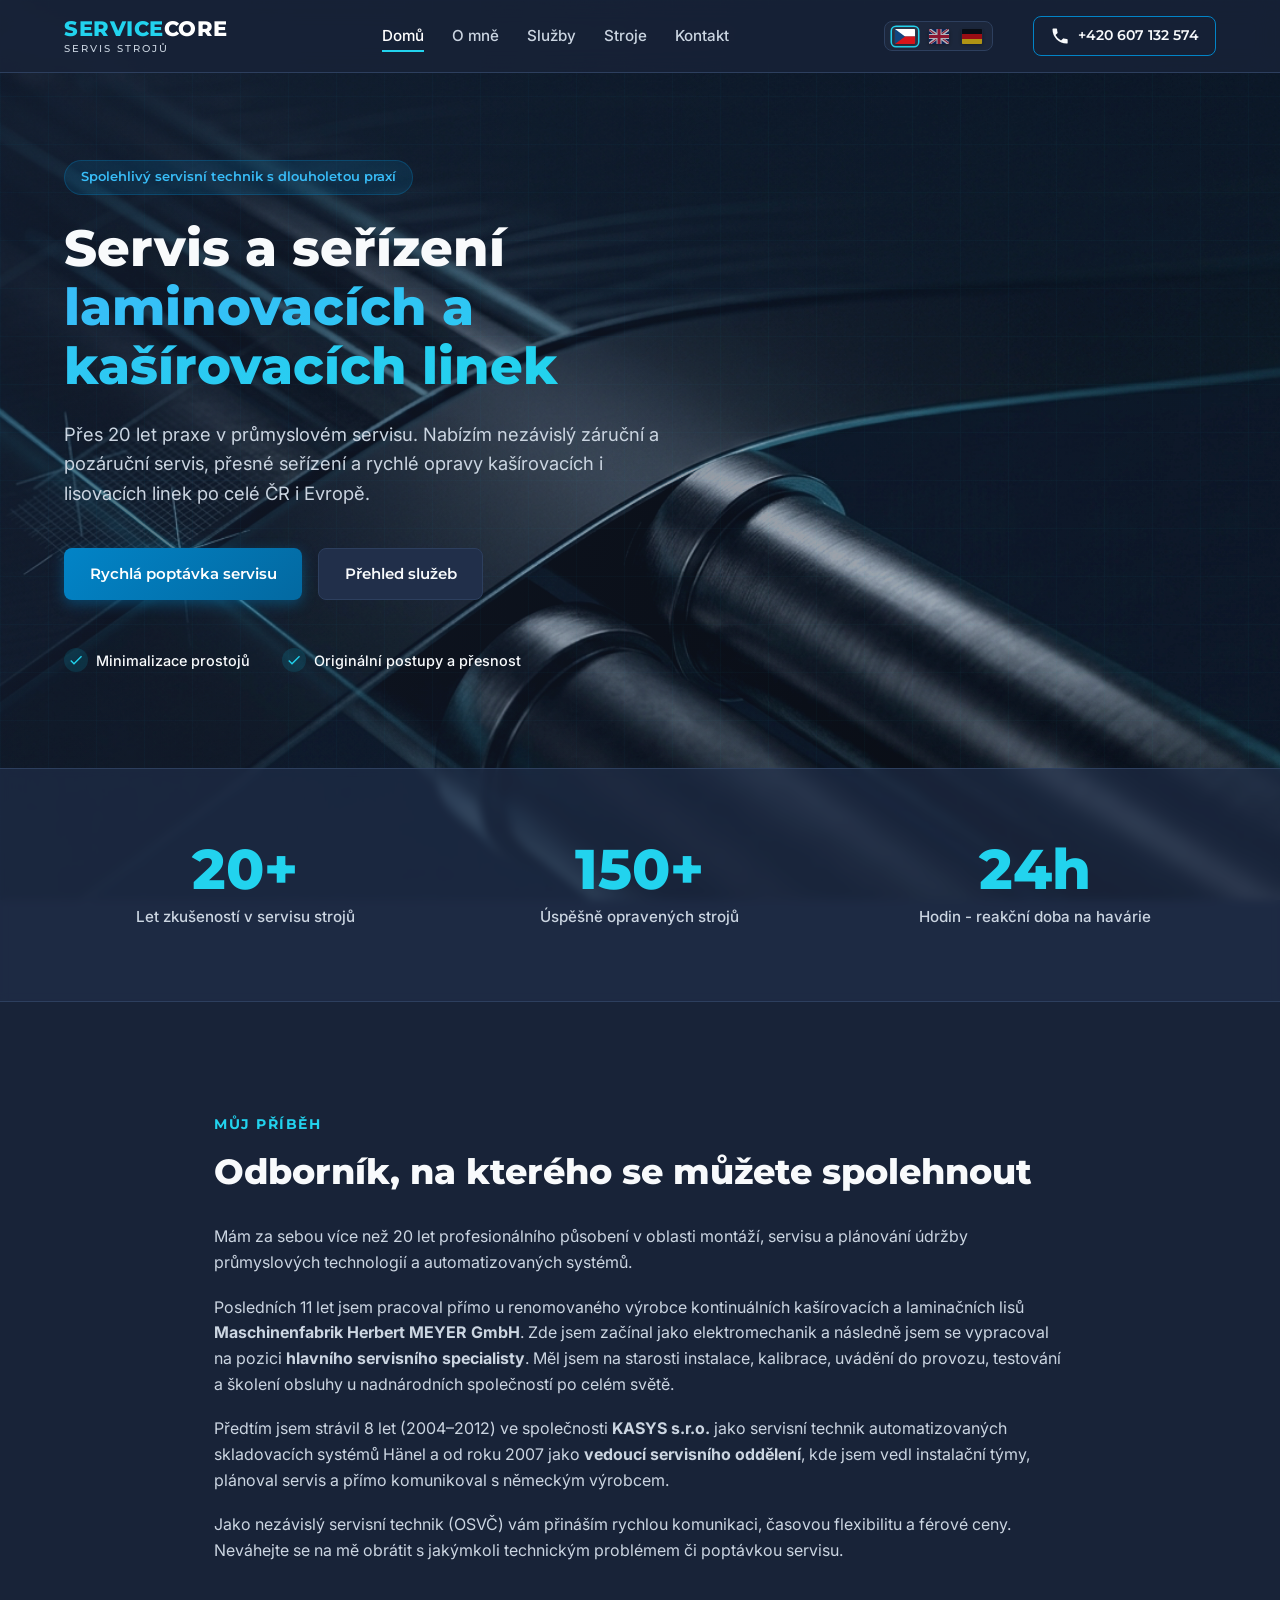
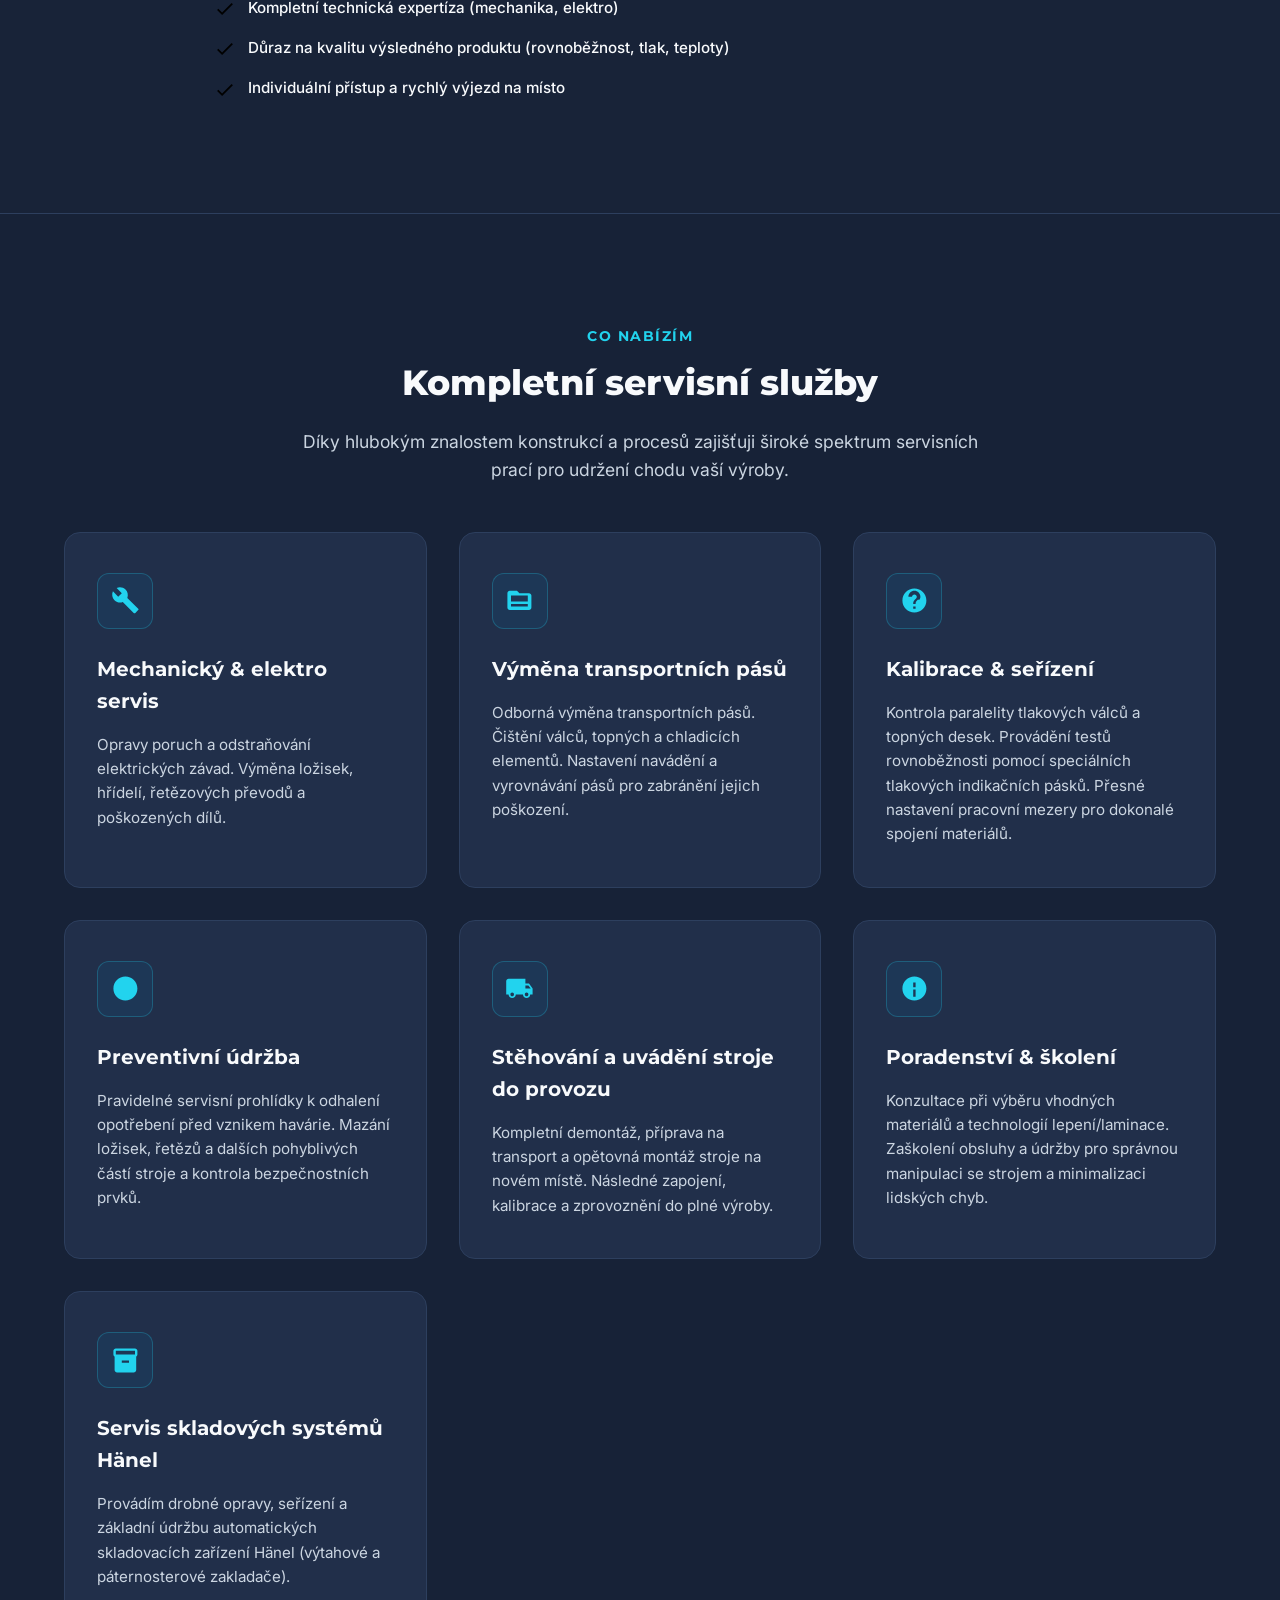
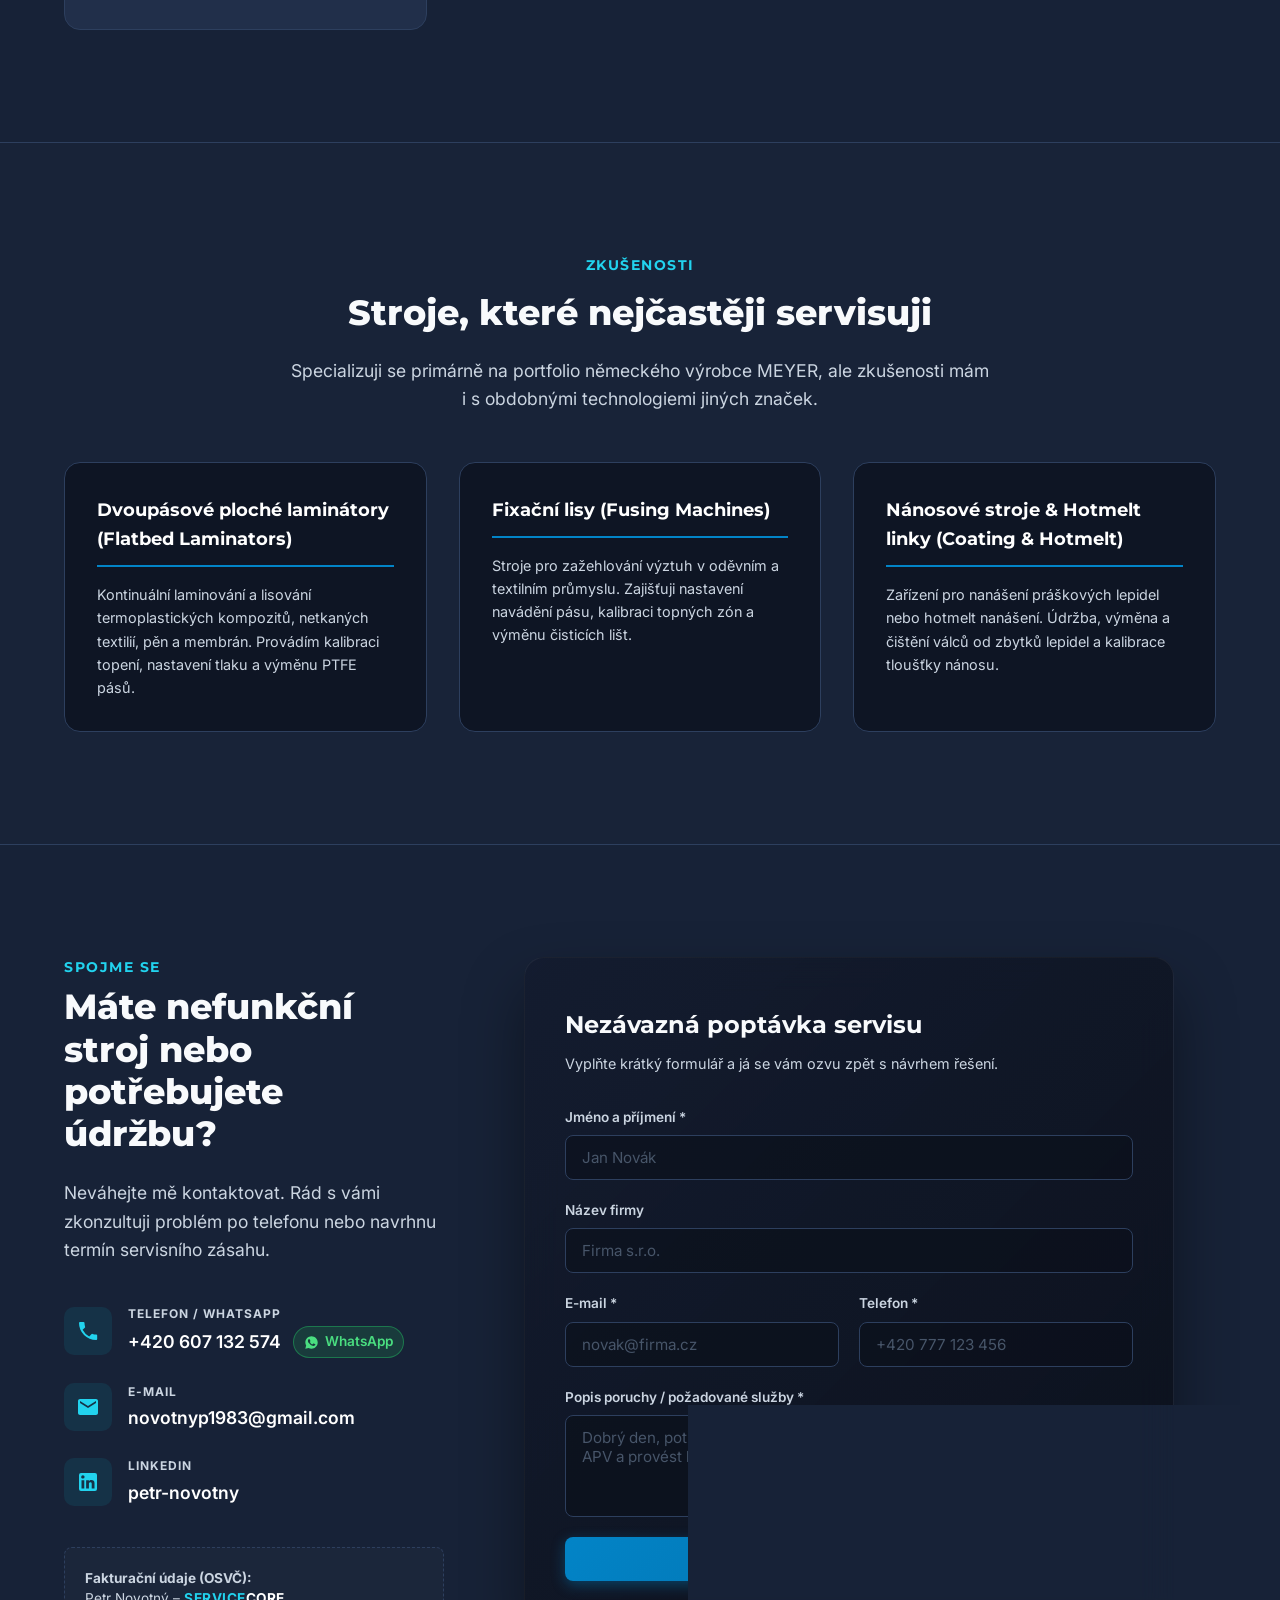
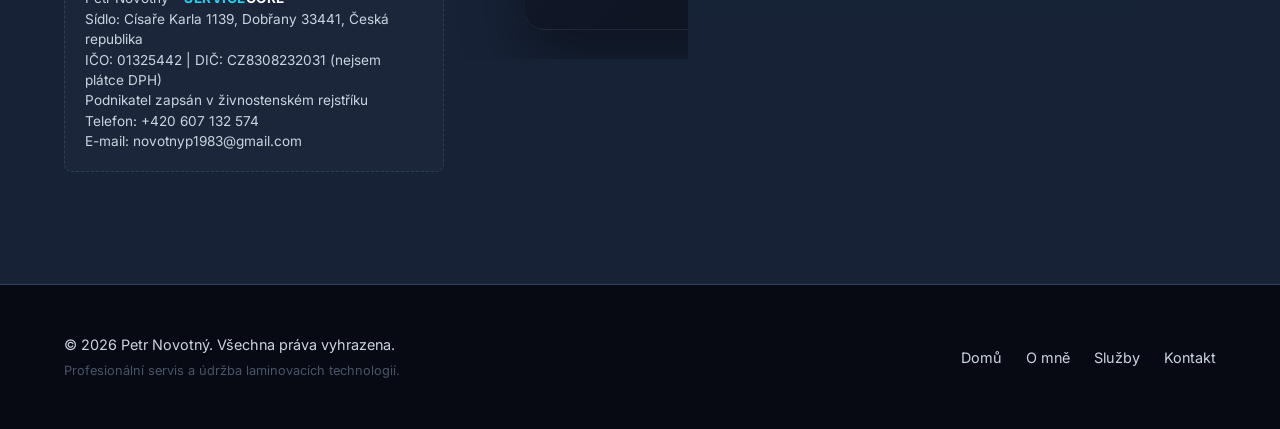
==== commit 1cfe010d: "Nastaveni domeny servicecore.cz (CNAME, SEO, sitemap, robots)" ====
--- a/index.html
+++ b/index.html
@@ -9,27 +9,27 @@
     <meta name="keywords" content="servis laminátorů MEYER, servis kašírovacích strojů MEYER, oprava laminátoru MEYER, MEYER APV, MEYER KRF, MEYER RPS, servis zakladačů Hänel, opravy skladovacích systémů Hänel, Hänel Lean-Lift, Hänel Rotomat, výměna PTFE pásů, kalibrace válců, Petr Novotný, Servicecore">
     <meta name="robots" content="index, follow">
     <meta name="author" content="Petr Novotný">
-    <link rel="canonical" href="https://petrnovotny.stelab.cz/">
+    <link rel="canonical" href="https://servicecore.cz/">
     
     <!-- Hreflang Tags for SEO -->
-    <link rel="alternate" hreflang="cs" href="https://petrnovotny.stelab.cz/">
-    <link rel="alternate" hreflang="en" href="https://petrnovotny.stelab.cz/index_en.html">
-    <link rel="alternate" hreflang="de" href="https://petrnovotny.stelab.cz/index_de.html">
-    <link rel="alternate" hreflang="x-default" href="https://petrnovotny.stelab.cz/">
+    <link rel="alternate" hreflang="cs" href="https://servicecore.cz/">
+    <link rel="alternate" hreflang="en" href="https://servicecore.cz/index_en.html">
+    <link rel="alternate" hreflang="de" href="https://servicecore.cz/index_de.html">
+    <link rel="alternate" hreflang="x-default" href="https://servicecore.cz/">
 
     <!-- Open Graph / Facebook / LinkedIn -->
     <meta property="og:type" content="website">
-    <meta property="og:url" content="https://petrnovotny.stelab.cz/">
+    <meta property="og:url" content="https://servicecore.cz/">
     <meta property="og:title" content="Servicecore | Servis laminátorů MEYER a zakladačů Hänel">
     <meta property="og:description" content="Nezávislý servis laminátorů MEYER a skladových zakladačů Hänel. 11 let praxe u výrobce MEYER, seřizování, kalibrace a opravy po celé ČR i Evropě.">
-    <meta property="og:image" content="https://petrnovotny.stelab.cz/images/hero-bg.jpg">
+    <meta property="og:image" content="https://servicecore.cz/images/hero-bg.jpg">
     
     <!-- Twitter -->
     <meta property="twitter:card" content="summary_large_image">
-    <meta property="twitter:url" content="https://petrnovotny.stelab.cz/">
+    <meta property="twitter:url" content="https://servicecore.cz/">
     <meta property="twitter:title" content="Servicecore | Servis laminátorů MEYER a zakladačů Hänel">
     <meta property="twitter:description" content="Servis laminovacích strojů MEYER a automatických zakladačů Hänel. 20+ let praxe v průmyslovém servisu. Rychlé opravy a minimalizace prostojů.">
-    <meta property="twitter:image" content="https://petrnovotny.stelab.cz/images/hero-bg.jpg">
+    <meta property="twitter:image" content="https://servicecore.cz/images/hero-bg.jpg">
 
     <!-- Fonts -->
     <link rel="preconnect" href="https://fonts.googleapis.com">
@@ -45,9 +45,9 @@
       "@context": "https://schema.org",
       "@type": "ProfessionalService",
       "name": "Servicecore – Servis laminátorů MEYER a zakladačů Hänel (Petr Novotný)",
-      "image": "https://petrnovotny.stelab.cz/images/hero-bg.jpg",
-      "@id": "https://petrnovotny.stelab.cz/#service",
-      "url": "https://petrnovotny.stelab.cz",
+      "image": "https://servicecore.cz/images/hero-bg.jpg",
+      "@id": "https://servicecore.cz/#service",
+      "url": "https://servicecore.cz",
       "telephone": "+420 607 132 574",
       "email": "novotnyp1983@gmail.com",
       "address": {
@@ -394,7 +394,7 @@
                         <form id="contactForm" action="https://api.web3forms.com/submit" method="POST">
                             <!-- Web3Forms Access Key -->
                             <input type="hidden" name="access_key" value="d9a4da5c-e0f5-42fb-bac7-27ce6bb5f1d4">
-                            <input type="hidden" name="subject" value="Nová poptávka servisu z webu petrnovotny.stelab.cz">
+                            <input type="hidden" name="subject" value="Nová poptávka servisu z webu servicecore.cz">
                             <input type="checkbox" name="botcheck" class="hidden-field" style="display: none;">
 
                             <div class="form-group">
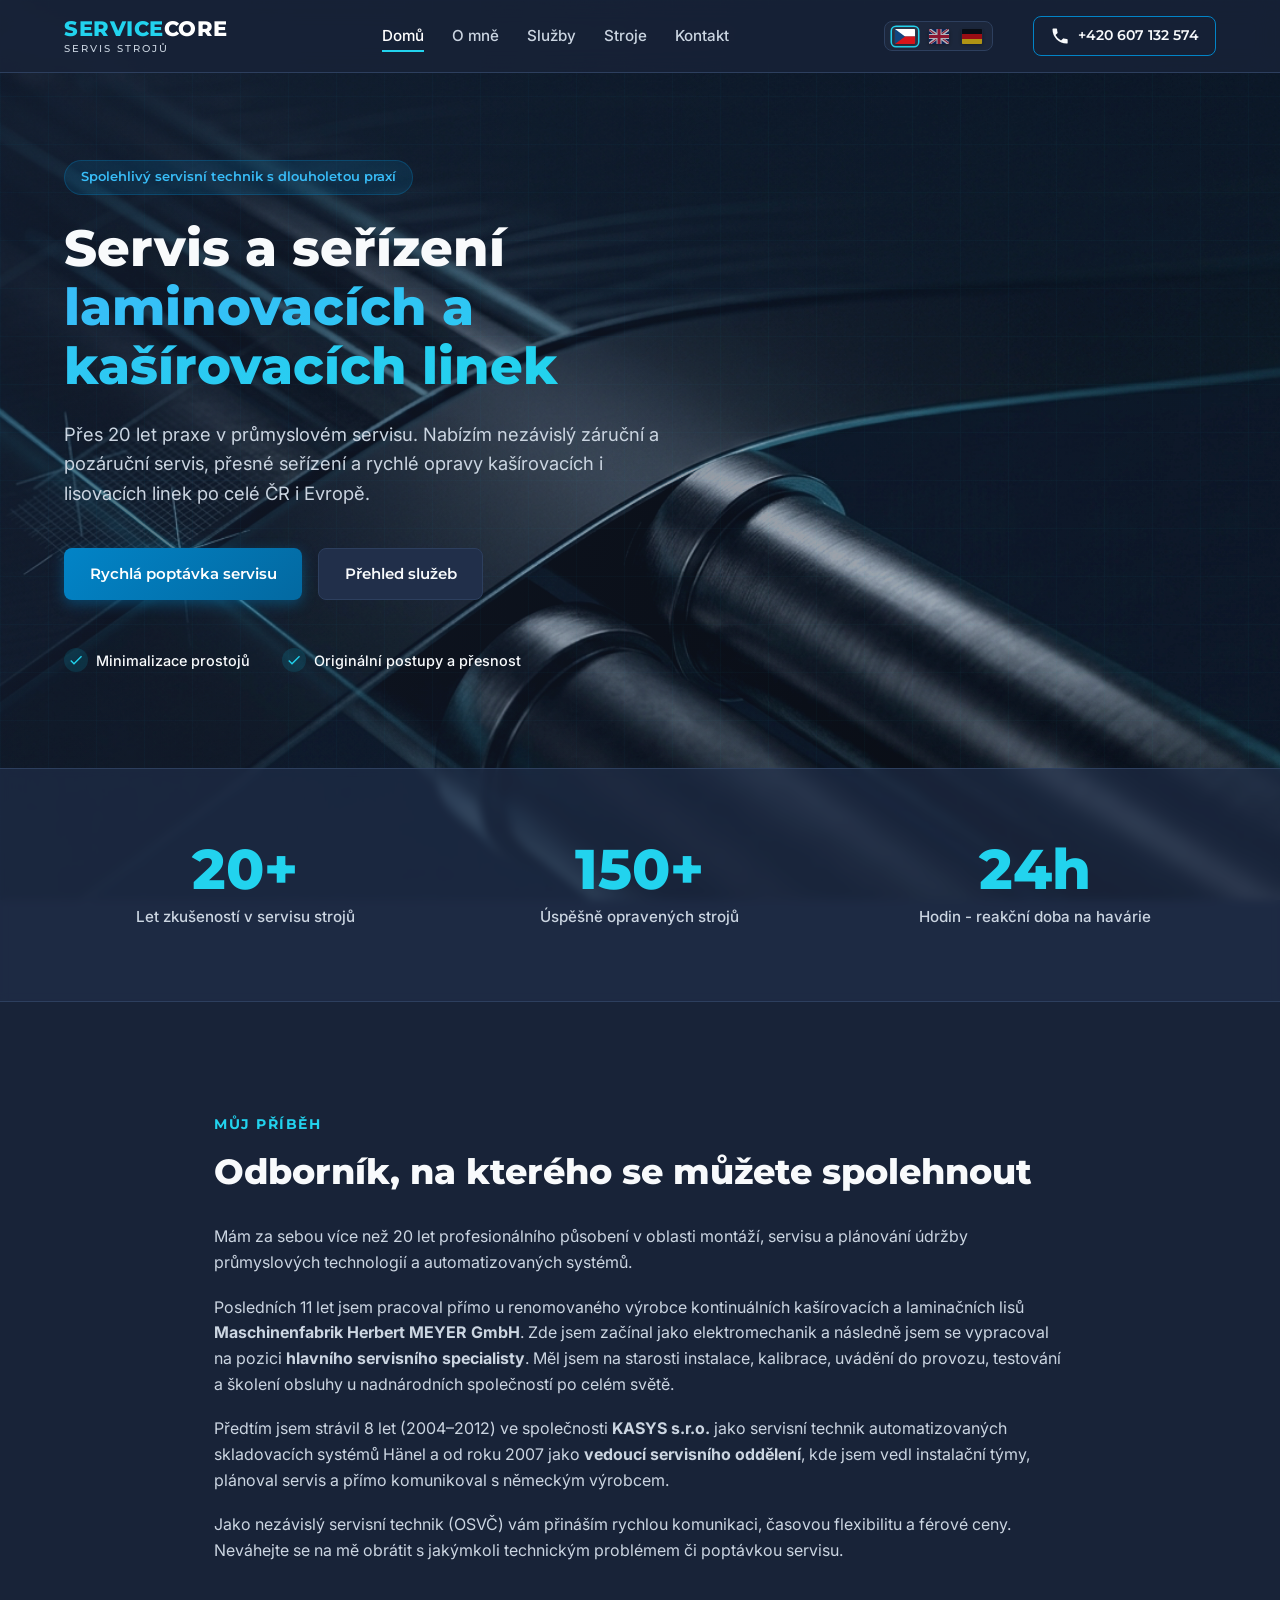
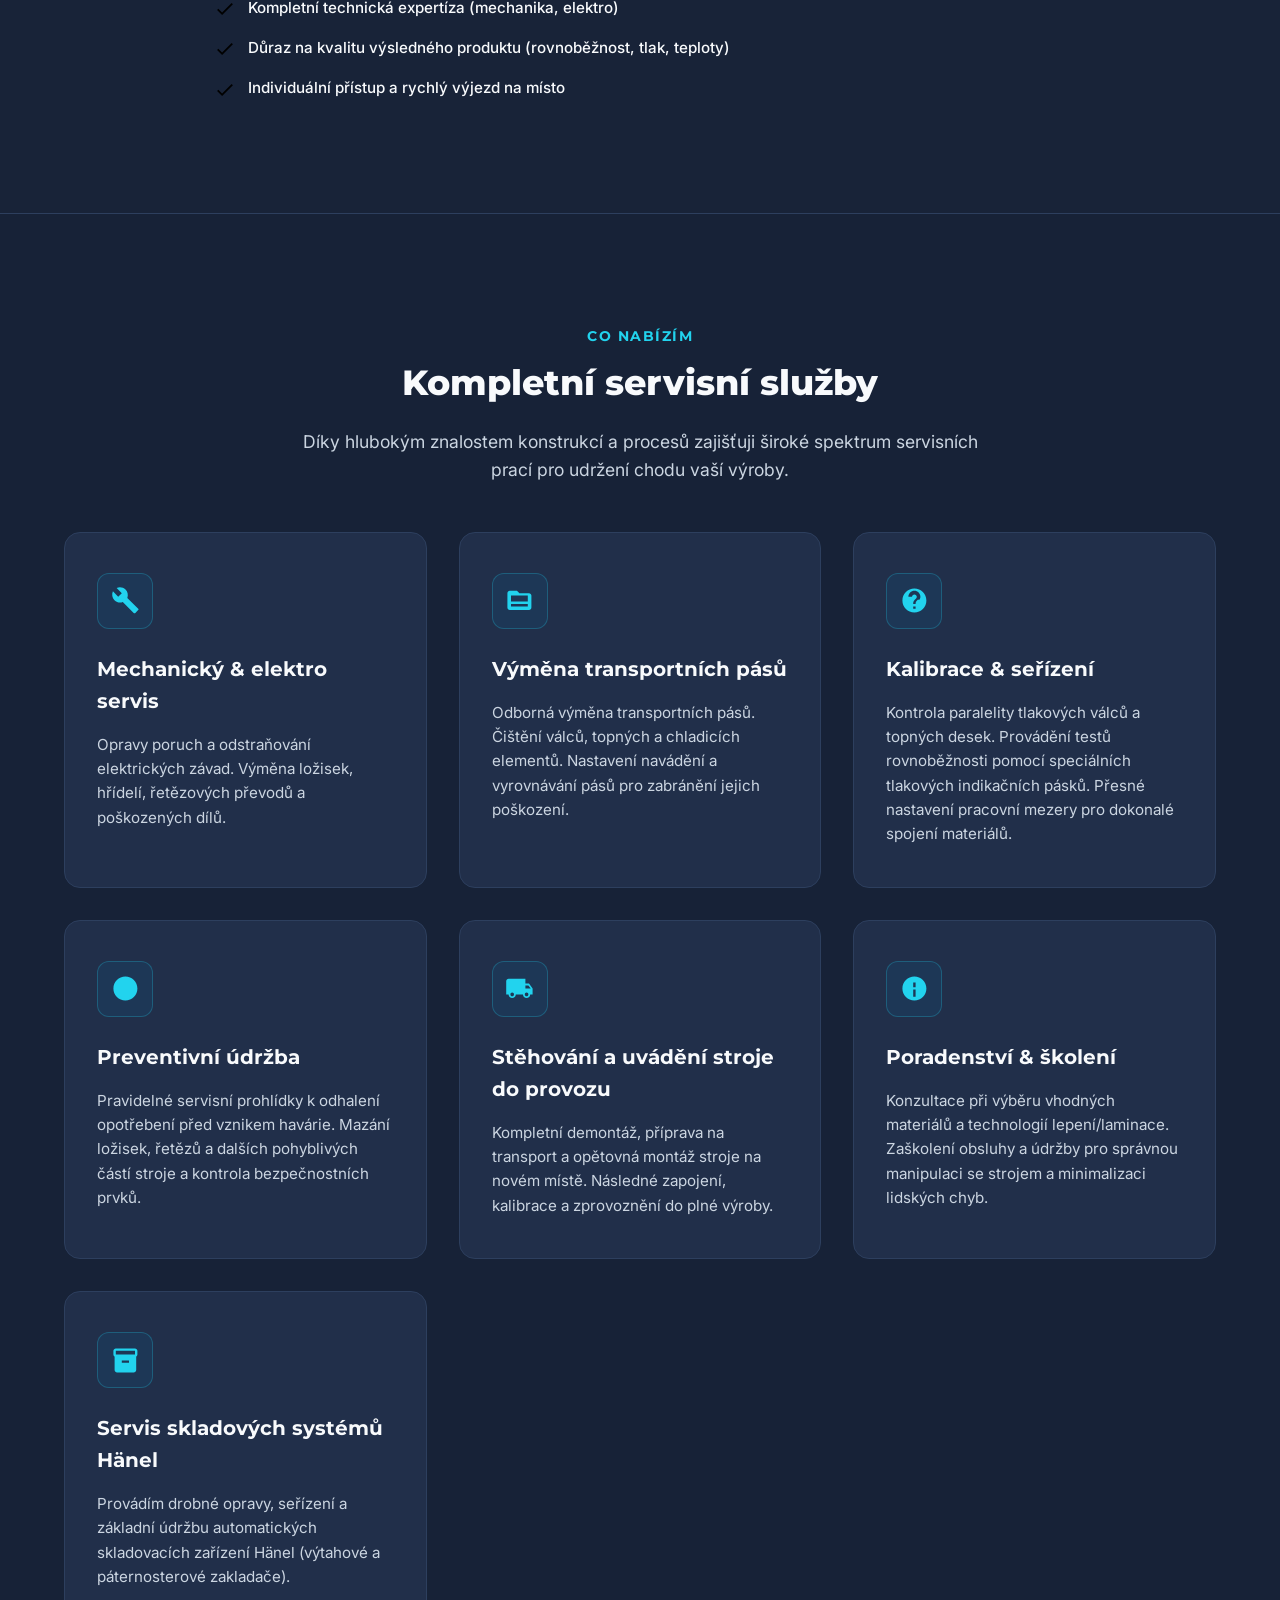
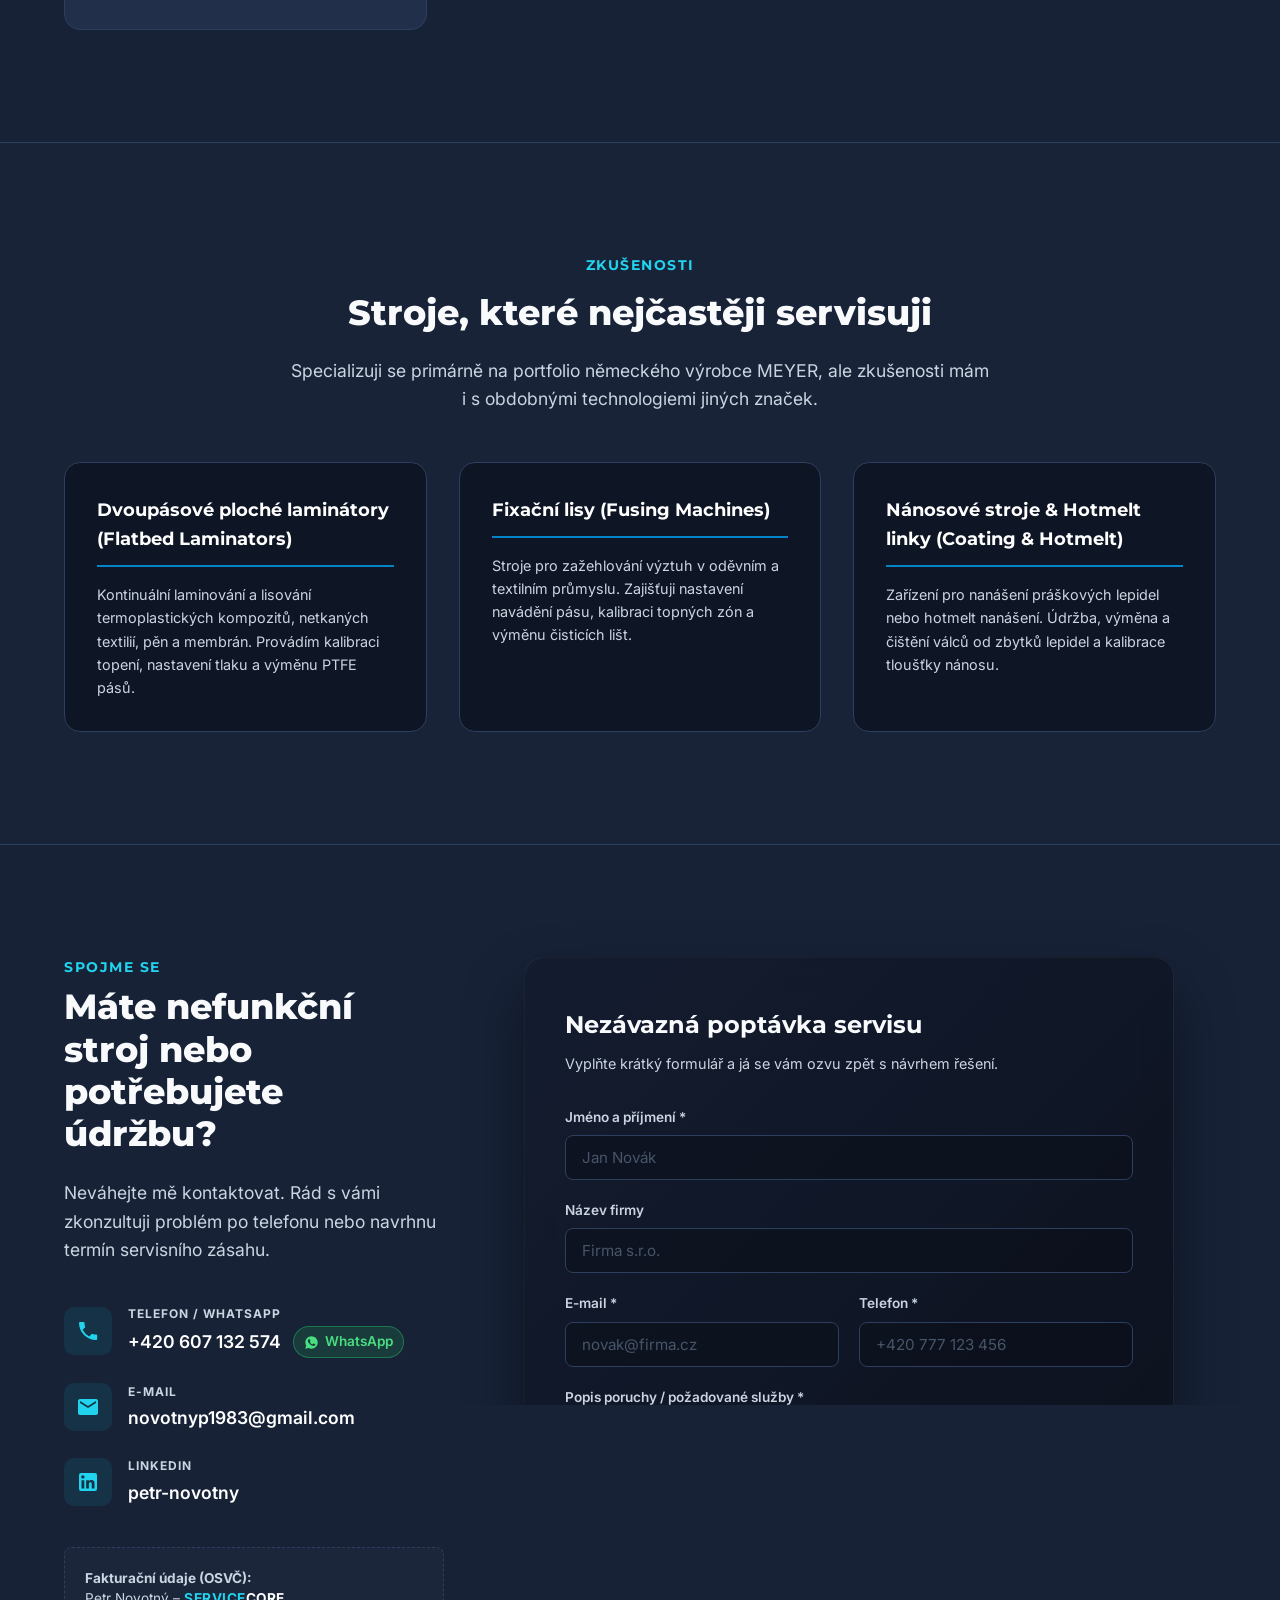
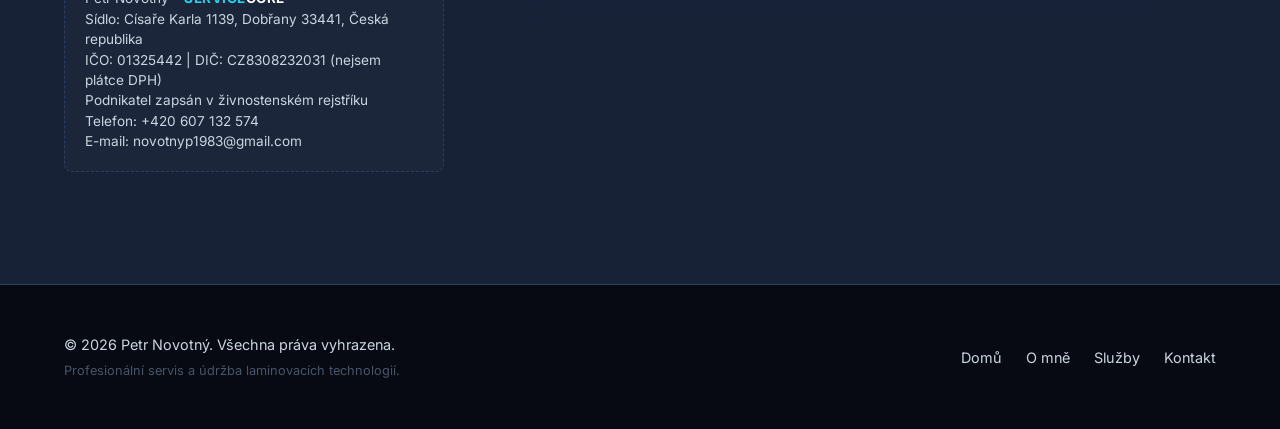
==== commit af282600: "Aktualizace Web3Forms Access Key pro novotnyp1983@gmail.com" ====
--- a/index.html
+++ b/index.html
@@ -393,7 +393,7 @@
                         <!-- Form submits to Web3Forms -->
                         <form id="contactForm" action="https://api.web3forms.com/submit" method="POST">
                             <!-- Web3Forms Access Key -->
-                            <input type="hidden" name="access_key" value="d9a4da5c-e0f5-42fb-bac7-27ce6bb5f1d4">
+                            <input type="hidden" name="access_key" value="106daf9a-60d1-457c-92e6-90f952bcc621">
                             <input type="hidden" name="subject" value="Nová poptávka servisu z webu servicecore.cz">
                             <input type="checkbox" name="botcheck" class="hidden-field" style="display: none;">
 
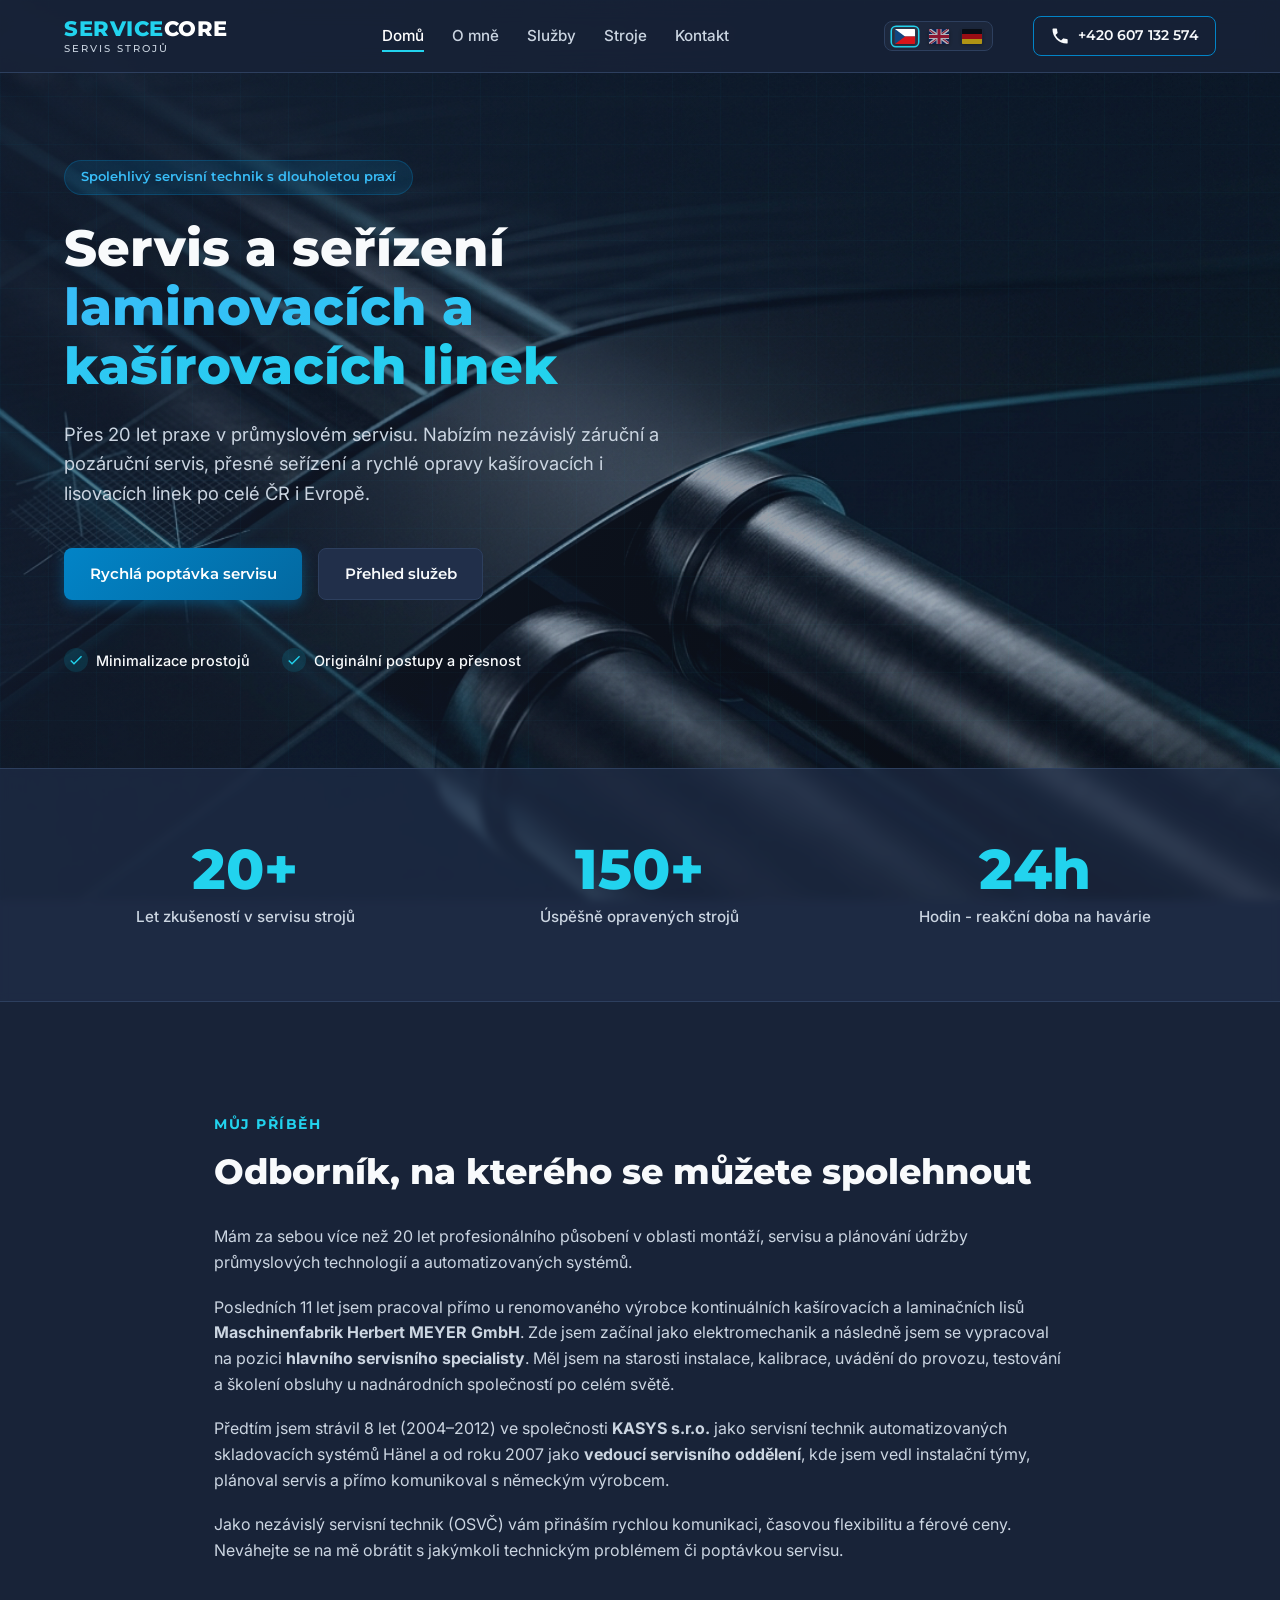
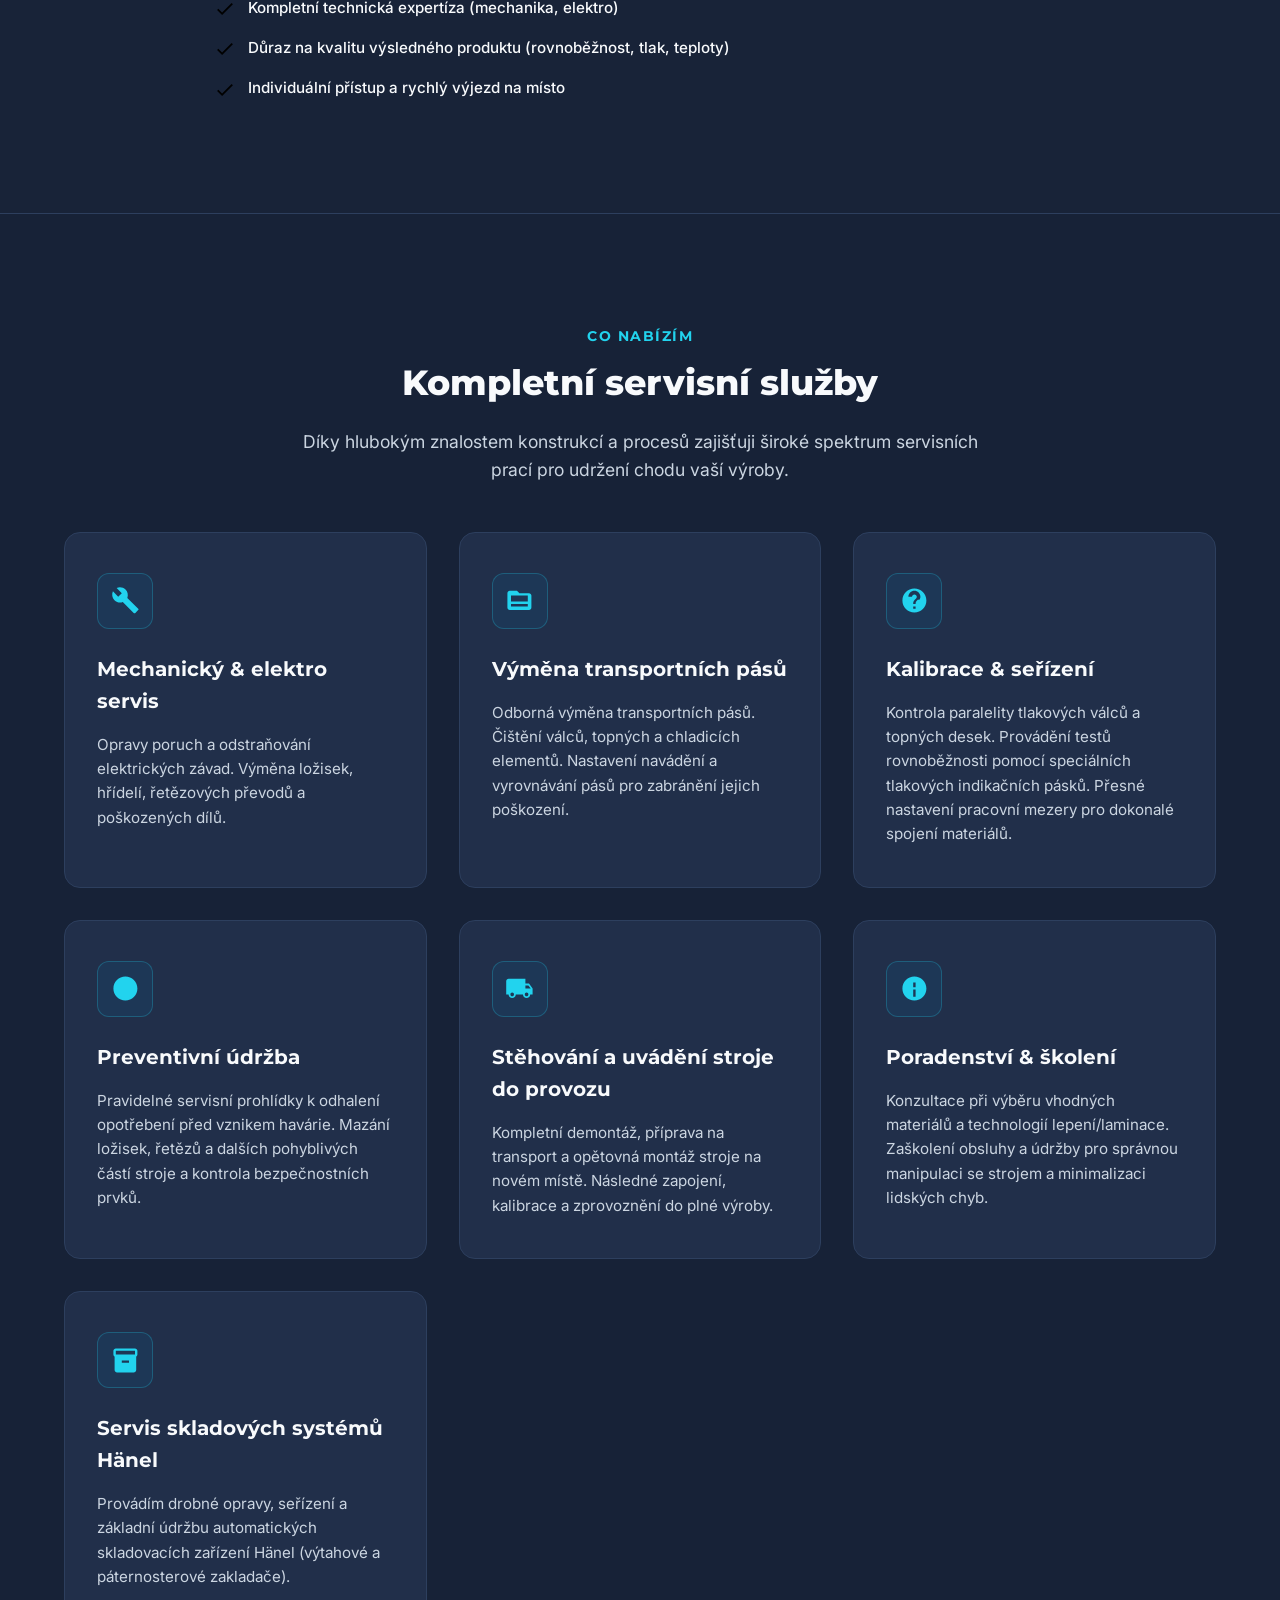
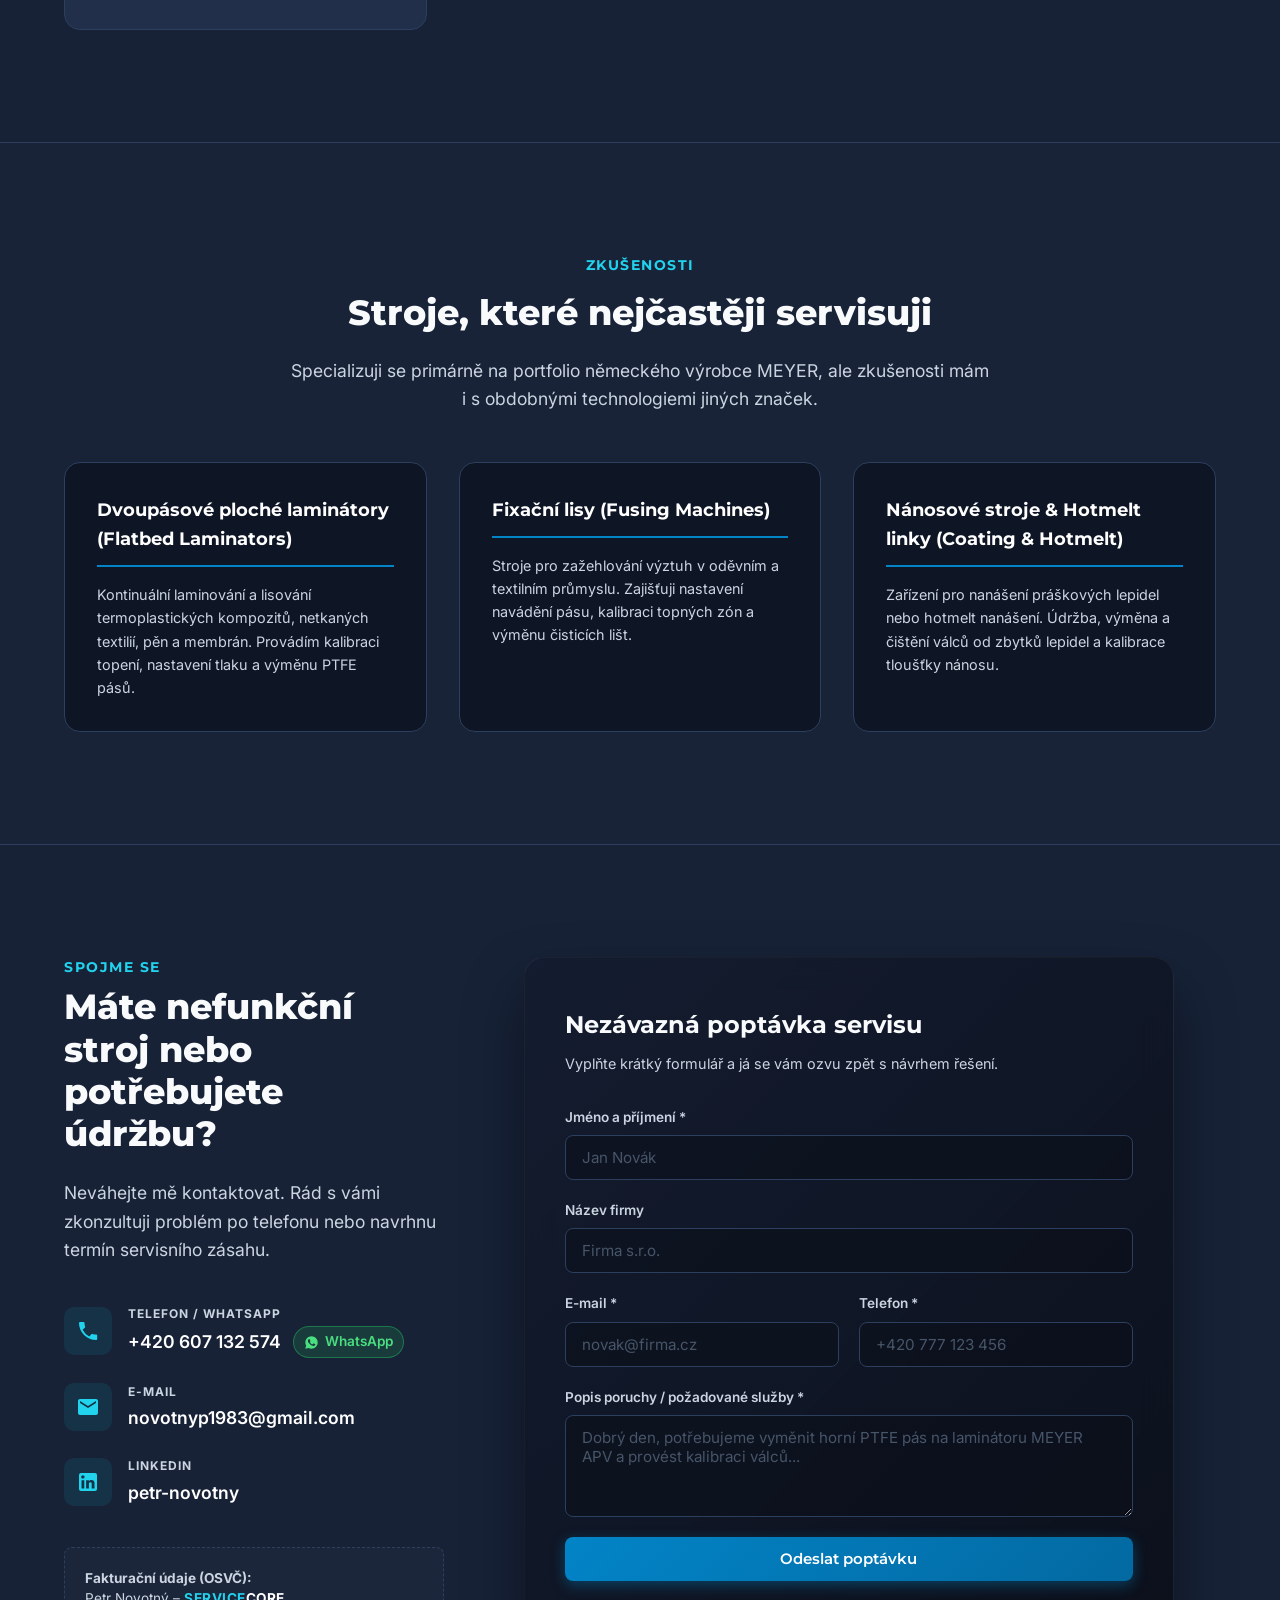
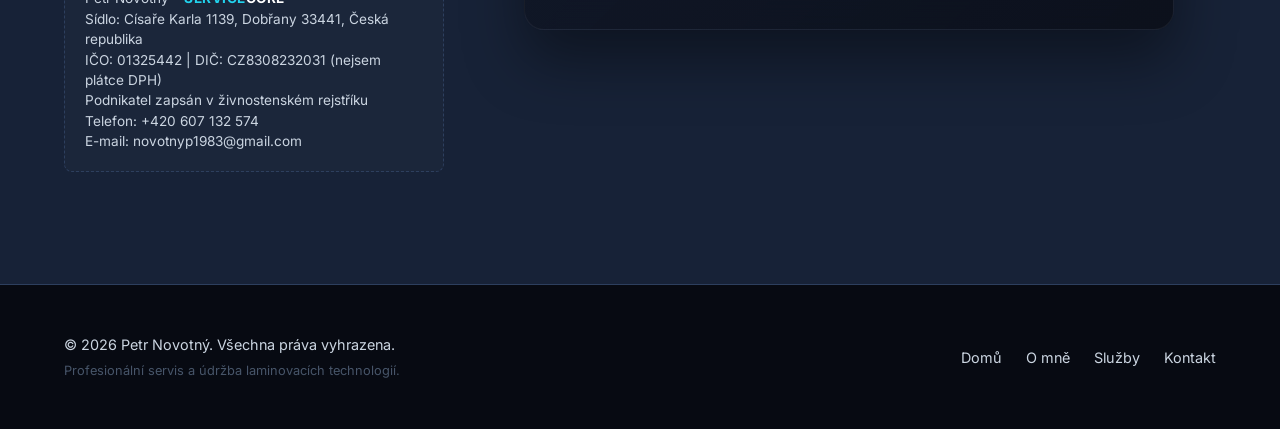
==== commit d4b13507: "Aktualizace Microsoft Clarity ID na zgkjfvxv9l" ====
--- a/index.html
+++ b/index.html
@@ -92,7 +92,7 @@
             c[a]=c[a]||function(){(c[a].q=c[a].q||[]).push(arguments)};
             t=l.createElement(r);t.async=1;t.src="https://www.clarity.ms/tag/"+i;
             y=l.getElementsByTagName(r)[0];y.parentNode.insertBefore(t,y);
-        })(window, document, "clarity", "script", "xpdzv85aie");
+        })(window, document, "clarity", "script", "zgkjfvxv9l");
     </script>
 </head>
 <body>
